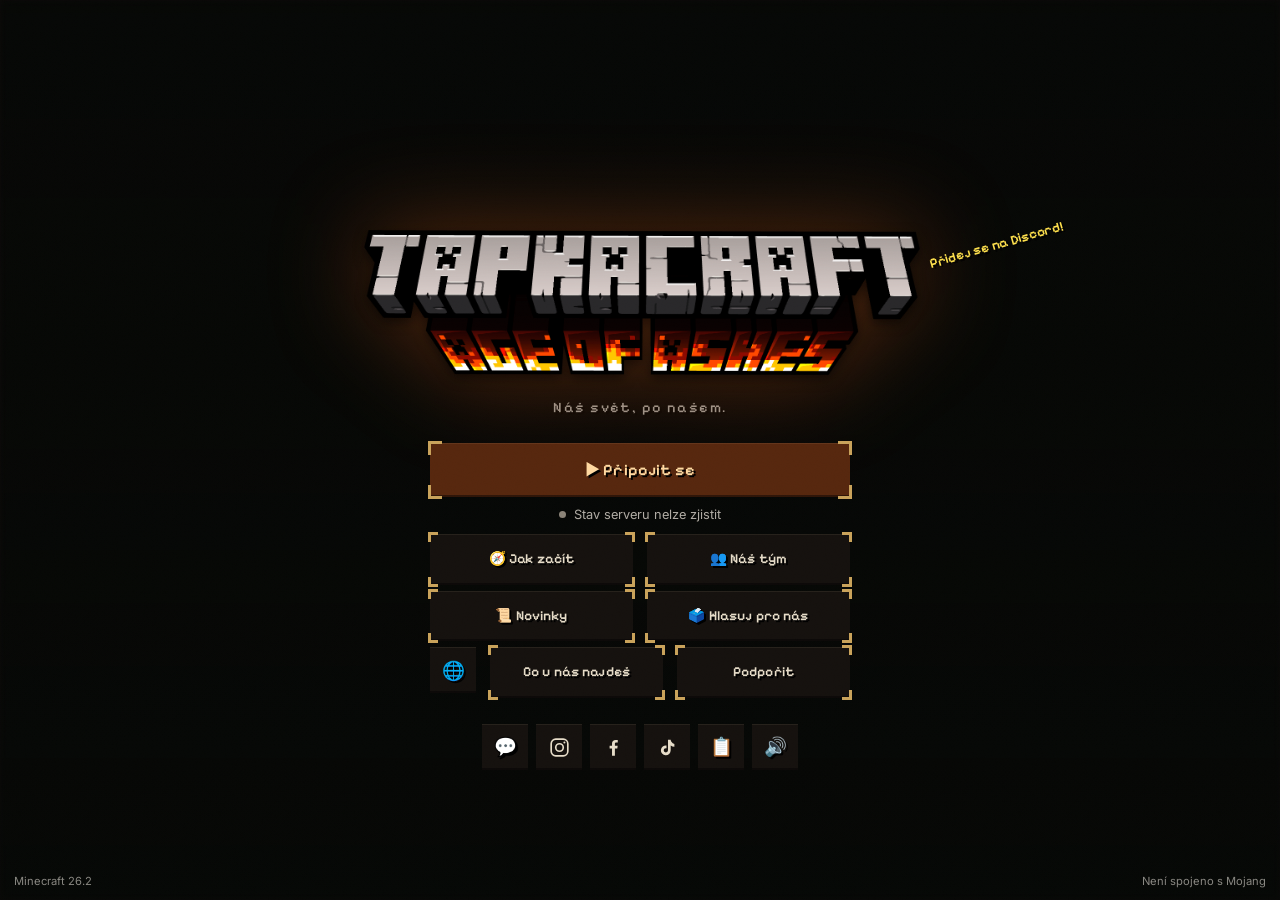
==== index.html @ 5d4409f8 "Buttons: dark panel with brass corner fittings The owner picked this over the vanilla widget and thr" ====
<!DOCTYPE html>
<html lang="cs">
<head>
<meta charset="UTF-8">
<meta name="viewport" content="width=device-width, initial-scale=1.0">
<title>TapkaCraft · Náš svět, po našem.</title>

<link rel="icon" href="favicon.ico" sizes="any">
<link rel="apple-touch-icon" href="assets/img/apple-touch-icon.png">
<meta name="theme-color" content="#0c0e14">

<link rel="preconnect" href="https://fonts.googleapis.com">
<link rel="preconnect" href="https://fonts.gstatic.com" crossorigin>
<link href="https://fonts.googleapis.com/css2?family=Press+Start+2P&family=Pixelify+Sans:wght@600&family=Inter:wght@400;500;600;700;800&display=swap" rel="stylesheet">

<meta name="description" content="TapkaCraft, český Minecraft server s vlastním pluginem. Rarity na vybavení, vlastní pets, joby, aukce i vlastní pozemky. Připoj se na mc.tapkacraft.cz.">
<meta property="og:type" content="website">
<meta property="og:title" content="TapkaCraft · Náš svět, po našem.">
<meta property="og:description" content="Český Minecraft server s vlastním pluginem. Rarity na vybavení, vlastní pets, joby, aukce i vlastní pozemky. Připoj se na mc.tapkacraft.cz.">
<meta property="og:url" content="https://tapkacraft.cz">
<meta property="og:image" content="https://tapkacraft.cz/assets/img/og-image-v2.jpg">
<meta property="og:image:width" content="1200">
<meta property="og:image:height" content="630">
<meta name="twitter:card" content="summary_large_image">
<meta name="twitter:image" content="https://tapkacraft.cz/assets/img/og-image-v2.jpg">

<!-- ?v= is bumped on every deploy so browsers can't serve a stale cached copy -->
<link rel="stylesheet" href="css/style.css?v=20260903e">
</head>
<body data-i18n-title="meta.title.home">

<audio id="bgm" loop preload="none" src="assets/audio/ambient.mp3"></audio>

<div class="grain" aria-hidden="true"></div>

<main class="mc-app" id="mcApp">
  <!-- The game cycles a panorama behind its menu, so these four crossfade and
       drift the same way. Decorative, hence empty elements and aria-hidden. -->
  <div class="mc-bg" id="mcBg" aria-hidden="true"><i></i><i></i><i></i><i></i></div>
  <div class="mc-scrim" aria-hidden="true"></div>

  <!-- ===================== TITLE SCREEN ===================== -->
  <section class="mc-screen is-active" data-screen="title">
    <div class="hero-content">
      <div class="hero-brand">
        <!-- The wordmark is artwork now, so the h1 keeps the name for search
             engines and screen readers while the image carries the look. -->
        <h1 class="hero-title"><img class="hero-logo" src="assets/img/logo-tapkacraft.png" alt="TapkaCraft" width="1340" height="346"></h1>
        <p class="hero-subtitle" data-i18n="hero.subtitle">Náš svět, po našem.</p>
        <!-- text is swapped for a random one by script.js; the inline copy is
             the no-JS fallback. Not a link any more: voting has its own menu
             button, and a random joke line that opened a vote page was a trap. -->
        <span class="hero-splash">Hlasuj pro nás!</span>
      </div>

      <div class="btnstack">
        <button type="button" class="mbtn primary bevel3d" data-goto="multiplayer" data-i18n="menu.connect">▶ Připojit se</button>
        <p class="status-line" id="liveStatus"><span class="dot"></span><span data-i18n="status.loading">Zjišťuji stav serveru…</span></p>
        <!-- Only Pripojit se runs full width, the way the game's own menu keeps
             one primary action and pairs the rest. Five stacked buttons had
             squeezed the wordmark down to a 30px gap. -->
        <div class="btnrow">
          <button type="button" class="mbtn bevel3d" data-goto="start" data-i18n="menu.start">🧭 Jak začít</button>
          <button type="button" class="mbtn bevel3d" data-goto="team" data-i18n="menu.team">👥 Náš tým</button>
        </div>
        <div class="btnrow">
          <button type="button" class="mbtn bevel3d" data-goto="novinky" data-i18n="menu.novinky">📜 Novinky</button>
          <button type="button" class="mbtn bevel3d" data-goto="vote" data-i18n="menu.vote">🗳️ Hlasuj pro nás</button>
        </div>
        <div class="btnrow">
          <button type="button" class="sbtn bevel3d" data-goto="language" aria-label="Jazyk / Language">🌐</button>
          <button type="button" class="mbtn bevel3d" data-goto="features" data-i18n="menu.features">Co u nás najdeš</button>
          <button type="button" class="mbtn bevel3d" data-goto="support" data-i18n="menu.support">Podpořit</button>
        </div>
      </div>
      <!-- Brand marks are inline SVG: there is no emoji for these networks,
           and an image file each would be four more requests for 20px icons.
           Share-tracking parameters are stripped from the URLs, or every
           visitor's click would carry the owner's own share token. -->
      <div class="smallbtns">
        <a class="sbtn bevel3d" href="https://discord.gg/dN3UAeU3GV" target="_blank" rel="noopener" aria-label="Discord">💬</a>
        <a class="sbtn bevel3d" href="https://www.instagram.com/tapkacraft.cz" target="_blank" rel="noopener" aria-label="Instagram">
          <svg viewBox="0 0 24 24" fill="none" stroke="currentColor" stroke-width="1.9" aria-hidden="true">
            <rect x="2.5" y="2.5" width="19" height="19" rx="5.2"/>
            <circle cx="12" cy="12" r="4.3"/>
            <circle cx="17.6" cy="6.4" r="1.15" fill="currentColor" stroke="none"/>
          </svg>
        </a>
        <a class="sbtn bevel3d" href="https://www.facebook.com/share/192UKsewkM/" target="_blank" rel="noopener" aria-label="Facebook">
          <svg viewBox="0 0 24 24" fill="currentColor" aria-hidden="true">
            <path d="M13.6 21.3v-8.2h2.75l.41-3.19H13.6V7.87c0-.92.26-1.55 1.58-1.55h1.69V3.47a22.6 22.6 0 0 0-2.46-.13c-2.43 0-4.1 1.49-4.1 4.22v2.35H7.55v3.19h2.76v8.2h3.29z"/>
          </svg>
        </a>
        <a class="sbtn bevel3d" href="https://www.tiktok.com/@tapkacraft.cz" target="_blank" rel="noopener" aria-label="TikTok">
          <svg viewBox="0 0 24 24" fill="currentColor" aria-hidden="true">
            <path d="M16.7 5.82a4.36 4.36 0 0 1-1.06-2.82h-3.06v12.2a2.47 2.47 0 1 1-2.47-2.47c.26 0 .5.04.74.11V9.72a5.6 5.6 0 1 0 4.79 5.53V9.83a7.32 7.32 0 0 0 4.23 1.35V8.13a4.34 4.34 0 0 1-3.17-2.31z"/>
          </svg>
        </a>
        <button type="button" class="sbtn bevel3d" data-goto="rules" aria-label="Pravidla">📋</button>
        <button type="button" class="sbtn bevel3d" id="muteBtn" aria-label="Ztlumit hudbu" aria-pressed="false">🔊</button>
      </div>
    </div>
    <span class="corner-left">Minecraft 26.2</span>
    <span class="corner-right" data-i18n="footer.note">Není spojeno s Mojang</span>
  </section>

  <!-- ===================== MULTIPLAYER (Připojit se) ===================== -->
  <section class="mc-screen" data-screen="multiplayer">
    <div class="mp-panel">
      <button type="button" class="back" data-back data-i18n="menu.back">← Zpět</button>
      <h2 class="mp-title" data-i18n="mp.title">Vyber si edici</h2>
      <p class="mp-lead" data-i18n="mp.lead">Java i Bedrock hráči se připojí na stejný server.</p>

      <div class="srow is-selected" data-select="mp" data-key="java">
        <div class="icn"><img src="assets/img/apple-touch-icon.png" alt="" width="42" height="42"></div>
        <div><div class="name" data-i18n="mp.java.name">TapkaCraft Java Edition</div><div class="sub" data-i18n="mp.java.sub">mc.tapkacraft.cz</div></div>
        <div class="srow-right">
          <span class="players" data-players>· · ·</span>
          <div class="ping"><i style="height:5px"></i><i style="height:9px"></i><i style="height:13px"></i><i style="height:16px"></i></div>
        </div>
      </div>
      <div class="detail is-open" data-detail="mp" data-key="java">
        <span class="kicker" data-i18n="mp.java.kicker">JAVA EDITION</span>
        <button type="button" class="addr" data-ip="mc.tapkacraft.cz">mc.tapkacraft.cz</button>
        <ol>
          <li data-i18n="mp.java.li1">Otevři Minecraft a klikni na Multiplayer</li>
          <li data-i18n="mp.java.li2">Add Server → zadej libovolný název</li>
          <li data-i18n="mp.java.li3">Jako adresu napiš mc.tapkacraft.cz</li>
        </ol>
      </div>

      <div class="srow" data-select="mp" data-key="bedrock">
        <div class="icn"><img src="assets/img/apple-touch-icon.png" alt="" width="42" height="42"></div>
        <div><div class="name" data-i18n="mp.bedrock.name">TapkaCraft Bedrock Edition</div><div class="sub" data-i18n="mp.bedrock.sub">mobil · konzole · Windows</div></div>
        <div class="srow-right">
          <span class="players" data-players>· · ·</span>
          <div class="ping"><i style="height:5px"></i><i style="height:9px"></i><i style="height:13px"></i><i style="height:16px"></i></div>
        </div>
      </div>
      <div class="detail" data-detail="mp" data-key="bedrock">
        <span class="kicker" data-i18n="mp.bedrock.kicker">BEDROCK EDITION</span>
        <button type="button" class="addr" data-ip="mc.tapkacraft.cz:56642">mc.tapkacraft.cz : 56642</button>
        <ol>
          <li data-i18n="mp.bedrock.li1">Záložka Servery → Přidat server</li>
          <li data-i18n="mp.bedrock.li2">Adresa: mc.tapkacraft.cz</li>
          <li data-i18n="mp.bedrock.li3">Port: 56642</li>
        </ol>
      </div>
    </div>
  </section>

  <!-- ===================== SINGLEPLAYER (Náš tým) ===================== -->
  <section class="mc-screen" data-screen="team">
    <div class="mp-panel">
      <button type="button" class="back" data-back data-i18n="menu.back">← Zpět</button>
      <h2 class="mp-title" data-i18n="team.title">Admin tým</h2>
      <p class="mp-lead" data-i18n="team.lead">Lidé, kteří drží TapkaCraft nad vodou.</p>

      <div class="wrow is-selected" data-select="team" data-key="owner">
        <img src="assets/img/avatar-tapkacs.png" alt="">
        <div><div class="name">TapkaCS</div><div class="sub" data-i18n="team.owner.role">Majitel</div></div>
      </div>
      <div class="detail is-open" data-detail="team" data-key="owner">
        <p data-i18n="team.owner.desc">Zakladatel a hlavní správce serveru.</p>
      </div>

      <div class="wrow" data-select="team" data-key="headadmin">
        <img src="assets/img/avatar-kajka000.png" alt="">
        <div><div class="name">kajka000</div><div class="sub" data-i18n="team.headadmin.role">Hlavní admin</div></div>
      </div>
      <div class="detail" data-detail="team" data-key="headadmin">
        <p data-i18n="team.headadmin.desc">Stará se o chod a pořádek na serveru.</p>
      </div>

      <div class="wrow" data-select="team" data-key="admin">
        <img src="assets/img/avatar-tom_in_prime.png" alt="">
        <div><div class="name">Tom_in_prime__</div><div class="sub"><span data-i18n="team.admin.role">Admin</span> <span class="trial" data-i18n="team.trial">na zkoušku</span></div></div>
      </div>
      <div class="detail" data-detail="team" data-key="admin">
        <p data-i18n="team.admin.desc">Pomáhá s chodem serveru, řeší hlášení a dohlíží na moderátory.</p>
      </div>

      <div class="wrow" data-select="team" data-key="designer">
        <img src="assets/img/avatar-empty.png" alt="">
        <div><div class="name">AchiCZ</div><div class="sub" data-i18n="team.designer.role">RPG &amp; Game Designer</div></div>
      </div>
      <div class="detail" data-detail="team" data-key="designer">
        <p data-i18n="team.designer.desc">Dává TapkaCraftu jeho RPG duši. Vytváří itemy, Relic, sety, runy, moby, bossy a jejich schopnosti. Z obyčejného survivalu staví svět plný tajemství a unikátního lootu.</p>
        <p class="aside" data-i18n="team.designer.aside">(Bugy hledat nemusí. Bug si najde jeho.)</p>
      </div>

      <div class="wrow is-empty" data-select="team" data-key="dev">
        <img src="assets/img/avatar-empty.png" alt="">
        <div><div class="name" data-i18n="team.empty.name">Volná pozice</div><div class="sub" data-i18n="team.dev.role">Developer</div></div>
      </div>
      <div class="detail" data-detail="team" data-key="dev">
        <p data-i18n="team.dev.desc">Programuje a ladí náš vlastní plugin. Hodí se ti Java a chuť se učit.</p>
      </div>

      <div class="wrow is-empty" data-select="team" data-key="helper">
        <img src="assets/img/avatar-empty.png" alt="">
        <div><div class="name" data-i18n="team.empty.name">Volná pozice</div><div class="sub" data-i18n="team.helper.role">Helper</div></div>
      </div>
      <div class="detail" data-detail="team" data-key="helper">
        <p data-i18n="team.helper.desc">Vítá nové hráče a odpovídá na dotazy ve hře i na Discordu.</p>
      </div>

      <div class="wrow is-empty" data-select="team" data-key="mod1">
        <img src="assets/img/avatar-empty.png" alt="">
        <div><div class="name" data-i18n="team.empty.name">Volná pozice</div><div class="sub" data-i18n="team.mod.role">Moderátor</div></div>
      </div>
      <div class="detail" data-detail="team" data-key="mod1">
        <p data-i18n="team.mod.desc">Hlídá chat, řeší hlášení a spory mezi hráči.</p>
      </div>

      <div class="wrow is-empty" data-select="team" data-key="mod2">
        <img src="assets/img/avatar-empty.png" alt="">
        <div><div class="name" data-i18n="team.empty.name">Volná pozice</div><div class="sub" data-i18n="team.mod.role">Moderátor</div></div>
      </div>
      <div class="detail" data-detail="team" data-key="mod2">
        <p data-i18n="team.mod.desc">Hlídá chat, řeší hlášení a spory mezi hráči.</p>
      </div>

      <div class="panel-cta">
        <a href="https://forms.gle/BXt4UdtvaejTZ94a6" target="_blank" rel="noopener" class="mbtn bevel3d">📝 <span data-i18n="team.join.cta">Přihlásit se do týmu</span></a>
      </div>
      <p class="panel-note" data-i18n="team.join.note">Máš zájem o některou z volných pozic? Vyplň formulář výš a napiš nám, o kterou stojíš a proč zrovna ty. <b>Podmínkou je minimální věk 16 let.</b></p>
    </div>
  </section>

  <!-- ===================== OPTIONS (Podpořit) ===================== -->
  <section class="mc-screen" data-screen="support">
    <div class="mp-panel">
      <button type="button" class="back" data-back data-i18n="menu.back">← Zpět</button>
      <h2 class="mp-title" data-i18n="support.title">Možnosti podpory</h2>
      <p class="mp-lead" data-i18n="support.lead">Dobrovolné, hraní zůstává zdarma pro všechny.</p>

      <div class="optgrid">
        <div class="opt is-selected" data-select="tier" data-key="1"><span class="opt-name" data-i18n="tier.1.name">Podporovatel</span><span class="opt-val">99 Kč</span></div>
        <div class="opt" data-select="tier" data-key="2"><span class="opt-name" data-i18n="tier.2.name">Donátor</span><span class="opt-val">249 Kč</span></div>
        <div class="opt" data-select="tier" data-key="3"><span class="opt-name" data-i18n="tier.3.name">Legenda</span><span class="opt-val">499 Kč</span></div>
      </div>

      <div class="detail is-open" data-detail="tier" data-key="1">
        <span class="kicker" data-i18n="tier.1.kicker">PODPOROVATEL · 99 KČ</span>
        <ul>
          <li data-i18n="tier.1.li1">Speciální role na Discordu</li>
          <li data-i18n="tier.1.li2">Jméno v seznamu podporovatelů</li>
        </ul>
      </div>
      <div class="detail" data-detail="tier" data-key="2">
        <span class="kicker" data-i18n="tier.2.kicker">DONÁTOR · 249 KČ</span>
        <ul>
          <li data-i18n="tier.2.li1">Vše z Podporovatele</li>
          <li data-i18n="tier.2.li2">Prefix a barevné jméno v chatu</li>
          <li data-i18n="tier.2.li3">1000 herní měny + 1 home slot navíc</li>
        </ul>
      </div>
      <div class="detail" data-detail="tier" data-key="3">
        <span class="kicker" data-i18n="tier.3.kicker">LEGENDA · 499 KČ</span>
        <ul>
          <li data-i18n="tier.3.li1">Vše z Donátora</li>
          <li data-i18n="tier.3.li2">3000 herní měny + 3 home sloty navíc</li>
          <li data-i18n="tier.3.li3">Přednostní podpora od A-teamu</li>
        </ul>
      </div>

      <div class="panel-cta">
        <a href="https://platby.hostify.cz/38701" target="_blank" rel="noopener" class="mbtn bevel3d">❤️ <span data-i18n="support.cta">Podpořit server</span></a>
      </div>
      <p class="panel-note" data-i18n="donate.note">Platba kartou nebo bankovním převodem. Vyber si částku podle úrovně, která tě zaujala. Odměny se ti do hry přidají automaticky po přijetí platby. O speciální roli na Discordu napiš někomu z A-teamu.</p>

      <div class="supporters">
        <h3 data-i18n="supporters.title">Podporovatelé</h3>
        <p class="supporters-empty" data-i18n="supporters.empty">Zatím tu nikdo není, buď první, kdo server podpoří!</p>
      </div>
    </div>
  </section>

  <!-- ===================== LANGUAGE ===================== -->
  <section class="mc-screen" data-screen="language">
    <div class="mp-panel">
      <button type="button" class="back" data-back data-i18n="menu.back">← Zpět</button>
      <h2 class="mp-title">Jazyk / Language</h2>
      <p class="mp-lead" data-i18n="lang.lead">Vyber si jazyk stránky.</p>

      <div class="srow" data-lang-row="cs">
        <div class="icn flag">🇨🇿</div>
        <div><div class="name">Čeština</div><div class="sub">Czech</div></div>
      </div>
      <div class="srow" data-lang-row="sk">
        <div class="icn flag">🇸🇰</div>
        <div><div class="name">Slovenčina</div><div class="sub">Slovak</div></div>
      </div>
      <div class="srow" data-lang-row="en">
        <div class="icn flag">🇬🇧</div>
        <div><div class="name">English</div><div class="sub">Angličtina</div></div>
      </div>
      <div class="srow" data-lang-row="cs-x-pirate">
        <div class="icn flag">🏴‍☠️</div>
        <div><div class="name">Pirátština</div><div class="sub">Pirate Speak</div></div>
      </div>
    </div>
  </section>

  <!-- ===================== PRAVIDLA ===================== -->
  <section class="mc-screen" data-screen="start">
    <div class="mp-panel">
      <button type="button" class="back" data-back data-i18n="menu.back">← Zpět</button>
      <h2 class="mp-title" data-i18n="start.title">Jak začít</h2>
      <p class="mp-lead" data-i18n="start.lead">Prvních pár minut na serveru.</p>

      <div class="srow is-selected" data-select="start" data-key="first">
        <div class="icn">🚀</div>
        <div><div class="name" data-i18n="start.first.name">První kroky</div><div class="sub" data-i18n="start.first.sub">Co dělat hned po připojení</div></div>
      </div>
      <div class="detail is-open" data-detail="start" data-key="first">
        <span class="kicker" data-i18n="start.first.kicker">PRVNÍ KROKY</span>
        <ol>
          <li data-i18n="start.first.li1">Připoj se a rozhlédni se po spawnu.</li>
          <li data-i18n="start.first.li2">Jdi kopat, kácet nebo rybařit. Joby máš zapnuté od začátku a platí se ti hned.</li>
          <li data-i18n="start.first.li3">Nastav si domov přes /sethome, ať se máš kam vracet.</li>
          <li data-i18n="start.first.li4">V /shop nakoupíš základ, přes /sell a /sellhand prodáš, co nasbíráš.</li>
          <li data-i18n="start.first.li5">Zaskoč na /city za hráčskými obchody.</li>
        </ol>
      </div>

      <div class="srow" data-select="start" data-key="jobs">
        <div class="icn">💼</div>
        <div><div class="name" data-i18n="start.jobs.name">Joby</div><div class="sub" data-i18n="start.jobs.sub">Vydělávej tím, co stejně děláš</div></div>
      </div>
      <div class="detail" data-detail="start" data-key="jobs">
        <span class="kicker" data-i18n="start.jobs.kicker">JOBY</span>
        <ul>
          <li data-i18n="start.jobs.li1">Nikam se nehlásíš, všechny joby máš od začátku.</li>
          <li data-i18n="start.jobs.li2">Platí se ti za práci: těžení, kácení, zabíjení mobů, rybaření a další.</li>
          <li data-i18n="start.jobs.li3">Každá kategorie má vlastní level a každý blok svou cenu.</li>
          <li data-i18n="start.jobs.li4">Čím víc kategorii děláš, tím vyšší level, a tím víc peněz za stejnou práci.</li>
          <li data-i18n="start.jobs.li5">/jobs ukáže tvoje levely i žebříček nejlepších hráčů.</li>
        </ul>
      </div>

      <div class="srow" data-select="start" data-key="shop">
        <div class="icn">🏪</div>
        <div><div class="name" data-i18n="start.shop.name">Shop a prodej</div><div class="sub" data-i18n="start.shop.sub">Nákup od serveru za pevnou cenu</div></div>
      </div>
      <div class="detail" data-detail="start" data-key="shop">
        <span class="kicker" data-i18n="start.shop.kicker">SHOP A PRODEJ</span>
        <ul>
          <li data-i18n="start.shop.li1">/shop otevře serverový obchod: bloky, jídlo, nářadí, enchant knížky a další.</li>
          <li data-i18n="start.shop.li2">Nářadí a zbroj ze shopu má vždycky raritu Common.</li>
          <li data-i18n="start.shop.li3">Prodávat jde přes /sell a /sellhand, kterým prodáš to, co zrovna držíš.</li>
        </ul>
      </div>

      <div class="srow" data-select="start" data-key="auction">
        <div class="icn">💰</div>
        <div><div class="name" data-i18n="start.auction.name">Aukce</div><div class="sub" data-i18n="start.auction.sub">Prodej ostatním hráčům, ne serveru</div></div>
      </div>
      <div class="detail" data-detail="start" data-key="auction">
        <span class="kicker" data-i18n="start.auction.kicker">AUKCE</span>
        <ul>
          <li data-i18n="start.auction.li1">Hráčský systém: kupuješ a prodáváš mezi hráči.</li>
          <li data-i18n="start.auction.li2">Hodí se na věci, které shop nevykoupí, třeba legendary netherite krumpáč.</li>
          <li data-i18n="start.auction.li3">Cenu si určuješ sám.</li>
        </ul>
      </div>

      <div class="srow" data-select="start" data-key="pets">
        <div class="icn">🐺</div>
        <div><div class="name" data-i18n="start.pets.name">Pets</div><div class="sub" data-i18n="start.pets.sub">Vlastní zvíře se jménem i efekty</div></div>
      </div>
      <div class="detail" data-detail="start" data-key="pets">
        <span class="kicker" data-i18n="start.pets.kicker">PETS</span>
        <ul>
          <li data-i18n="start.pets.li1">Rozmnož zvíře a na mládě klikni se shiftem a pravým tlačítkem. Dostaneš jeho vajíčko.</li>
          <li data-i18n="start.pets.li2">Vajíčko použij a zvíře se ti objeví v /pets.</li>
          <li data-i18n="start.pets.li3">Venku můžeš mít jedno zvíře. V /pets mu nastavíš jméno, barvu, dospělou nebo mladou verzi i efekty.</li>
          <li data-i18n="start.pets.li4">Vajíčka, která nepoužiješ, prodáš v aukci nebo přes villager shop.</li>
        </ul>
      </div>

      <div class="srow" data-select="start" data-key="home">
        <div class="icn">🏠</div>
        <div><div class="name" data-i18n="start.home.name">Domov a teleporty</div><div class="sub" data-i18n="start.home.sub">Ať se máš kam vracet</div></div>
      </div>
      <div class="detail" data-detail="start" data-key="home">
        <span class="kicker" data-i18n="start.home.kicker">DOMOV A TELEPORTY</span>
        <ul>
          <li data-i18n="start.home.li1">/sethome nastaví domov, mít jich můžeš dva.</li>
          <li data-i18n="start.home.li2">/home tě k němu teleportuje.</li>
          <li data-i18n="start.home.li3">/spawn tě vrátí na spawn.</li>
          <li data-i18n="start.home.li4">/city tě hodí do bezpečného města s hráčskými obchody.</li>
          <li data-i18n="start.home.li5">/tpa nick pošle žádost o teleport k jinému hráči.</li>
        </ul>
      </div>

      <div class="srow" data-select="start" data-key="money">
        <div class="icn">🪙</div>
        <div><div class="name" data-i18n="start.money.name">Peníze</div><div class="sub" data-i18n="start.money.sub">Zůstatek, placení, žebříček</div></div>
      </div>
      <div class="detail" data-detail="start" data-key="money">
        <span class="kicker" data-i18n="start.money.kicker">PENÍZE</span>
        <ul>
          <li data-i18n="start.money.li1">/balance ukáže tvůj zůstatek.</li>
          <li data-i18n="start.money.li2">/pay pošle peníze přímo jinému hráči.</li>
          <li data-i18n="start.money.li3">/balancetop je žebříček nejbohatších.</li>
        </ul>
      </div>

      <div class="srow" data-select="start" data-key="help">
        <div class="icn">🆘</div>
        <div><div class="name" data-i18n="start.help.name">Něco se stalo</div><div class="sub" data-i18n="start.help.sub">Griefing, podvádění, rozbitá věc</div></div>
      </div>
      <div class="detail" data-detail="start" data-key="help">
        <span class="kicker" data-i18n="start.help.kicker">NĚCO SE STALO</span>
        <ul>
          <li data-i18n="start.help.li1">Napiš /helpop a ozve se ti někdo z týmu.</li>
          <li data-i18n="start.help.li2">Stejně dobře to funguje přes Discord.</li>
        </ul>
      </div>
    </div>
  </section>

  <section class="mc-screen" data-screen="rules">
    <div class="mp-panel">
      <button type="button" class="back" data-back data-i18n="menu.back">← Zpět</button>
      <h2 class="mp-title" data-i18n="rules.title">Pravidla</h2>
      <p class="mp-lead" data-i18n="rules.lead">Ať je hra fér pro všechny.</p>

      <div class="rulerow"><span class="rulenum">1</span><p data-i18n="rules.1"><b>0 srdcí = konec.</b> Když ztratíš poslední srdce, jsi ze serveru permanentně vyřazen.</p></div>
      <div class="rulerow"><span class="rulenum">2</span><p data-i18n="rules.2"><b>Cheatování se nevyplácí.</b> Server automaticky detekuje cheat klienty a hackování je důvod k banu.</p></div>
      <div class="rulerow"><span class="rulenum">3</span><p data-i18n="rules.3"><b>Ban se neobchází.</b> Vracet se na druhý účet nebo si tak přihrávat srdce znamená ban i pro ten nový účet.</p></div>
      <div class="rulerow"><span class="rulenum">4</span><p data-i18n="rules.4"><b>Bugy se hlásí, ne zneužívají.</b> Když najdeš chybu v pluginu, napiš ji adminům. Kdo ji místo toho ždímá, přijde o to, co si tím nahrál.</p></div>
      <div class="rulerow"><span class="rulenum">5</span><p data-i18n="rules.5"><b>Griefing a kradení se neodpouští.</b> Bourat cizí stavby nebo vybírat cizí truhly mimo férové PvP je důvod k banu.</p></div>
      <div class="rulerow"><span class="rulenum">6</span><p data-i18n="rules.6"><b>Spawn a bezpečná zóna jsou chráněné.</b> V okolí spawnu neplatí PvP a nejde tam stavět ani bourat.</p></div>
      <div class="rulerow"><span class="rulenum">7</span><p data-i18n="rules.7"><b>Chat je hlídaný automaticky.</b> Spam a vulgarismy jsou filtrované systémem.</p></div>
      <div class="rulerow"><span class="rulenum">8</span><p data-i18n="rules.8"><b>Chovej se slušně.</b> Urážky, vyhrožování a shazování ostatních hráčů tu nemají místo.</p></div>
      <div class="rulerow"><span class="rulenum">9</span><p data-i18n="rules.9"><b>Reklama na jiné servery je zakázaná.</b> Zvaní hráčů jinam v chatu i v soukromých zprávách znamená ban.</p></div>
    </div>
  </section>

  <!-- ===================== NOVINKY (Pokroky) ===================== -->
  <!-- Outbound rows, not the click-to-select kind used elsewhere: these
       leave the site, so they carry an arrow instead of a selected state. -->
  <section class="mc-screen" data-screen="vote">
    <div class="mp-panel">
      <button type="button" class="back" data-back data-i18n="menu.back">← Zpět</button>
      <h2 class="mp-title" data-i18n="vote.title">Hlasuj pro server</h2>
      <p class="mp-lead" data-i18n="vote.lead">Každý hlas nás posune výš v žebříčku.</p>

      <a class="srow linkrow" href="https://czech-craft.eu/server/tapkacraft/" target="_blank" rel="noopener">
        <div class="icn">🏆</div>
        <div><div class="name">Czech-Craft</div><div class="sub">czech-craft.eu</div></div>
        <span class="go" aria-hidden="true">↗</span>
      </a>
      <a class="srow linkrow" href="https://craftlist.cz/tapkacraft" target="_blank" rel="noopener">
        <div class="icn">📋</div>
        <div><div class="name">CraftList</div><div class="sub">craftlist.cz</div></div>
        <span class="go" aria-hidden="true">↗</span>
      </a>
      <a class="srow linkrow" href="https://www.minecraft-list.cz/server/tapkacraft" target="_blank" rel="noopener">
        <div class="icn">⭐</div>
        <div><div class="name">Minecraft-List</div><div class="sub">minecraft-list.cz</div></div>
        <span class="go" aria-hidden="true">↗</span>
      </a>

      <p class="panel-note" data-i18n="vote.note">Hlasování zabere pár vteřin a za každý hlas dostaneš odměnu přímo do hry (peníze, itemy). Díky, že podporuješ server! ❤️</p>
    </div>
  </section>

  <section class="mc-screen" data-screen="novinky">
    <div class="mp-panel">
      <button type="button" class="back" data-back data-i18n="menu.back">← Zpět</button>
      <h2 class="mp-title" data-i18n="novinky.title">Pokroky</h2>
      <p class="mp-lead" data-i18n="novinky.lead">Co se v poslední době na serveru změnilo.</p>

      <!-- Tiles and panels are built by script.js from data/novinky.json, so
           adding a news item means editing that file on github.com, with no
           HTML or dictionary to touch. -->
      <div class="tilegrid" id="novTiles"></div>
      <div id="novDetails"></div>
      <p class="panel-note" id="novError" hidden>Novinky se teď nepodařilo načíst. Zkus to prosím za chvíli.</p>

    </div>
  </section>

  <!-- ===================== CO NABÍZÍME ===================== -->
  <section class="mc-screen" data-screen="features">
    <div class="mp-panel">
      <button type="button" class="back" data-back data-i18n="menu.back">← Zpět</button>
      <h2 class="mp-title" data-i18n="features.title">Co u nás najdeš</h2>
      <p class="mp-lead" data-i18n="features.lead">Vlastní systémy, jeden server.</p>

      <div class="plainlist">
        <div class="srow"><div class="icn">🏠</div><div><div class="name" data-i18n="feat.1.name">Pozemky</div><div class="sub" data-i18n="feat.1.desc">Chráněná parcela u spawnu, stavět v ní může jen ten, kdo ji koupil.</div></div></div>
        <div class="srow"><div class="icn">🛠️</div><div><div class="name" data-i18n="feat.2.name">Joby</div><div class="sub" data-i18n="feat.2.desc">5 povolání najednou, bez přihlašování a cooldownů.</div></div></div>
        <div class="srow"><div class="icn">🏪</div><div><div class="name" data-i18n="feat.3.name">Shop</div><div class="sub" data-i18n="feat.3.desc">Nakupuj v přehledném server shopu.</div></div></div>
        <div class="srow"><div class="icn">💰</div><div><div class="name" data-i18n="feat.4.name">Aukce</div><div class="sub" data-i18n="feat.4.desc">Vystav item a nastav si vlastní cenu.</div></div></div>
        <div class="srow"><div class="icn">🐺</div><div><div class="name" data-i18n="feat.5.name">Pets</div><div class="sub" data-i18n="feat.5.desc">Vlastní zvíře se jménem, barvou i efekty.</div></div></div>
        <div class="srow"><div class="icn">💠</div><div><div class="name" data-i18n="feat.6.name">Rarity</div><div class="sub" data-i18n="feat.6.desc">Common až Legendary vybavení i mobové.</div></div></div>
        <div class="srow"><div class="icn">👥</div><div><div class="name" data-i18n="feat.7.name">Teamy</div><div class="sub" data-i18n="feat.7.desc">Sdílený home i chat s partou, ochrana v PvP.</div></div></div>
        <div class="srow"><div class="icn">🎙️</div><div><div class="name" data-i18n="feat.8.name">Hlasový chat</div><div class="sub" data-i18n="feat.8.desc">Mluv s hráči v okolí přímo ve hře. Potřebuješ k tomu mod Simple Voice Chat.</div></div></div>
      </div>

      <h3 class="grouphead" data-i18n="events.title">Události</h3>
      <p class="groupnote" data-i18n="events.lead">Spouští se samy a bez varování. Sleduj chat, ať ti neutečou.</p>

      <div class="eventlist">
        <div class="srow is-selected" data-select="event" data-key="doubledrop"><div class="icn">⏳</div><div><div class="name" data-i18n="ev.1.name">Double drop hour</div><div class="sub" data-i18n="ev.1.sub">Hodina, kdy z mobů padá dvakrát víc věcí.</div></div></div>
        <div class="detail is-open" data-detail="event" data-key="doubledrop"><p data-i18n="ev.1.desc">V náhodný čas se na hodinu zapne double drop. Po celou tu dobu z mobů padá dvakrát víc věcí, takže se vyplatí být zrovna venku a mlátit do všeho, co se hýbe.</p></div>
        <div class="srow" data-select="event" data-key="bloodmoon"><div class="icn">🌕</div><div><div class="name" data-i18n="ev.2.name">Bloodmoon</div><div class="sub" data-i18n="ev.2.sub">Deset procent šance, že se z noci stane peklo.</div></div></div>
        <div class="detail" data-detail="event" data-key="bloodmoon"><p data-i18n="ev.2.desc">V náhodných intervalech je 10% šance, že se spustí bloodmoon. Mobové pak dávají 1,5× víc damage a spawnují se jenom high tier, od rare po mythic. Během bloodmoonu se navíc nedá spát, takže ho musíš přečkat.</p></div>
        <div class="srow" data-select="event" data-key="blackmarket"><div class="icn">💼</div><div><div class="name" data-i18n="ev.3.name">Víkendový blackmarket</div><div class="sub" data-i18n="ev.3.sub">Dostavník s pašeráckým villagerem, jen na víkend.</div></div></div>
        <div class="detail" data-detail="event" data-key="blackmarket"><p data-i18n="ev.3.desc">Každý pátek se někde ve světě spawne dostavník s blackmarket villagerem. Prodává a vykupuje high tier věci, netherite a podobně. Souřadnice vždycky najdeš v chatu. V pondělí o půlnoci dostavník i s villagerem mizí.</p></div>
        <div class="srow" data-select="event" data-key="treasure"><div class="icn">🗺️</div><div><div class="name" data-i18n="ev.4.name">Treasure</div><div class="sub" data-i18n="ev.4.sub">Poklad na souřadnicích, kdo dřív přijde, ten bere.</div></div></div>
        <div class="detail" data-detail="event" data-key="treasure"><p data-i18n="ev.4.desc">Náhodně se ve světě objeví poklad s itemy a penězi. Souřadnice se jednou ukážou v chatu a pak už jde jen o rychlost, protože poklad patří tomu, kdo dorazí první. Na místě vydrží maximálně 15 minut.</p></div>
      </div>
    </div>
  </section>

</main>

<script src="js/i18n.js?v=20260903e"></script>
<script src="js/script.js?v=20260903e"></script>
</body>
</html>
---- css/style.css ----
/* =========================================================
   TapkaCraft: Minecraft-client style site
   ========================================================= */

:root{
  --bg:#100c0a;
  /* Minecraftia, which the reference pen embeds, has no Czech hacek glyphs:
     6 of the 10 menu labels would render broken. Pixelify Sans is the pixel
     face that does carry them, so it takes every piece of UI text. */
  --font-brand:'Pixelify Sans','Press Start 2P','Inter',monospace;
  --font-ui:'Pixelify Sans','Inter',monospace;
  --font-body:'Inter',-apple-system,BlinkMacSystemFont,'Segoe UI',sans-serif;
  --panel-btn:rgba(15,15,10,.55);
  --line:rgba(255,255,255,.22);
  --ink:#f2ece2;
  --muted:rgba(242,236,226,.72);
  --muted-2:rgba(242,236,226,.42);
  --gold:#e8a53d;
  --ember:#ff7a24;
  --ember-dim:#a83c10;
  --stone:#6d665e;
  --green:#7fd88f;
  --red:#ff2d4d;
}

/* ===== reset ===== */
*{box-sizing:border-box;margin:0;padding:0;}
html{scroll-behavior:smooth;}
body{
  background:var(--bg);
  color:var(--ink);
  font-family:var(--font-body);
  line-height:1.5;
  overflow-x:hidden;
}
a{color:inherit;text-decoration:none;}
img{max-width:100%;display:block;}
button{font:inherit;background:none;border:none;color:inherit;}
ul{list-style:none;}

::selection{background:var(--red);color:#fff;}
::-webkit-scrollbar{width:11px;}
::-webkit-scrollbar-track{background:var(--bg);}
::-webkit-scrollbar-thumb{background:#1a1b22;border:2px solid var(--bg);border-radius:7px;}
::-webkit-scrollbar-thumb:hover{background:var(--red);}
html{scrollbar-color:#1a1b22 var(--bg);}

/* iOS reads a quick second tap on a small element as "zoom to fit this", so
   double-tapping a 110px news tile blew the page up 3.5x into clipped text.
   Turn the gesture off on things meant to be tapped. Pinch zoom is untouched,
   so anyone who needs to magnify the page still can. */
button, a, .srow, .wrow, .tile, .opt, .addr{touch-action:manipulation;}

a:focus-visible, button:focus-visible,
.srow:focus-visible, .wrow:focus-visible, .opt:focus-visible, .tile:focus-visible{
  outline:2px solid var(--gold); outline-offset:3px; border-radius:4px;
}

/* ===== grain overlay (sits above the whole UI) ===== */
.grain{
  position:fixed;inset:0;z-index:5;pointer-events:none;opacity:.035;mix-blend-mode:overlay;
  background-image:url("data:image/svg+xml,%3Csvg xmlns='http://www.w3.org/2000/svg' width='200' height='200'%3E%3Cfilter id='n'%3E%3CfeTurbulence type='fractalNoise' baseFrequency='0.9' numOctaves='2' stitchTiles='stitch'/%3E%3C/filter%3E%3Crect width='100%25' height='100%25' filter='url(%23n)'/%3E%3C/svg%3E");
}

/* =========================================================
   STAGE: single Minecraft-client shell. Every "screen" is a
   full-viewport panel toggled by JS; the panorama + vignette
   stay mounted behind all of them, like a real game client.
   ========================================================= */
.mc-app{position:relative;min-height:100vh;min-height:100svh;}
/* Minecraft keeps its panorama in full colour and then blurs and darkens it
   so the menu reads on top. Same treatment here, applied once on the parent
   rather than per layer, which is also four times less blurring to do. */
.mc-bg{
  position:fixed; inset:0; z-index:0; overflow:hidden; background:#0b0d0a;
  filter:blur(3px) brightness(.6) saturate(.95);
  transition:filter .25s ease;
}
.mc-bg.dim{filter:blur(5px) brightness(.34) saturate(.7);}
.mc-bg i{
  position:absolute; inset:-3%;
  background-size:cover; background-position:center;
  opacity:0; will-change:opacity,transform;
  animation:panoCycle 56s linear infinite;
}
.mc-bg i:nth-child(1){background-image:url('../assets/img/pano-1.jpg');animation-delay:0s;}
.mc-bg i:nth-child(2){background-image:url('../assets/img/pano-2.jpg');animation-delay:14s;}
.mc-bg i:nth-child(3){background-image:url('../assets/img/pano-3.jpg');animation-delay:28s;}
.mc-bg i:nth-child(4){background-image:url('../assets/img/pano-4.jpg');animation-delay:42s;}
@keyframes panoCycle{
  0%{opacity:0;transform:scale(1.03);}
  3%{opacity:1;}
  22%{opacity:1;}
  25%{opacity:0;transform:scale(1.10);}
  100%{opacity:0;transform:scale(1.03);}
}
/* A panorama that never stops moving is a nuisance to anyone who asked the
   system to stop animations, so it holds on the first frame instead. */
@media (prefers-reduced-motion: reduce){
  .mc-bg i{animation:none;}
  .mc-bg i:nth-child(1){opacity:1;}
}
/* Light hand now: the panorama is already blurred and dimmed, so this only
   has to seat the corner text and stop the menu floating on bright sky. */
.mc-scrim{
  position:fixed; inset:0; z-index:1; pointer-events:none;
  background:linear-gradient(180deg, rgba(6,8,6,.34) 0%, rgba(6,8,6,.18) 40%, rgba(6,8,6,.62) 100%);
}

.mc-screen{
  position:fixed; inset:0; z-index:2;
  display:none; flex-direction:column; align-items:center;
  text-align:center;
}
.mc-screen.is-active{display:flex;}

/* ===== title screen ===== */
/* The menu is one compact block like Minecraft's, centred in the window.
   Without the cap the buttons are pinned to the bottom edge, so on a tall
   monitor they drift far away from the wordmark. */
.mc-screen[data-screen="title"]{justify-content:center;}
.hero-content{
  position:relative; display:flex; flex-direction:column; align-items:center;
  padding-top:100px; width:100%; height:100%; max-height:640px;
}
.hero-brand{position:relative;display:inline-block;text-align:center;}
.hero-title{margin:0;line-height:0;}
.hero-logo{
  width:min(560px,78vw); height:auto; display:block;
  /* No pixelated here, unlike the buttons. Their texture is 200px wide and
     gets blown up, where nearest neighbour is what keeps it crisp. The logo
     goes the other way, 1340px down to 560, and nearest neighbour drops pixel
     columns unevenly and chews the letterforms. The artwork already carries
     its own hard edges, so smooth downscaling is what preserves them. */
  filter:drop-shadow(0 4px 6px rgba(0,0,0,.55)) drop-shadow(0 0 48px rgba(255,110,30,.32));
}
.hero-subtitle{
  font-family:var(--font-ui); font-weight:500;
  font-size:.9rem; letter-spacing:.1em;
  color:rgba(242,236,226,.62); margin-top:22px; text-shadow:2px 2px rgba(0,0,0,.6);
}
/* Anchored just past the wordmark's right edge rather than a fixed negative
   offset, so it can never land on the letters when the pixel font loads. */
.hero-splash{
  position:absolute; top:24px; left:calc(100% + 10px); right:auto;
  transform-origin:left center; transform:rotate(-16deg);
  font-family:'Pixelify Sans','Inter',monospace; font-weight:600; font-size:.85rem;
  color:#ffe14d; text-shadow:2px 2px 0 rgba(0,0,0,.7); white-space:nowrap;
  animation:splashBounce 1.3s ease-in-out infinite;
}
@keyframes splashBounce{0%,100%{transform:rotate(-16deg) translateY(0);}50%{transform:rotate(-16deg) translateY(-6px);}}
@keyframes splashBounceMobile{0%,100%{transform:translateX(-50%) rotate(-16deg) translateY(0);}50%{transform:translateX(-50%) rotate(-16deg) translateY(-6px);}}

.btnstack{margin-top:auto;margin-bottom:14px;display:flex;flex-direction:column;gap:6px;width:420px;max-width:86vw;}
/* ===== buttons: dark panel, brass corner fittings =====
   The corners are eight strips painted into one pseudo element rather than
   four extra nodes, so a button stays a single element and the fittings can
   never be selected, tabbed to, or read aloud. They sit on inset:-2px so they
   cap the border instead of floating inside it. */
.bevel3d{
  border:2px solid #4a3d2a;
  box-shadow:inset 0 1px 0 rgba(255,235,190,.07), inset 0 -2px 0 rgba(0,0,0,.45);
}
.bevel3d:active{
  box-shadow:inset 0 2px 4px rgba(0,0,0,.55);
}
.mbtn, .sbtn{
  position:relative;
  background:rgba(24,20,16,.88);
  color:#e6dcc8; text-shadow:2px 2px 0 #000;
  border-radius:0;
  transition:background .16s ease, border-color .16s ease, color .16s ease;
}
.mbtn::before, .sbtn::before{
  content:""; position:absolute; inset:-2px; pointer-events:none;
  background:
    linear-gradient(var(--fit),var(--fit)) left  top    / var(--fit-l) var(--fit-w) no-repeat,
    linear-gradient(var(--fit),var(--fit)) left  top    / var(--fit-w) var(--fit-l) no-repeat,
    linear-gradient(var(--fit),var(--fit)) right top    / var(--fit-l) var(--fit-w) no-repeat,
    linear-gradient(var(--fit),var(--fit)) right top    / var(--fit-w) var(--fit-l) no-repeat,
    linear-gradient(var(--fit),var(--fit)) left  bottom / var(--fit-l) var(--fit-w) no-repeat,
    linear-gradient(var(--fit),var(--fit)) left  bottom / var(--fit-w) var(--fit-l) no-repeat,
    linear-gradient(var(--fit),var(--fit)) right bottom / var(--fit-l) var(--fit-w) no-repeat,
    linear-gradient(var(--fit),var(--fit)) right bottom / var(--fit-w) var(--fit-l) no-repeat;
}
.mbtn{
  --fit:#c9a25a; --fit-l:14px; --fit-w:3px;
  font-family:var(--font-ui); font-weight:600; font-size:1rem; cursor:pointer;
  border:none;
  padding:15px 22px; display:flex; align-items:center; justify-content:center; gap:10px;
  letter-spacing:.01em; text-decoration:none;
}
.mbtn:hover{ background:rgba(58,42,22,.92); border-color:#c9a25a; color:#ffe9a8; }
.mbtn.primary{ background:rgba(96,44,16,.9); border-color:#8a5a24; color:#ffd9a0; }
.mbtn.primary:hover{ background:rgba(126,58,20,.94); border-color:#e8a53d; color:#fff0c8; }
/* Fittings on neighbouring buttons were meeting in the gap and reading as a
   grid of crosses rather than as corners, so the row breathes wider and the
   narrower buttons get shorter fittings. */
.btnrow{display:flex;gap:14px;}
.btnrow .mbtn{flex:1;font-size:.86rem;padding:15px 10px;--fit-l:10px;}

.smallbtns{display:flex;gap:8px;margin-top:12px;width:420px;max-width:86vw;justify-content:center;}
.sbtn{
  /* shorter fittings: 14px on a 46px square would eat a third of each side */
  cursor:pointer;width:46px;height:46px;display:flex;align-items:center;justify-content:center;
  font-size:1.15rem; border:none; text-decoration:none;
}
/* Six icon buttons side by side would carry 24 fittings in one short strip.
   They keep the panel and the border and drop the corners. */
.sbtn::before{content:none;}
.sbtn:hover{ background:rgba(58,42,22,.92); border-color:#c9a25a; color:#ffe9a8; }

.sbtn svg{width:21px;height:21px;display:block;}
@media (max-width:640px){.sbtn svg{width:18px;height:18px;}}

.corner-left{position:absolute;z-index:2;left:14px;bottom:10px;font-size:.7rem;color:rgba(244,241,232,.55);}
.corner-right{position:absolute;z-index:2;right:14px;bottom:10px;font-size:.7rem;color:rgba(244,241,232,.55);text-align:right;max-width:260px;}

.status-line{display:flex;align-items:center;justify-content:center;gap:8px;margin:2px 0 4px;font-size:.8rem;color:var(--muted);}
.status-line .dot{width:7px;height:7px;border-radius:50%;background:var(--green);box-shadow:0 0 8px var(--green);}
.status-line .dot.off{background:#8b8378;box-shadow:none;}

/* =========================================================
   SUB-SCREEN PANEL: shared by every non-title screen
   ========================================================= */
.mp-panel{
  position:relative; z-index:2; width:560px; max-width:88vw;
  margin-top:80px; max-height:740px; overflow-y:auto; padding-bottom:60px;
}
.back{
  font-family:var(--font-ui); font-weight:500; font-size:.95rem; letter-spacing:.02em;
  color:var(--muted); background:transparent; border:none; cursor:pointer;
  padding:8px 0 22px; display:flex; align-items:center; gap:6px;
  text-shadow:2px 2px rgba(0,0,0,.6);
}
.back:hover{color:#ffffa0;}
.mp-title{font-family:var(--font-ui);font-weight:600;letter-spacing:.02em;font-size:1.5rem;margin:0 0 8px;
  color:var(--ink);text-shadow:2px 2px rgba(0,0,0,.7);}
.mp-lead{color:var(--muted);font-size:.86rem;margin:0 0 26px;}

.srow, .wrow{
  cursor:pointer; display:flex; align-items:center; gap:14px;
  background:rgba(28,22,18,.72); border:2px solid #000; border-radius:0;
  box-shadow:inset -2px -3px rgba(0,0,0,.42), inset 2px 2px rgba(255,255,255,.16);
  padding:12px 16px; margin-bottom:10px;
}
.srow:hover, .wrow:hover{background:rgba(48,36,28,.78);}
.srow.is-selected, .wrow.is-selected, .opt.is-selected, .tile.is-selected{
  border-color:var(--ember); background:rgba(255,122,36,.14);
  box-shadow:inset -2px -3px rgba(0,0,0,.42), inset 2px 2px rgba(255,255,255,.16),
             0 0 14px rgba(255,122,36,.3);
}
/* Dark chip, not a light one. Apple draws a lot of these emoji in mid grey,
   and mid grey on a pale translucent square is the one combination that
   disappears; against near black the same glyph reads. Measured against the
   real Apple rendering: the microphone, tools and silhouettes all sat near
   2:1 on the old backing. */
.srow .icn{flex:0 0 auto;width:42px;height:42px;background:rgba(0,0,0,.55);border:1px solid var(--line);display:flex;align-items:center;justify-content:center;font-size:1.2rem;overflow:hidden;border-radius:2px;}
.srow .icn img{width:100%;height:100%;object-fit:cover;}
.wrow img{flex:0 0 auto;width:42px;height:42px;border-radius:3px;background:rgba(255,255,255,.06);border:1px solid var(--line);object-fit:cover;}
.srow .name, .wrow .name{font-weight:700;font-size:.94rem;}
/* a trial run is worth saying on the row itself, not buried in the panel */
.trial{
  display:inline-block; margin-left:6px; padding:1px 6px; border-radius:2px;
  background:rgba(232,165,61,.16); border:1px solid rgba(232,165,61,.45);
  color:var(--gold); font-size:.66rem; font-weight:700;
  text-transform:uppercase; letter-spacing:.06em; vertical-align:1px;
}
.srow .sub, .wrow .sub{color:var(--muted);font-size:.78rem;margin-top:2px;}
.srow-right{margin-left:auto;flex:0 0 auto;display:flex;align-items:center;gap:10px;}
.srow .players{font-size:.74rem;color:var(--muted);}
.srow .ping{display:flex;gap:3px;align-items:flex-end;height:16px;}
.srow .ping i{display:block;width:3px;background:var(--green);border-radius:1px;}

.detail{
  background:rgba(10,7,5,.82); border:2px solid #000; border-radius:0;
  box-shadow:inset 2px 2px rgba(255,255,255,.08);
  padding:20px 22px; margin-top:-2px; margin-bottom:12px; display:none;
}
.detail.is-open{display:block;}
/* Inter, not the pixel font: Press Start 2P ships no Czech accented glyphs,
   so ODEMČEN / KČ / DONÁTOR rendered as mangled marks. */
.detail .kicker{
  display:block; font-family:var(--font-ui); font-weight:600; font-size:.78rem;
  text-transform:uppercase; letter-spacing:.14em;
  color:var(--ember); margin-bottom:12px; text-shadow:2px 2px rgba(0,0,0,.6);
}
.detail .addr{
  font-family:'Courier New',monospace;font-size:.98rem;color:var(--green);
  background:#0e0b08;padding:10px 14px;border-radius:2px;display:inline-block;margin-bottom:14px;
  cursor:pointer;border:1px solid transparent;transition:border-color .2s ease,color .2s ease;
}
.detail .addr:hover{border-color:var(--green);}
.detail .addr.copied{color:#fff;border-color:var(--green);}
.detail .addr.copied::after{content:" ✓";color:var(--green);}
.detail ol, .detail ul{margin:0;padding-left:18px;color:var(--muted);font-size:.85rem;line-height:1.9;}
.detail ul{list-style:none;padding-left:0;}
/* Numbered steps read left: the markers sit on the left edge, so centred text
   leaves them stranded away from the line they belong to. The tick lists stay
   centred, they carry their own marker inline. */
.detail ol{text-align:left;}
.detail ol li{padding-left:4px;}
.detail ul li::before{content:"✓ ";color:var(--green);}
.detail p{margin:0;color:var(--muted);font-size:.86rem;line-height:1.7;}
/* a second paragraph in a detail is an aside: it needs the gap the shared
   margin:0 removes, and sits back a step so it does not compete. */
.detail p + p{margin-top:10px;}
.detail p.aside{color:var(--muted-2);font-size:.8rem;}
.detail b{display:block;font-size:.98rem;color:var(--ink);margin-bottom:6px;}
.detail-photo{width:100%;height:auto;border-radius:2px;border:1px solid var(--line);margin-bottom:14px;display:block;}

/* ===== options grid (support) ===== */
.optgrid{display:grid;grid-template-columns:repeat(3,1fr);gap:8px;margin-bottom:4px;}
.opt{cursor:pointer;background:rgba(28,22,18,.72);border:2px solid #000;border-radius:0;
  box-shadow:inset -2px -3px rgba(0,0,0,.42), inset 2px 2px rgba(255,255,255,.16);
  padding:16px 10px;text-align:center;display:flex;flex-direction:column;gap:6px;}
.opt:hover{background:rgba(48,36,28,.78);}
.opt-name{font-weight:700;font-size:.8rem;text-transform:uppercase;letter-spacing:.02em;}
.opt-val{color:var(--gold);font-weight:800;font-size:.92rem;}

/* ===== tile grid (novinky / pokroky) ===== */
.tilegrid{display:grid;grid-template-columns:repeat(3,1fr);gap:8px;margin-bottom:4px;}
.tile{cursor:pointer;background:rgba(28,22,18,.72);border:2px solid #000;border-radius:0;
  box-shadow:inset -2px -3px rgba(0,0,0,.42), inset 2px 2px rgba(255,255,255,.16);
  padding:16px 8px;text-align:center;display:flex;flex-direction:column;align-items:center;gap:7px;}
.tile:hover{background:rgba(48,36,28,.78);}
/* same reason: the tile icon had no backing at all, so it sat straight on the
   panorama showing through the tile */
.ticn{font-size:1.3rem;width:38px;height:38px;display:flex;align-items:center;justify-content:center;background:rgba(0,0,0,.55);border:1px solid var(--line);border-radius:2px;}
.tname{font-weight:600;font-size:.74rem;line-height:1.3;}

/* ===== plain list (co nabízíme) ===== */
/* Not clickable, and the icon+text pair sits centred as a unit rather than
   the icon hugging the left edge with the text floating in the middle.
   The text column keeps a fixed basis so every icon lands on the same
   vertical line instead of zig-zagging with each label's length. */
.plainlist .srow{cursor:default;justify-content:center;}
.plainlist .srow > div:not(.icn){flex:0 1 440px;text-align:center;}

/* ===== events group on the features screen =====
   The systems above are read-only, so they use the centred .plainlist look.
   Events are tappable and carry a paragraph each, so they take the ordinary
   row style instead: icon on the left, text left-aligned and free to fill the
   row, which is what a full sentence needs. */
.grouphead{
  font-family:var(--font-body); font-weight:800; text-transform:uppercase; letter-spacing:.04em;
  font-size:.95rem; margin:26px 0 4px; padding-top:24px; border-top:1px solid var(--line);
}
.groupnote{color:var(--muted-2);font-size:.8rem;margin:0 0 16px;}
.eventlist .srow > div:not(.icn){flex:1 1 auto;min-width:0;text-align:left;}
.eventlist .srow .sub{line-height:1.45;}
/* The other detail panels hold one short line, so the screen's centring suits
   them. These run two or three lines and go ragged centred. */
.eventlist .detail p{text-align:left;}

/* ===== rules list ===== */
.rulerow{display:flex;gap:14px;align-items:flex-start;padding:14px 2px;border-bottom:1px solid var(--line);}
.rulerow:last-child{border-bottom:none;}
.rulenum{
  flex:0 0 auto;width:28px;height:28px;border-radius:2px;
  background:rgba(255,255,255,.06);border:1px solid var(--line);
  display:flex;align-items:center;justify-content:center;
  font-family:var(--font-brand);font-size:.62rem;color:var(--gold);
}
.rulerow p{margin:0;font-size:.88rem;color:var(--muted);line-height:1.6;}
.rulerow p b{color:var(--ink);}

/* Snow over the title screen only, behind the menu so nothing it draws can
   land on a label and make it harder to read. */
/* ===== vote screen =====
   Rows that leave the site. Same shell as a selectable row, but they never
   take an is-selected state, so the arrow is what says "this goes out". */
a.srow.linkrow{text-decoration:none;color:inherit;}
a.srow.linkrow .go{margin-left:auto;flex:0 0 auto;color:var(--muted-2);font-size:1.05rem;}
a.srow.linkrow:hover{border-color:var(--gold);background:rgba(232,165,61,.08);}
a.srow.linkrow:hover .go{color:var(--gold);}

/* ===== online player popover =====
   Minecraft shows the names behind the player count on hover; this does the
   same, and opens on tap for phones. Fixed positioning so the panel is not
   clipped by the scrolling screen it sits in. */
.playerpop{
  /* top/left are pinned here, not just when it opens: without them it fell
     back to its static position, which is the end of the document past the
     bottom edge, and iOS counts that as page to scroll to. */
  position:fixed; top:0; left:0; z-index:20; max-width:min(280px,80vw);
  background:rgba(10,10,12,.96); border:2px solid var(--line); border-radius:2px;
  padding:10px 12px; opacity:0; pointer-events:none; transform:translateY(4px);
  transition:opacity .12s ease, transform .12s ease;
}
.playerpop.is-open{opacity:1;transform:translateY(0);}
.playerpop h4{
  font-family:var(--font-body); font-size:.6rem; font-weight:800;
  text-transform:uppercase; letter-spacing:.14em; color:var(--gold); margin:0 0 8px;
}
.playerpop ul{margin:0;padding:0;list-style:none;}
.playerpop li{font-size:.82rem;color:var(--ink);line-height:1.65;text-align:left;}
.playerpop .more{margin:6px 0 0;color:var(--muted);font-size:.74rem;text-align:left;}
/* only hinted when there is actually a list behind it */
.players.has-list{cursor:pointer;text-decoration:underline dotted;text-underline-offset:3px;}

/* ===== language screen ===== */
.srow .flag{font-size:1.3rem;}

/* =========================================================
   SUPPORT extras: a real payment link + supporters list.
   Not part of the reference mockup (which only models the
   tier picker), added because the page needs an actual way
   to pay; kept in the same visual language as everything else.
   ========================================================= */
/* shared by the Podpora payment link and the Náš tým recruitment link */
.panel-cta{margin:24px 0 4px;}
.panel-cta .mbtn{width:100%;}
.panel-note{margin:16px 2px 0;color:var(--muted-2);font-size:.8rem;line-height:1.6;}
/* the note colour is deliberately faint; lift anything bold in it so a hard
   requirement (the age limit) is not the least readable thing on screen */
.panel-note b{color:var(--muted);}
.supporters{margin-top:32px;padding-top:24px;border-top:1px solid var(--line);}
.supporters h3{font-size:.74rem;color:var(--muted);text-transform:uppercase;letter-spacing:.08em;margin-bottom:12px;font-weight:700;}
.supporters-empty{color:var(--muted);font-size:.85rem;}

/* =========================================================
   RESPONSIVE
   ========================================================= */
@media (max-width:480px){
  /* On a phone the 640px box was taller than the content, so the wordmark sat
     at its top and the buttons at its bottom with 200px of dead sky between
     them, and the menu started past the middle of the screen. Let the column
     take its natural height instead and let the title screen centre it, so
     the wordmark and the menu travel together as one block. */
  .hero-content{padding-top:0;height:auto;max-height:none;padding-bottom:26px;}
  /* margin-top:auto has nothing to push against now, so the gap is set here.
     It has to clear the splash, which on a phone hangs below the subtitle. */
  .btnstack{margin-top:76px;margin-bottom:0;}
  .hero-title{font-size:1.9rem;}
  .hero-subtitle{font-size:.7rem;letter-spacing:.1em;}
  /* no room beside the wordmark on a phone, so it sits under the subtitle.
     left:50% only puts its left edge at the centre, so it grew rightwards and
     the longest lines ran off a 375px screen and got clipped. The bounce
     keyframes rewrite transform wholesale, so the centring translate has to
     live inside them rather than on the element. */
  /* The 4px that used to clear the subtitle no longer does: rotating a long
     line about its centre lifts the left end by roughly half its width times
     sin(16deg), which put it back on top of the tagline. */
  .hero-splash{font-size:.72rem;top:calc(100% + 24px);left:50%;right:auto;
    transform-origin:center center;animation-name:splashBounceMobile;}
  .btnstack{gap:5px;margin-bottom:10px;}
  .mbtn{padding:13px 14px;font-size:.8rem;}
  .btnrow .mbtn{font-size:.68rem;padding:13px 6px;}
  .sbtn{width:40px;height:40px;font-size:1rem;}
  .mp-panel{margin-top:56px;max-height:calc(100vh - 70px);}
  .mp-title{font-size:1.1rem;}
  .optgrid{grid-template-columns:1fr;}
  .opt{flex-direction:row;justify-content:space-between;padding:14px 16px;}
  .tilegrid{grid-template-columns:repeat(3,1fr);gap:6px;}
  .tile{padding:12px 4px;}
  .corner-left, .corner-right{font-size:.6rem;}
  .corner-right{max-width:150px;}
}

/* A short window (a phone on its side) cannot fit the title column, and the
   screen is fixed to the viewport, so the bottom row simply vanished with no
   way to reach it. Give the column its natural height there and let the screen
   scroll; margin:auto rather than justify-content so an overflowing column can
   still be scrolled back to the top. */
@media (max-height:540px){
  .mc-screen[data-screen="title"]{justify-content:flex-start;overflow-y:auto;}
  .hero-content{height:auto;max-height:none;padding-top:0;margin:auto 0;padding-block:20px;}
  .btnstack{margin-top:26px;margin-bottom:0;}
}

/* =========================================================
   REDUCED MOTION
   ========================================================= */
@media (prefers-reduced-motion: reduce){
  .hero-splash{animation:none;transform:rotate(-16deg);}
  /* the mobile centring rides on the keyframes, so restore it by hand here */
  @media (max-width:480px){.hero-splash{transform:translateX(-50%) rotate(-16deg);}}
  html{scroll-behavior:auto;}
}
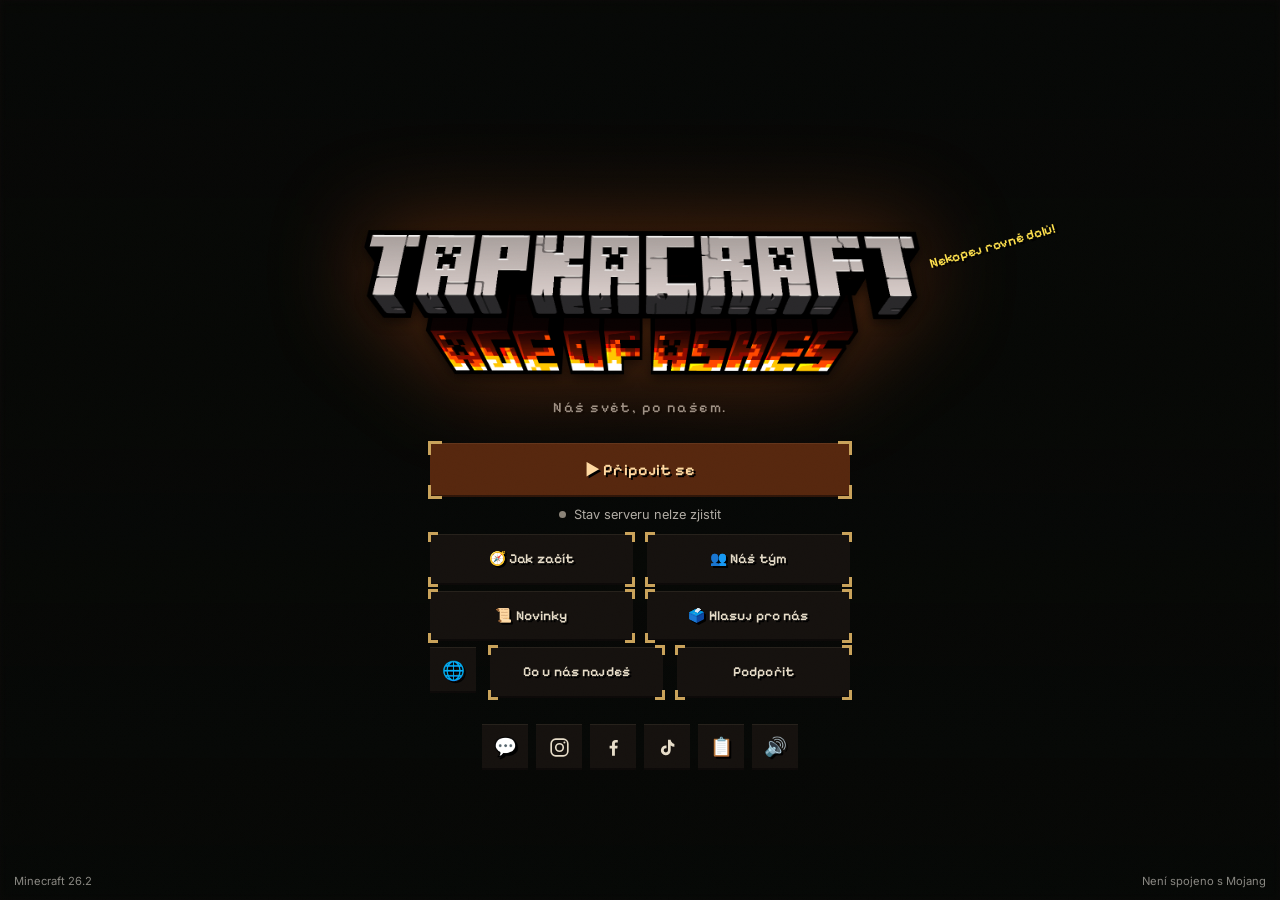
==== commit 5dd24ea2: "Rebuild the inner screens as a codex Every panel is now an index down the left and a detail pane on " ====
--- a/index.html
+++ b/index.html
@@ -25,7 +25,7 @@
 <meta name="twitter:image" content="https://tapkacraft.cz/assets/img/og-image-v2.jpg">
 
 <!-- ?v= is bumped on every deploy so browsers can't serve a stale cached copy -->
-<link rel="stylesheet" href="css/style.css?v=20260903e">
+<link rel="stylesheet" href="css/style.css?v=20260903g">
 </head>
 <body data-i18n-title="meta.title.home">
 
@@ -107,44 +107,49 @@
   <!-- ===================== MULTIPLAYER (Připojit se) ===================== -->
   <section class="mc-screen" data-screen="multiplayer">
     <div class="mp-panel">
-      <button type="button" class="back" data-back data-i18n="menu.back">← Zpět</button>
+            <button type="button" class="back" data-back data-i18n="menu.back">← Zpět</button>
       <h2 class="mp-title" data-i18n="mp.title">Vyber si edici</h2>
       <p class="mp-lead" data-i18n="mp.lead">Java i Bedrock hráči se připojí na stejný server.</p>
 
-      <div class="srow is-selected" data-select="mp" data-key="java">
-        <div class="icn"><img src="assets/img/apple-touch-icon.png" alt="" width="42" height="42"></div>
-        <div><div class="name" data-i18n="mp.java.name">TapkaCraft Java Edition</div><div class="sub" data-i18n="mp.java.sub">mc.tapkacraft.cz</div></div>
-        <div class="srow-right">
-          <span class="players" data-players>· · ·</span>
-          <div class="ping"><i style="height:5px"></i><i style="height:9px"></i><i style="height:13px"></i><i style="height:16px"></i></div>
-        </div>
-      </div>
-      <div class="detail is-open" data-detail="mp" data-key="java">
-        <span class="kicker" data-i18n="mp.java.kicker">JAVA EDITION</span>
-        <button type="button" class="addr" data-ip="mc.tapkacraft.cz">mc.tapkacraft.cz</button>
-        <ol>
-          <li data-i18n="mp.java.li1">Otevři Minecraft a klikni na Multiplayer</li>
-          <li data-i18n="mp.java.li2">Add Server → zadej libovolný název</li>
-          <li data-i18n="mp.java.li3">Jako adresu napiš mc.tapkacraft.cz</li>
-        </ol>
-      </div>
-
-      <div class="srow" data-select="mp" data-key="bedrock">
-        <div class="icn"><img src="assets/img/apple-touch-icon.png" alt="" width="42" height="42"></div>
-        <div><div class="name" data-i18n="mp.bedrock.name">TapkaCraft Bedrock Edition</div><div class="sub" data-i18n="mp.bedrock.sub">mobil · konzole · Windows</div></div>
-        <div class="srow-right">
-          <span class="players" data-players>· · ·</span>
-          <div class="ping"><i style="height:5px"></i><i style="height:9px"></i><i style="height:13px"></i><i style="height:16px"></i></div>
-        </div>
-      </div>
-      <div class="detail" data-detail="mp" data-key="bedrock">
-        <span class="kicker" data-i18n="mp.bedrock.kicker">BEDROCK EDITION</span>
-        <button type="button" class="addr" data-ip="mc.tapkacraft.cz:56642">mc.tapkacraft.cz : 56642</button>
-        <ol>
-          <li data-i18n="mp.bedrock.li1">Záložka Servery → Přidat server</li>
-          <li data-i18n="mp.bedrock.li2">Adresa: mc.tapkacraft.cz</li>
-          <li data-i18n="mp.bedrock.li3">Port: 56642</li>
-        </ol>
+      <div class="cdx">
+        <div class="cdx-idx">
+                <div class="srow is-selected" data-select="mp" data-key="java">
+            <div class="icn"><img src="assets/img/apple-touch-icon.png" alt="" width="42" height="42"></div>
+            <div><div class="name" data-i18n="mp.java.name">TapkaCraft Java Edition</div><div class="sub" data-i18n="mp.java.sub">mc.tapkacraft.cz</div></div>
+            <div class="srow-right">
+              <span class="players" data-players>· · ·</span>
+              <div class="ping"><i style="height:5px"></i><i style="height:9px"></i><i style="height:13px"></i><i style="height:16px"></i></div>
+      </div>
+          </div>
+                <div class="srow" data-select="mp" data-key="bedrock">
+            <div class="icn"><img src="assets/img/apple-touch-icon.png" alt="" width="42" height="42"></div>
+            <div><div class="name" data-i18n="mp.bedrock.name">TapkaCraft Bedrock Edition</div><div class="sub" data-i18n="mp.bedrock.sub">mobil · konzole · Windows</div></div>
+            <div class="srow-right">
+              <span class="players" data-players>· · ·</span>
+              <div class="ping"><i style="height:5px"></i><i style="height:9px"></i><i style="height:13px"></i><i style="height:16px"></i></div>
+      </div>
+          </div>
+        </div>
+        <div class="cdx-pane">
+                <div class="detail is-open" data-detail="mp" data-key="java">
+            <span class="kicker" data-i18n="mp.java.kicker">JAVA EDITION</span>
+            <button type="button" class="addr" data-ip="mc.tapkacraft.cz">mc.tapkacraft.cz</button>
+            <ol>
+              <li data-i18n="mp.java.li1">Otevři Minecraft a klikni na Multiplayer</li>
+              <li data-i18n="mp.java.li2">Add Server → zadej libovolný název</li>
+              <li data-i18n="mp.java.li3">Jako adresu napiš mc.tapkacraft.cz</li>
+            </ol>
+          </div>
+                <div class="detail" data-detail="mp" data-key="bedrock">
+            <span class="kicker" data-i18n="mp.bedrock.kicker">BEDROCK EDITION</span>
+            <button type="button" class="addr" data-ip="mc.tapkacraft.cz:56642">mc.tapkacraft.cz : 56642</button>
+            <ol>
+              <li data-i18n="mp.bedrock.li1">Záložka Servery → Přidat server</li>
+              <li data-i18n="mp.bedrock.li2">Adresa: mc.tapkacraft.cz</li>
+              <li data-i18n="mp.bedrock.li3">Port: 56642</li>
+            </ol>
+          </div>
+        </div>
       </div>
     </div>
   </section>
@@ -152,78 +157,86 @@
   <!-- ===================== SINGLEPLAYER (Náš tým) ===================== -->
   <section class="mc-screen" data-screen="team">
     <div class="mp-panel">
-      <button type="button" class="back" data-back data-i18n="menu.back">← Zpět</button>
+            <button type="button" class="back" data-back data-i18n="menu.back">← Zpět</button>
       <h2 class="mp-title" data-i18n="team.title">Admin tým</h2>
       <p class="mp-lead" data-i18n="team.lead">Lidé, kteří drží TapkaCraft nad vodou.</p>
 
-      <div class="wrow is-selected" data-select="team" data-key="owner">
-        <img src="assets/img/avatar-tapkacs.png" alt="">
-        <div><div class="name">TapkaCS</div><div class="sub" data-i18n="team.owner.role">Majitel</div></div>
-      </div>
-      <div class="detail is-open" data-detail="team" data-key="owner">
-        <p data-i18n="team.owner.desc">Zakladatel a hlavní správce serveru.</p>
-      </div>
-
-      <div class="wrow" data-select="team" data-key="headadmin">
-        <img src="assets/img/avatar-kajka000.png" alt="">
-        <div><div class="name">kajka000</div><div class="sub" data-i18n="team.headadmin.role">Hlavní admin</div></div>
-      </div>
-      <div class="detail" data-detail="team" data-key="headadmin">
-        <p data-i18n="team.headadmin.desc">Stará se o chod a pořádek na serveru.</p>
-      </div>
-
-      <div class="wrow" data-select="team" data-key="admin">
-        <img src="assets/img/avatar-tom_in_prime.png" alt="">
-        <div><div class="name">Tom_in_prime__</div><div class="sub"><span data-i18n="team.admin.role">Admin</span> <span class="trial" data-i18n="team.trial">na zkoušku</span></div></div>
-      </div>
-      <div class="detail" data-detail="team" data-key="admin">
-        <p data-i18n="team.admin.desc">Pomáhá s chodem serveru, řeší hlášení a dohlíží na moderátory.</p>
-      </div>
-
-      <div class="wrow" data-select="team" data-key="designer">
-        <img src="assets/img/avatar-empty.png" alt="">
-        <div><div class="name">AchiCZ</div><div class="sub" data-i18n="team.designer.role">RPG &amp; Game Designer</div></div>
-      </div>
-      <div class="detail" data-detail="team" data-key="designer">
-        <p data-i18n="team.designer.desc">Dává TapkaCraftu jeho RPG duši. Vytváří itemy, Relic, sety, runy, moby, bossy a jejich schopnosti. Z obyčejného survivalu staví svět plný tajemství a unikátního lootu.</p>
-        <p class="aside" data-i18n="team.designer.aside">(Bugy hledat nemusí. Bug si najde jeho.)</p>
-      </div>
-
-      <div class="wrow is-empty" data-select="team" data-key="dev">
-        <img src="assets/img/avatar-empty.png" alt="">
-        <div><div class="name" data-i18n="team.empty.name">Volná pozice</div><div class="sub" data-i18n="team.dev.role">Developer</div></div>
-      </div>
-      <div class="detail" data-detail="team" data-key="dev">
-        <p data-i18n="team.dev.desc">Programuje a ladí náš vlastní plugin. Hodí se ti Java a chuť se učit.</p>
-      </div>
-
-      <div class="wrow is-empty" data-select="team" data-key="helper">
-        <img src="assets/img/avatar-empty.png" alt="">
-        <div><div class="name" data-i18n="team.empty.name">Volná pozice</div><div class="sub" data-i18n="team.helper.role">Helper</div></div>
-      </div>
-      <div class="detail" data-detail="team" data-key="helper">
-        <p data-i18n="team.helper.desc">Vítá nové hráče a odpovídá na dotazy ve hře i na Discordu.</p>
-      </div>
-
-      <div class="wrow is-empty" data-select="team" data-key="mod1">
-        <img src="assets/img/avatar-empty.png" alt="">
-        <div><div class="name" data-i18n="team.empty.name">Volná pozice</div><div class="sub" data-i18n="team.mod.role">Moderátor</div></div>
-      </div>
-      <div class="detail" data-detail="team" data-key="mod1">
-        <p data-i18n="team.mod.desc">Hlídá chat, řeší hlášení a spory mezi hráči.</p>
-      </div>
-
-      <div class="wrow is-empty" data-select="team" data-key="mod2">
-        <img src="assets/img/avatar-empty.png" alt="">
-        <div><div class="name" data-i18n="team.empty.name">Volná pozice</div><div class="sub" data-i18n="team.mod.role">Moderátor</div></div>
-      </div>
-      <div class="detail" data-detail="team" data-key="mod2">
-        <p data-i18n="team.mod.desc">Hlídá chat, řeší hlášení a spory mezi hráči.</p>
+      <div class="cdx">
+        <div class="cdx-idx">
+                <div class="wrow is-selected" data-select="team" data-key="owner">
+            <img src="assets/img/avatar-tapkacs.png" alt="">
+            <div><div class="name">TapkaCS</div><div class="sub" data-i18n="team.owner.role">Majitel</div></div>
+          </div>
+                <div class="wrow" data-select="team" data-key="headadmin">
+            <img src="assets/img/avatar-kajka000.png" alt="">
+            <div><div class="name">kajka000</div><div class="sub" data-i18n="team.headadmin.role">Hlavní admin</div></div>
+          </div>
+                <div class="wrow" data-select="team" data-key="admin">
+            <img src="assets/img/avatar-tom_in_prime.png" alt="">
+            <div><div class="name">Tom_in_prime__</div><div class="sub"><span data-i18n="team.admin.role">Admin</span> <span class="trial" data-i18n="team.trial">na zkoušku</span></div></div>
+          </div>
+                <div class="wrow" data-select="team" data-key="designer">
+            <img src="assets/img/avatar-empty.png" alt="">
+            <div><div class="name">AchiCZ</div><div class="sub" data-i18n="team.designer.role">RPG &amp; Game Designer</div></div>
+          </div>
+                <div class="wrow is-empty" data-select="team" data-key="dev">
+            <img src="assets/img/avatar-empty.png" alt="">
+            <div><div class="name" data-i18n="team.empty.name">Volná pozice</div><div class="sub" data-i18n="team.dev.role">Developer</div></div>
+          </div>
+                <div class="wrow is-empty" data-select="team" data-key="helper">
+            <img src="assets/img/avatar-empty.png" alt="">
+            <div><div class="name" data-i18n="team.empty.name">Volná pozice</div><div class="sub" data-i18n="team.helper.role">Helper</div></div>
+          </div>
+                <div class="wrow is-empty" data-select="team" data-key="mod1">
+            <img src="assets/img/avatar-empty.png" alt="">
+            <div><div class="name" data-i18n="team.empty.name">Volná pozice</div><div class="sub" data-i18n="team.mod.role">Moderátor</div></div>
+          </div>
+                <div class="wrow is-empty" data-select="team" data-key="mod2">
+            <img src="assets/img/avatar-empty.png" alt="">
+            <div><div class="name" data-i18n="team.empty.name">Volná pozice</div><div class="sub" data-i18n="team.mod.role">Moderátor</div></div>
+          </div>
+        </div>
+        <div class="cdx-pane">
+                <div class="detail is-open" data-detail="team" data-key="owner">
+          <b>TapkaCS</b>
+          <p data-i18n="team.owner.desc">Zakladatel a hlavní správce serveru.</p>
+          </div>
+                <div class="detail" data-detail="team" data-key="headadmin">
+          <b>kajka000</b>
+          <p data-i18n="team.headadmin.desc">Stará se o chod a pořádek na serveru.</p>
+          </div>
+                <div class="detail" data-detail="team" data-key="admin">
+          <b>Tom_in_prime__</b>
+          <p data-i18n="team.admin.desc">Pomáhá s chodem serveru, řeší hlášení a dohlíží na moderátory.</p>
+          </div>
+                <div class="detail" data-detail="team" data-key="designer">
+          <b>AchiCZ</b>
+          <p data-i18n="team.designer.desc">Dává TapkaCraftu jeho RPG duši. Vytváří itemy, Relic, sety, runy, moby, bossy a jejich schopnosti. Z obyčejného survivalu staví svět plný tajemství a unikátního lootu.</p>
+            <p class="aside" data-i18n="team.designer.aside">(Bugy hledat nemusí. Bug si najde jeho.)</p>
+          </div>
+                <div class="detail" data-detail="team" data-key="dev">
+          <b>Volná pozice</b>
+          <p data-i18n="team.dev.desc">Programuje a ladí náš vlastní plugin. Hodí se ti Java a chuť se učit.</p>
+          </div>
+                <div class="detail" data-detail="team" data-key="helper">
+          <b>Volná pozice</b>
+          <p data-i18n="team.helper.desc">Vítá nové hráče a odpovídá na dotazy ve hře i na Discordu.</p>
+          </div>
+                <div class="detail" data-detail="team" data-key="mod1">
+          <b>Volná pozice</b>
+          <p data-i18n="team.mod.desc">Hlídá chat, řeší hlášení a spory mezi hráči.</p>
+          </div>
+                <div class="detail" data-detail="team" data-key="mod2">
+          <b>Volná pozice</b>
+          <p data-i18n="team.mod.desc">Hlídá chat, řeší hlášení a spory mezi hráči.</p>
+          </div>
+        </div>
       </div>
 
       <div class="panel-cta">
         <a href="https://forms.gle/BXt4UdtvaejTZ94a6" target="_blank" rel="noopener" class="mbtn bevel3d">📝 <span data-i18n="team.join.cta">Přihlásit se do týmu</span></a>
       </div>
+
       <p class="panel-note" data-i18n="team.join.note">Máš zájem o některou z volných pozic? Vyplň formulář výš a napiš nám, o kterou stojíš a proč zrovna ty. <b>Podmínkou je minimální věk 16 let.</b></p>
     </div>
   </section>
@@ -235,20 +248,23 @@
       <h2 class="mp-title" data-i18n="support.title">Možnosti podpory</h2>
       <p class="mp-lead" data-i18n="support.lead">Dobrovolné, hraní zůstává zdarma pro všechny.</p>
 
-      <div class="optgrid">
+      <div class="cdx">
+        <div class="cdx-idx">
+          <div class="optgrid">
         <div class="opt is-selected" data-select="tier" data-key="1"><span class="opt-name" data-i18n="tier.1.name">Podporovatel</span><span class="opt-val">99 Kč</span></div>
         <div class="opt" data-select="tier" data-key="2"><span class="opt-name" data-i18n="tier.2.name">Donátor</span><span class="opt-val">249 Kč</span></div>
         <div class="opt" data-select="tier" data-key="3"><span class="opt-name" data-i18n="tier.3.name">Legenda</span><span class="opt-val">499 Kč</span></div>
       </div>
-
-      <div class="detail is-open" data-detail="tier" data-key="1">
+        </div>
+        <div class="cdx-pane">
+          <div class="detail is-open" data-detail="tier" data-key="1">
         <span class="kicker" data-i18n="tier.1.kicker">PODPOROVATEL · 99 KČ</span>
         <ul>
           <li data-i18n="tier.1.li1">Speciální role na Discordu</li>
           <li data-i18n="tier.1.li2">Jméno v seznamu podporovatelů</li>
         </ul>
       </div>
-      <div class="detail" data-detail="tier" data-key="2">
+          <div class="detail" data-detail="tier" data-key="2">
         <span class="kicker" data-i18n="tier.2.kicker">DONÁTOR · 249 KČ</span>
         <ul>
           <li data-i18n="tier.2.li1">Vše z Podporovatele</li>
@@ -256,7 +272,7 @@
           <li data-i18n="tier.2.li3">1000 herní měny + 1 home slot navíc</li>
         </ul>
       </div>
-      <div class="detail" data-detail="tier" data-key="3">
+          <div class="detail" data-detail="tier" data-key="3">
         <span class="kicker" data-i18n="tier.3.kicker">LEGENDA · 499 KČ</span>
         <ul>
           <li data-i18n="tier.3.li1">Vše z Donátora</li>
@@ -264,6 +280,8 @@
           <li data-i18n="tier.3.li3">Přednostní podpora od A-teamu</li>
         </ul>
       </div>
+        </div>
+      </div>
 
       <div class="panel-cta">
         <a href="https://platby.hostify.cz/38701" target="_blank" rel="noopener" class="mbtn bevel3d">❤️ <span data-i18n="support.cta">Podpořit server</span></a>
@@ -306,118 +324,117 @@
   <!-- ===================== PRAVIDLA ===================== -->
   <section class="mc-screen" data-screen="start">
     <div class="mp-panel">
-      <button type="button" class="back" data-back data-i18n="menu.back">← Zpět</button>
+            <button type="button" class="back" data-back data-i18n="menu.back">← Zpět</button>
       <h2 class="mp-title" data-i18n="start.title">Jak začít</h2>
       <p class="mp-lead" data-i18n="start.lead">Prvních pár minut na serveru.</p>
 
-      <div class="srow is-selected" data-select="start" data-key="first">
-        <div class="icn">🚀</div>
-        <div><div class="name" data-i18n="start.first.name">První kroky</div><div class="sub" data-i18n="start.first.sub">Co dělat hned po připojení</div></div>
-      </div>
-      <div class="detail is-open" data-detail="start" data-key="first">
-        <span class="kicker" data-i18n="start.first.kicker">PRVNÍ KROKY</span>
-        <ol>
-          <li data-i18n="start.first.li1">Připoj se a rozhlédni se po spawnu.</li>
-          <li data-i18n="start.first.li2">Jdi kopat, kácet nebo rybařit. Joby máš zapnuté od začátku a platí se ti hned.</li>
-          <li data-i18n="start.first.li3">Nastav si domov přes /sethome, ať se máš kam vracet.</li>
-          <li data-i18n="start.first.li4">V /shop nakoupíš základ, přes /sell a /sellhand prodáš, co nasbíráš.</li>
-          <li data-i18n="start.first.li5">Zaskoč na /city za hráčskými obchody.</li>
-        </ol>
-      </div>
-
-      <div class="srow" data-select="start" data-key="jobs">
-        <div class="icn">💼</div>
-        <div><div class="name" data-i18n="start.jobs.name">Joby</div><div class="sub" data-i18n="start.jobs.sub">Vydělávej tím, co stejně děláš</div></div>
-      </div>
-      <div class="detail" data-detail="start" data-key="jobs">
-        <span class="kicker" data-i18n="start.jobs.kicker">JOBY</span>
-        <ul>
-          <li data-i18n="start.jobs.li1">Nikam se nehlásíš, všechny joby máš od začátku.</li>
-          <li data-i18n="start.jobs.li2">Platí se ti za práci: těžení, kácení, zabíjení mobů, rybaření a další.</li>
-          <li data-i18n="start.jobs.li3">Každá kategorie má vlastní level a každý blok svou cenu.</li>
-          <li data-i18n="start.jobs.li4">Čím víc kategorii děláš, tím vyšší level, a tím víc peněz za stejnou práci.</li>
-          <li data-i18n="start.jobs.li5">/jobs ukáže tvoje levely i žebříček nejlepších hráčů.</li>
-        </ul>
-      </div>
-
-      <div class="srow" data-select="start" data-key="shop">
-        <div class="icn">🏪</div>
-        <div><div class="name" data-i18n="start.shop.name">Shop a prodej</div><div class="sub" data-i18n="start.shop.sub">Nákup od serveru za pevnou cenu</div></div>
-      </div>
-      <div class="detail" data-detail="start" data-key="shop">
-        <span class="kicker" data-i18n="start.shop.kicker">SHOP A PRODEJ</span>
-        <ul>
-          <li data-i18n="start.shop.li1">/shop otevře serverový obchod: bloky, jídlo, nářadí, enchant knížky a další.</li>
-          <li data-i18n="start.shop.li2">Nářadí a zbroj ze shopu má vždycky raritu Common.</li>
-          <li data-i18n="start.shop.li3">Prodávat jde přes /sell a /sellhand, kterým prodáš to, co zrovna držíš.</li>
-        </ul>
-      </div>
-
-      <div class="srow" data-select="start" data-key="auction">
-        <div class="icn">💰</div>
-        <div><div class="name" data-i18n="start.auction.name">Aukce</div><div class="sub" data-i18n="start.auction.sub">Prodej ostatním hráčům, ne serveru</div></div>
-      </div>
-      <div class="detail" data-detail="start" data-key="auction">
-        <span class="kicker" data-i18n="start.auction.kicker">AUKCE</span>
-        <ul>
-          <li data-i18n="start.auction.li1">Hráčský systém: kupuješ a prodáváš mezi hráči.</li>
-          <li data-i18n="start.auction.li2">Hodí se na věci, které shop nevykoupí, třeba legendary netherite krumpáč.</li>
-          <li data-i18n="start.auction.li3">Cenu si určuješ sám.</li>
-        </ul>
-      </div>
-
-      <div class="srow" data-select="start" data-key="pets">
-        <div class="icn">🐺</div>
-        <div><div class="name" data-i18n="start.pets.name">Pets</div><div class="sub" data-i18n="start.pets.sub">Vlastní zvíře se jménem i efekty</div></div>
-      </div>
-      <div class="detail" data-detail="start" data-key="pets">
-        <span class="kicker" data-i18n="start.pets.kicker">PETS</span>
-        <ul>
-          <li data-i18n="start.pets.li1">Rozmnož zvíře a na mládě klikni se shiftem a pravým tlačítkem. Dostaneš jeho vajíčko.</li>
-          <li data-i18n="start.pets.li2">Vajíčko použij a zvíře se ti objeví v /pets.</li>
-          <li data-i18n="start.pets.li3">Venku můžeš mít jedno zvíře. V /pets mu nastavíš jméno, barvu, dospělou nebo mladou verzi i efekty.</li>
-          <li data-i18n="start.pets.li4">Vajíčka, která nepoužiješ, prodáš v aukci nebo přes villager shop.</li>
-        </ul>
-      </div>
-
-      <div class="srow" data-select="start" data-key="home">
-        <div class="icn">🏠</div>
-        <div><div class="name" data-i18n="start.home.name">Domov a teleporty</div><div class="sub" data-i18n="start.home.sub">Ať se máš kam vracet</div></div>
-      </div>
-      <div class="detail" data-detail="start" data-key="home">
-        <span class="kicker" data-i18n="start.home.kicker">DOMOV A TELEPORTY</span>
-        <ul>
-          <li data-i18n="start.home.li1">/sethome nastaví domov, mít jich můžeš dva.</li>
-          <li data-i18n="start.home.li2">/home tě k němu teleportuje.</li>
-          <li data-i18n="start.home.li3">/spawn tě vrátí na spawn.</li>
-          <li data-i18n="start.home.li4">/city tě hodí do bezpečného města s hráčskými obchody.</li>
-          <li data-i18n="start.home.li5">/tpa nick pošle žádost o teleport k jinému hráči.</li>
-        </ul>
-      </div>
-
-      <div class="srow" data-select="start" data-key="money">
-        <div class="icn">🪙</div>
-        <div><div class="name" data-i18n="start.money.name">Peníze</div><div class="sub" data-i18n="start.money.sub">Zůstatek, placení, žebříček</div></div>
-      </div>
-      <div class="detail" data-detail="start" data-key="money">
-        <span class="kicker" data-i18n="start.money.kicker">PENÍZE</span>
-        <ul>
-          <li data-i18n="start.money.li1">/balance ukáže tvůj zůstatek.</li>
-          <li data-i18n="start.money.li2">/pay pošle peníze přímo jinému hráči.</li>
-          <li data-i18n="start.money.li3">/balancetop je žebříček nejbohatších.</li>
-        </ul>
-      </div>
-
-      <div class="srow" data-select="start" data-key="help">
-        <div class="icn">🆘</div>
-        <div><div class="name" data-i18n="start.help.name">Něco se stalo</div><div class="sub" data-i18n="start.help.sub">Griefing, podvádění, rozbitá věc</div></div>
-      </div>
-      <div class="detail" data-detail="start" data-key="help">
-        <span class="kicker" data-i18n="start.help.kicker">NĚCO SE STALO</span>
-        <ul>
-          <li data-i18n="start.help.li1">Napiš /helpop a ozve se ti někdo z týmu.</li>
-          <li data-i18n="start.help.li2">Stejně dobře to funguje přes Discord.</li>
-        </ul>
+      <div class="cdx">
+        <div class="cdx-idx">
+                <div class="srow is-selected" data-select="start" data-key="first">
+            <div class="icn">🚀</div>
+            <div><div class="name" data-i18n="start.first.name">První kroky</div><div class="sub" data-i18n="start.first.sub">Co dělat hned po připojení</div></div>
+          </div>
+                <div class="srow" data-select="start" data-key="jobs">
+            <div class="icn">💼</div>
+            <div><div class="name" data-i18n="start.jobs.name">Joby</div><div class="sub" data-i18n="start.jobs.sub">Vydělávej tím, co stejně děláš</div></div>
+          </div>
+                <div class="srow" data-select="start" data-key="shop">
+            <div class="icn">🏪</div>
+            <div><div class="name" data-i18n="start.shop.name">Shop a prodej</div><div class="sub" data-i18n="start.shop.sub">Nákup od serveru za pevnou cenu</div></div>
+          </div>
+                <div class="srow" data-select="start" data-key="auction">
+            <div class="icn">💰</div>
+            <div><div class="name" data-i18n="start.auction.name">Aukce</div><div class="sub" data-i18n="start.auction.sub">Prodej ostatním hráčům, ne serveru</div></div>
+          </div>
+                <div class="srow" data-select="start" data-key="pets">
+            <div class="icn">🐺</div>
+            <div><div class="name" data-i18n="start.pets.name">Pets</div><div class="sub" data-i18n="start.pets.sub">Vlastní zvíře se jménem i efekty</div></div>
+          </div>
+                <div class="srow" data-select="start" data-key="home">
+            <div class="icn">🏠</div>
+            <div><div class="name" data-i18n="start.home.name">Domov a teleporty</div><div class="sub" data-i18n="start.home.sub">Ať se máš kam vracet</div></div>
+          </div>
+                <div class="srow" data-select="start" data-key="money">
+            <div class="icn">🪙</div>
+            <div><div class="name" data-i18n="start.money.name">Peníze</div><div class="sub" data-i18n="start.money.sub">Zůstatek, placení, žebříček</div></div>
+          </div>
+                <div class="srow" data-select="start" data-key="help">
+            <div class="icn">🆘</div>
+            <div><div class="name" data-i18n="start.help.name">Něco se stalo</div><div class="sub" data-i18n="start.help.sub">Griefing, podvádění, rozbitá věc</div></div>
+          </div>
+        </div>
+        <div class="cdx-pane">
+                <div class="detail is-open" data-detail="start" data-key="first">
+            <span class="kicker" data-i18n="start.first.kicker">PRVNÍ KROKY</span>
+            <ol>
+              <li data-i18n="start.first.li1">Připoj se a rozhlédni se po spawnu.</li>
+              <li data-i18n="start.first.li2">Jdi kopat, kácet nebo rybařit. Joby máš zapnuté od začátku a platí se ti hned.</li>
+              <li data-i18n="start.first.li3">Nastav si domov přes /sethome, ať se máš kam vracet.</li>
+              <li data-i18n="start.first.li4">V /shop nakoupíš základ, přes /sell a /sellhand prodáš, co nasbíráš.</li>
+              <li data-i18n="start.first.li5">Zaskoč na /city za hráčskými obchody.</li>
+            </ol>
+          </div>
+                <div class="detail" data-detail="start" data-key="jobs">
+            <span class="kicker" data-i18n="start.jobs.kicker">JOBY</span>
+            <ul>
+              <li data-i18n="start.jobs.li1">Nikam se nehlásíš, všechny joby máš od začátku.</li>
+              <li data-i18n="start.jobs.li2">Platí se ti za práci: těžení, kácení, zabíjení mobů, rybaření a další.</li>
+              <li data-i18n="start.jobs.li3">Každá kategorie má vlastní level a každý blok svou cenu.</li>
+              <li data-i18n="start.jobs.li4">Čím víc kategorii děláš, tím vyšší level, a tím víc peněz za stejnou práci.</li>
+              <li data-i18n="start.jobs.li5">/jobs ukáže tvoje levely i žebříček nejlepších hráčů.</li>
+            </ul>
+          </div>
+                <div class="detail" data-detail="start" data-key="shop">
+            <span class="kicker" data-i18n="start.shop.kicker">SHOP A PRODEJ</span>
+            <ul>
+              <li data-i18n="start.shop.li1">/shop otevře serverový obchod: bloky, jídlo, nářadí, enchant knížky a další.</li>
+              <li data-i18n="start.shop.li2">Nářadí a zbroj ze shopu má vždycky raritu Common.</li>
+              <li data-i18n="start.shop.li3">Prodávat jde přes /sell a /sellhand, kterým prodáš to, co zrovna držíš.</li>
+            </ul>
+          </div>
+                <div class="detail" data-detail="start" data-key="auction">
+            <span class="kicker" data-i18n="start.auction.kicker">AUKCE</span>
+            <ul>
+              <li data-i18n="start.auction.li1">Hráčský systém: kupuješ a prodáváš mezi hráči.</li>
+              <li data-i18n="start.auction.li2">Hodí se na věci, které shop nevykoupí, třeba legendary netherite krumpáč.</li>
+              <li data-i18n="start.auction.li3">Cenu si určuješ sám.</li>
+            </ul>
+          </div>
+                <div class="detail" data-detail="start" data-key="pets">
+            <span class="kicker" data-i18n="start.pets.kicker">PETS</span>
+            <ul>
+              <li data-i18n="start.pets.li1">Rozmnož zvíře a na mládě klikni se shiftem a pravým tlačítkem. Dostaneš jeho vajíčko.</li>
+              <li data-i18n="start.pets.li2">Vajíčko použij a zvíře se ti objeví v /pets.</li>
+              <li data-i18n="start.pets.li3">Venku můžeš mít jedno zvíře. V /pets mu nastavíš jméno, barvu, dospělou nebo mladou verzi i efekty.</li>
+              <li data-i18n="start.pets.li4">Vajíčka, která nepoužiješ, prodáš v aukci nebo přes villager shop.</li>
+            </ul>
+          </div>
+                <div class="detail" data-detail="start" data-key="home">
+            <span class="kicker" data-i18n="start.home.kicker">DOMOV A TELEPORTY</span>
+            <ul>
+              <li data-i18n="start.home.li1">/sethome nastaví domov, mít jich můžeš dva.</li>
+              <li data-i18n="start.home.li2">/home tě k němu teleportuje.</li>
+              <li data-i18n="start.home.li3">/spawn tě vrátí na spawn.</li>
+              <li data-i18n="start.home.li4">/city tě hodí do bezpečného města s hráčskými obchody.</li>
+              <li data-i18n="start.home.li5">/tpa nick pošle žádost o teleport k jinému hráči.</li>
+            </ul>
+          </div>
+                <div class="detail" data-detail="start" data-key="money">
+            <span class="kicker" data-i18n="start.money.kicker">PENÍZE</span>
+            <ul>
+              <li data-i18n="start.money.li1">/balance ukáže tvůj zůstatek.</li>
+              <li data-i18n="start.money.li2">/pay pošle peníze přímo jinému hráči.</li>
+              <li data-i18n="start.money.li3">/balancetop je žebříček nejbohatších.</li>
+            </ul>
+          </div>
+                <div class="detail" data-detail="start" data-key="help">
+            <span class="kicker" data-i18n="start.help.kicker">NĚCO SE STALO</span>
+            <ul>
+              <li data-i18n="start.help.li1">Napiš /helpop a ozve se ti někdo z týmu.</li>
+              <li data-i18n="start.help.li2">Stejně dobře to funguje přes Discord.</li>
+            </ul>
+          </div>
+        </div>
       </div>
     </div>
   </section>
@@ -478,8 +495,10 @@
       <!-- Tiles and panels are built by script.js from data/novinky.json, so
            adding a news item means editing that file on github.com, with no
            HTML or dictionary to touch. -->
-      <div class="tilegrid" id="novTiles"></div>
-      <div id="novDetails"></div>
+      <div class="cdx">
+        <div class="cdx-idx"><div class="tilegrid" id="novTiles"></div></div>
+        <div class="cdx-pane" id="novDetails"></div>
+      </div>
       <p class="panel-note" id="novError" hidden>Novinky se teď nepodařilo načíst. Zkus to prosím za chvíli.</p>
 
     </div>
@@ -492,36 +511,43 @@
       <h2 class="mp-title" data-i18n="features.title">Co u nás najdeš</h2>
       <p class="mp-lead" data-i18n="features.lead">Vlastní systémy, jeden server.</p>
 
-      <div class="plainlist">
-        <div class="srow"><div class="icn">🏠</div><div><div class="name" data-i18n="feat.1.name">Pozemky</div><div class="sub" data-i18n="feat.1.desc">Chráněná parcela u spawnu, stavět v ní může jen ten, kdo ji koupil.</div></div></div>
-        <div class="srow"><div class="icn">🛠️</div><div><div class="name" data-i18n="feat.2.name">Joby</div><div class="sub" data-i18n="feat.2.desc">5 povolání najednou, bez přihlašování a cooldownů.</div></div></div>
-        <div class="srow"><div class="icn">🏪</div><div><div class="name" data-i18n="feat.3.name">Shop</div><div class="sub" data-i18n="feat.3.desc">Nakupuj v přehledném server shopu.</div></div></div>
-        <div class="srow"><div class="icn">💰</div><div><div class="name" data-i18n="feat.4.name">Aukce</div><div class="sub" data-i18n="feat.4.desc">Vystav item a nastav si vlastní cenu.</div></div></div>
-        <div class="srow"><div class="icn">🐺</div><div><div class="name" data-i18n="feat.5.name">Pets</div><div class="sub" data-i18n="feat.5.desc">Vlastní zvíře se jménem, barvou i efekty.</div></div></div>
-        <div class="srow"><div class="icn">💠</div><div><div class="name" data-i18n="feat.6.name">Rarity</div><div class="sub" data-i18n="feat.6.desc">Common až Legendary vybavení i mobové.</div></div></div>
-        <div class="srow"><div class="icn">👥</div><div><div class="name" data-i18n="feat.7.name">Teamy</div><div class="sub" data-i18n="feat.7.desc">Sdílený home i chat s partou, ochrana v PvP.</div></div></div>
-        <div class="srow"><div class="icn">🎙️</div><div><div class="name" data-i18n="feat.8.name">Hlasový chat</div><div class="sub" data-i18n="feat.8.desc">Mluv s hráči v okolí přímo ve hře. Potřebuješ k tomu mod Simple Voice Chat.</div></div></div>
-      </div>
-
-      <h3 class="grouphead" data-i18n="events.title">Události</h3>
-      <p class="groupnote" data-i18n="events.lead">Spouští se samy a bez varování. Sleduj chat, ať ti neutečou.</p>
-
-      <div class="eventlist">
-        <div class="srow is-selected" data-select="event" data-key="doubledrop"><div class="icn">⏳</div><div><div class="name" data-i18n="ev.1.name">Double drop hour</div><div class="sub" data-i18n="ev.1.sub">Hodina, kdy z mobů padá dvakrát víc věcí.</div></div></div>
-        <div class="detail is-open" data-detail="event" data-key="doubledrop"><p data-i18n="ev.1.desc">V náhodný čas se na hodinu zapne double drop. Po celou tu dobu z mobů padá dvakrát víc věcí, takže se vyplatí být zrovna venku a mlátit do všeho, co se hýbe.</p></div>
-        <div class="srow" data-select="event" data-key="bloodmoon"><div class="icn">🌕</div><div><div class="name" data-i18n="ev.2.name">Bloodmoon</div><div class="sub" data-i18n="ev.2.sub">Deset procent šance, že se z noci stane peklo.</div></div></div>
-        <div class="detail" data-detail="event" data-key="bloodmoon"><p data-i18n="ev.2.desc">V náhodných intervalech je 10% šance, že se spustí bloodmoon. Mobové pak dávají 1,5× víc damage a spawnují se jenom high tier, od rare po mythic. Během bloodmoonu se navíc nedá spát, takže ho musíš přečkat.</p></div>
-        <div class="srow" data-select="event" data-key="blackmarket"><div class="icn">💼</div><div><div class="name" data-i18n="ev.3.name">Víkendový blackmarket</div><div class="sub" data-i18n="ev.3.sub">Dostavník s pašeráckým villagerem, jen na víkend.</div></div></div>
-        <div class="detail" data-detail="event" data-key="blackmarket"><p data-i18n="ev.3.desc">Každý pátek se někde ve světě spawne dostavník s blackmarket villagerem. Prodává a vykupuje high tier věci, netherite a podobně. Souřadnice vždycky najdeš v chatu. V pondělí o půlnoci dostavník i s villagerem mizí.</p></div>
-        <div class="srow" data-select="event" data-key="treasure"><div class="icn">🗺️</div><div><div class="name" data-i18n="ev.4.name">Treasure</div><div class="sub" data-i18n="ev.4.sub">Poklad na souřadnicích, kdo dřív přijde, ten bere.</div></div></div>
-        <div class="detail" data-detail="event" data-key="treasure"><p data-i18n="ev.4.desc">Náhodně se ve světě objeví poklad s itemy a penězi. Souřadnice se jednou ukážou v chatu a pak už jde jen o rychlost, protože poklad patří tomu, kdo dorazí první. Na místě vydrží maximálně 15 minut.</p></div>
+      <div class="cdx">
+        <div class="cdx-idx">
+          <div class="srow is-selected" data-select="feat" data-key="f1"><div class="icn">🏠</div><div class="name" data-i18n="feat.1.name">Pozemky</div></div>
+          <div class="srow" data-select="feat" data-key="f2"><div class="icn">🛠️</div><div class="name" data-i18n="feat.2.name">Joby</div></div>
+          <div class="srow" data-select="feat" data-key="f3"><div class="icn">🏪</div><div class="name" data-i18n="feat.3.name">Shop</div></div>
+          <div class="srow" data-select="feat" data-key="f4"><div class="icn">💰</div><div class="name" data-i18n="feat.4.name">Aukce</div></div>
+          <div class="srow" data-select="feat" data-key="f5"><div class="icn">🐺</div><div class="name" data-i18n="feat.5.name">Pets</div></div>
+          <div class="srow" data-select="feat" data-key="f6"><div class="icn">💠</div><div class="name" data-i18n="feat.6.name">Rarity</div></div>
+          <div class="srow" data-select="feat" data-key="f7"><div class="icn">👥</div><div class="name" data-i18n="feat.7.name">Teamy</div></div>
+          <div class="srow" data-select="feat" data-key="f8"><div class="icn">🎙️</div><div class="name" data-i18n="feat.8.name">Hlasový chat</div></div>
+          <div class="cdx-sep" data-i18n="events.title">Události</div>
+          <div class="srow" data-select="feat" data-key="doubledrop"><div class="icn">⏳</div><div class="name" data-i18n="ev.1.name">Double drop hour</div></div>
+          <div class="srow" data-select="feat" data-key="bloodmoon"><div class="icn">🌕</div><div class="name" data-i18n="ev.2.name">Bloodmoon</div></div>
+          <div class="srow" data-select="feat" data-key="blackmarket"><div class="icn">💼</div><div class="name" data-i18n="ev.3.name">Víkendový blackmarket</div></div>
+          <div class="srow" data-select="feat" data-key="treasure"><div class="icn">🗺️</div><div class="name" data-i18n="ev.4.name">Treasure</div></div>
+        </div>
+        <div class="cdx-pane">
+          <div class="detail is-open" data-detail="feat" data-key="f1"><b data-i18n="feat.1.name">Pozemky</b><p data-i18n="feat.1.desc">Chráněná parcela u spawnu, stavět v ní může jen ten, kdo ji koupil.</p></div>
+          <div class="detail" data-detail="feat" data-key="f2"><b data-i18n="feat.2.name">Joby</b><p data-i18n="feat.2.desc">5 povolání najednou, bez přihlašování a cooldownů.</p></div>
+          <div class="detail" data-detail="feat" data-key="f3"><b data-i18n="feat.3.name">Shop</b><p data-i18n="feat.3.desc">Nakupuj v přehledném server shopu.</p></div>
+          <div class="detail" data-detail="feat" data-key="f4"><b data-i18n="feat.4.name">Aukce</b><p data-i18n="feat.4.desc">Vystav item a nastav si vlastní cenu.</p></div>
+          <div class="detail" data-detail="feat" data-key="f5"><b data-i18n="feat.5.name">Pets</b><p data-i18n="feat.5.desc">Vlastní zvíře se jménem, barvou i efekty.</p></div>
+          <div class="detail" data-detail="feat" data-key="f6"><b data-i18n="feat.6.name">Rarity</b><p data-i18n="feat.6.desc">Common až Legendary vybavení i mobové.</p></div>
+          <div class="detail" data-detail="feat" data-key="f7"><b data-i18n="feat.7.name">Teamy</b><p data-i18n="feat.7.desc">Sdílený home i chat s partou, ochrana v PvP.</p></div>
+          <div class="detail" data-detail="feat" data-key="f8"><b data-i18n="feat.8.name">Hlasový chat</b><p data-i18n="feat.8.desc">Mluv s hráči v okolí přímo ve hře. Potřebuješ k tomu mod Simple Voice Chat.</p></div>
+          <div class="detail" data-detail="feat" data-key="doubledrop"><b data-i18n="ev.1.name">Double drop hour</b><p data-i18n="ev.1.desc">V náhodný čas se na hodinu zapne double drop. Po celou tu dobu z mobů padá dvakrát víc věcí, takže se vyplatí být zrovna venku a mlátit do všeho, co se hýbe.</p></div>
+          <div class="detail" data-detail="feat" data-key="bloodmoon"><b data-i18n="ev.2.name">Bloodmoon</b><p data-i18n="ev.2.desc">V náhodných intervalech je 10% šance, že se spustí bloodmoon. Mobové pak dávají 1,5× víc damage a spawnují se jenom high tier, od rare po mythic. Během bloodmoonu se navíc nedá spát, takže ho musíš přečkat.</p></div>
+          <div class="detail" data-detail="feat" data-key="blackmarket"><b data-i18n="ev.3.name">Víkendový blackmarket</b><p data-i18n="ev.3.desc">Každý pátek se někde ve světě spawne dostavník s blackmarket villagerem. Prodává a vykupuje high tier věci, netherite a podobně. Souřadnice vždycky najdeš v chatu. V pondělí o půlnoci dostavník i s villagerem mizí.</p></div>
+          <div class="detail" data-detail="feat" data-key="treasure"><b data-i18n="ev.4.name">Treasure</b><p data-i18n="ev.4.desc">Náhodně se ve světě objeví poklad s itemy a penězi. Souřadnice se jednou ukážou v chatu a pak už jde jen o rychlost, protože poklad patří tomu, kdo dorazí první. Na místě vydrží maximálně 15 minut.</p></div>
+        </div>
       </div>
     </div>
   </section>
 
 </main>
 
-<script src="js/i18n.js?v=20260903e"></script>
-<script src="js/script.js?v=20260903e"></script>
+<script src="js/i18n.js?v=20260903g"></script>
+<script src="js/script.js?v=20260903g"></script>
 </body>
 </html>
--- a/css/style.css
+++ b/css/style.css
@@ -223,9 +223,89 @@
 /* =========================================================
    SUB-SCREEN PANEL: shared by every non-title screen
    ========================================================= */
+/* ===== codex panel =====
+   Every non-title screen is one framed panel: an index down the left, the
+   detail for whatever is selected on the right. Nothing expands in place, so
+   picking a different entry never moves the page under the reader. */
 .mp-panel{
-  position:relative; z-index:2; width:560px; max-width:88vw;
-  margin-top:80px; max-height:740px; overflow-y:auto; padding-bottom:60px;
+  position:relative; z-index:2; width:880px; max-width:92vw;
+  margin-top:72px; max-height:78vh; overflow-y:auto;
+  background:rgba(14,11,9,.9); border:2px solid #4a3d2a;
+  padding:24px 26px 28px; text-align:left;
+}
+.mp-panel::before{
+  content:""; position:absolute; inset:-2px; pointer-events:none; --f:#c9a25a;
+  background:
+    linear-gradient(var(--f),var(--f)) left  top   /22px 3px no-repeat,
+    linear-gradient(var(--f),var(--f)) left  top   /3px 22px no-repeat,
+    linear-gradient(var(--f),var(--f)) right top   /22px 3px no-repeat,
+    linear-gradient(var(--f),var(--f)) right top   /3px 22px no-repeat,
+    linear-gradient(var(--f),var(--f)) left  bottom/22px 3px no-repeat,
+    linear-gradient(var(--f),var(--f)) left  bottom/3px 22px no-repeat,
+    linear-gradient(var(--f),var(--f)) right bottom/22px 3px no-repeat,
+    linear-gradient(var(--f),var(--f)) right bottom/3px 22px no-repeat;
+}
+.mp-panel > .mp-title{color:#ffe9a8;}
+.mp-panel > .mp-title + .mp-lead{margin-bottom:6px;}
+/* the rule under the heading fades out, so it reads as a flourish and not as
+   a table border */
+.mp-panel > .mp-lead{
+  padding-bottom:16px; margin-bottom:20px;
+  border-bottom:2px solid transparent;
+  border-image:linear-gradient(90deg,#c9a25a,rgba(201,162,90,0)) 1;
+}
+
+.cdx{display:grid;grid-template-columns:250px 1fr;gap:22px;align-items:start;}
+.cdx-idx{display:flex;flex-direction:column;gap:4px;
+  border-right:2px solid #33291c;padding-right:18px;}
+.cdx-pane{min-height:220px;}
+.cdx-pane > .detail{margin:0;border:none;background:none;box-shadow:none;padding:0;}
+.cdx-sep{
+  font-family:var(--font-ui);font-size:.74rem;letter-spacing:.14em;text-transform:uppercase;
+  color:#8a7a5c;margin:16px 0 6px;padding-left:12px;
+}
+
+/* index entries: a flat list, the selected one lit and flagged with a rail */
+.cdx-idx .srow, .cdx-idx .wrow, .cdx-idx .opt, .cdx-idx .tile{
+  background:none;border:none;box-shadow:none;border-radius:0;
+  border-left:3px solid transparent;
+  padding:9px 12px;margin:0;gap:10px;justify-content:flex-start;text-align:left;
+  flex-direction:row;align-items:center;aspect-ratio:auto;
+}
+.cdx-idx .srow:hover, .cdx-idx .wrow:hover, .cdx-idx .opt:hover, .cdx-idx .tile:hover{
+  background:rgba(58,42,22,.5);color:#ffe9a8;
+}
+.cdx-idx .is-selected{
+  background:rgba(70,48,20,.7)!important;border-left-color:#c9a25a!important;
+  border-color:transparent;box-shadow:none!important;
+}
+.cdx-idx .name, .cdx-idx .tname, .cdx-idx .opt-name{
+  font-family:var(--font-ui);font-weight:500;font-size:.92rem;letter-spacing:0;text-transform:none;
+}
+.cdx-idx .is-selected .name, .cdx-idx .is-selected .tname{color:#ffe9a8;}
+.cdx-idx .sub{font-size:.74rem;}
+.cdx-idx .srow .icn, .cdx-idx .tile .ticn{
+  background:none;border:none;border-radius:0;width:24px;height:24px;
+  font-size:1.1rem;flex:0 0 auto;overflow:visible;
+}
+.cdx-idx img{width:26px;height:26px;}
+/* the tile and option grids collapse to the same single column in here */
+.cdx-idx .tilegrid, .cdx-idx .optgrid{display:flex;flex-direction:column;gap:4px;}
+
+/* the pane carries the reading text, so it gets a comfortable measure */
+.cdx-pane .detail p, .cdx-pane .detail li{text-align:left;}
+.cdx-pane .detail ol, .cdx-pane .detail ul{text-align:left;}
+.cdx-pane .kicker{margin-bottom:10px;}
+.cdx-pane .detail > b{
+  font-family:var(--font-ui);font-weight:600;font-size:1.15rem;color:#ffe9a8;
+  text-shadow:2px 2px 0 #000;margin-bottom:10px;
+}
+
+@media (max-width:820px){
+  .cdx{grid-template-columns:1fr;gap:14px;}
+  .cdx-idx{border-right:none;padding-right:0;
+    border-bottom:2px solid #33291c;padding-bottom:14px;}
+  .cdx-pane{min-height:0;}
 }
 .back{
   font-family:var(--font-ui); font-weight:500; font-size:.95rem; letter-spacing:.02em;
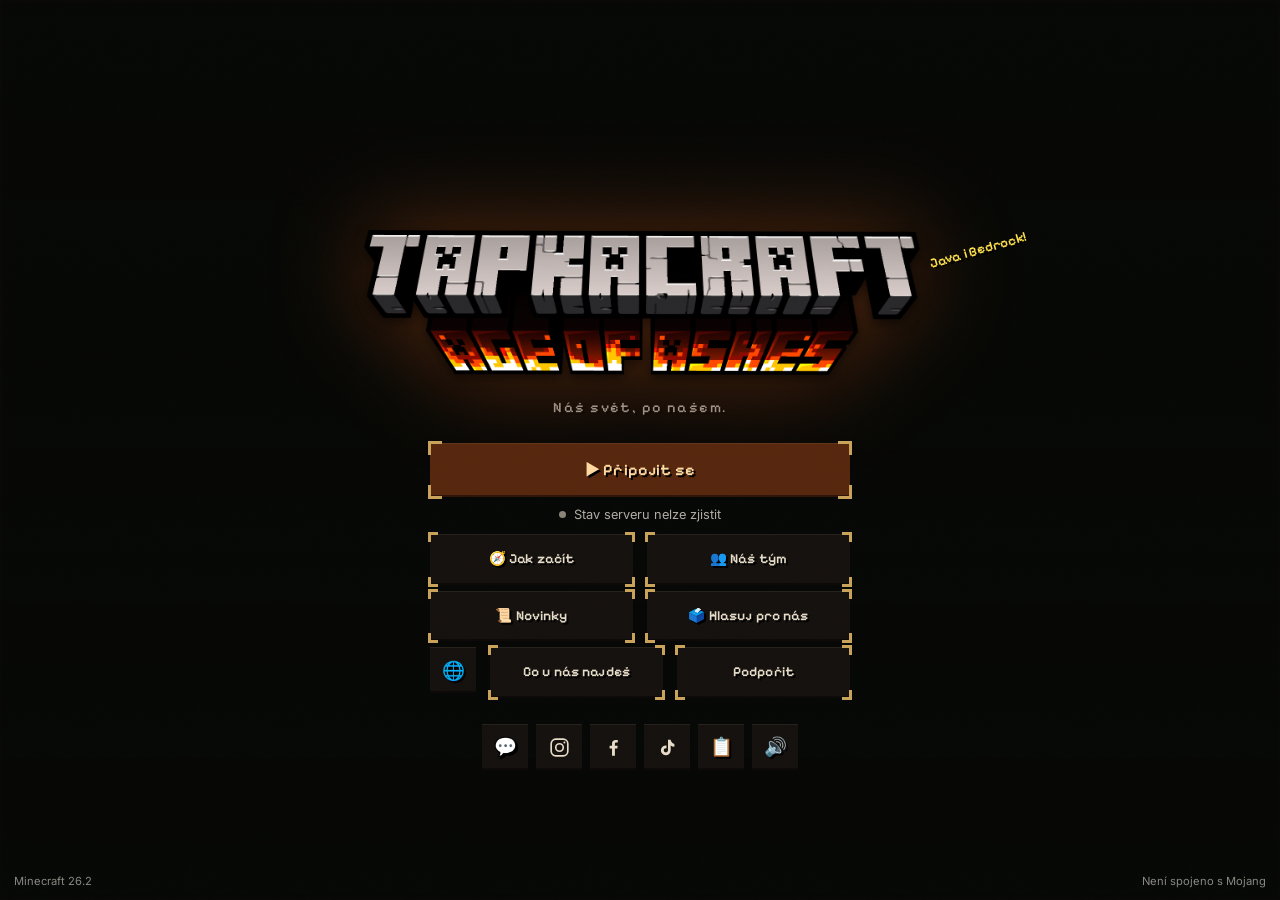
==== commit e86b55b9: "Codex only on Jak zacit and Co u nas najdes The owner wanted the two-column layout on the two screen" ====
--- a/index.html
+++ b/index.html
@@ -25,7 +25,7 @@
 <meta name="twitter:image" content="https://tapkacraft.cz/assets/img/og-image-v2.jpg">
 
 <!-- ?v= is bumped on every deploy so browsers can't serve a stale cached copy -->
-<link rel="stylesheet" href="css/style.css?v=20260903g">
+<link rel="stylesheet" href="css/style.css?v=20260903h">
 </head>
 <body data-i18n-title="meta.title.home">
 
@@ -107,13 +107,11 @@
   <!-- ===================== MULTIPLAYER (Připojit se) ===================== -->
   <section class="mc-screen" data-screen="multiplayer">
     <div class="mp-panel">
-            <button type="button" class="back" data-back data-i18n="menu.back">← Zpět</button>
+      <button type="button" class="back" data-back data-i18n="menu.back">← Zpět</button>
       <h2 class="mp-title" data-i18n="mp.title">Vyber si edici</h2>
       <p class="mp-lead" data-i18n="mp.lead">Java i Bedrock hráči se připojí na stejný server.</p>
 
-      <div class="cdx">
-        <div class="cdx-idx">
-                <div class="srow is-selected" data-select="mp" data-key="java">
+<div class="srow is-selected" data-select="mp" data-key="java">
             <div class="icn"><img src="assets/img/apple-touch-icon.png" alt="" width="42" height="42"></div>
             <div><div class="name" data-i18n="mp.java.name">TapkaCraft Java Edition</div><div class="sub" data-i18n="mp.java.sub">mc.tapkacraft.cz</div></div>
             <div class="srow-right">
@@ -121,7 +119,16 @@
               <div class="ping"><i style="height:5px"></i><i style="height:9px"></i><i style="height:13px"></i><i style="height:16px"></i></div>
       </div>
           </div>
-                <div class="srow" data-select="mp" data-key="bedrock">
+      <div class="detail is-open" data-detail="mp" data-key="java">
+        <span class="kicker" data-i18n="mp.java.kicker">JAVA EDITION</span>
+        <button type="button" class="addr" data-ip="mc.tapkacraft.cz">mc.tapkacraft.cz</button>
+        <ol>
+          <li data-i18n="mp.java.li1">Otevři Minecraft a klikni na Multiplayer</li>
+          <li data-i18n="mp.java.li2">Add Server → zadej libovolný název</li>
+          <li data-i18n="mp.java.li3">Jako adresu napiš mc.tapkacraft.cz</li>
+        </ol>
+      </div>
+      <div class="srow" data-select="mp" data-key="bedrock">
             <div class="icn"><img src="assets/img/apple-touch-icon.png" alt="" width="42" height="42"></div>
             <div><div class="name" data-i18n="mp.bedrock.name">TapkaCraft Bedrock Edition</div><div class="sub" data-i18n="mp.bedrock.sub">mobil · konzole · Windows</div></div>
             <div class="srow-right">
@@ -129,27 +136,14 @@
               <div class="ping"><i style="height:5px"></i><i style="height:9px"></i><i style="height:13px"></i><i style="height:16px"></i></div>
       </div>
           </div>
-        </div>
-        <div class="cdx-pane">
-                <div class="detail is-open" data-detail="mp" data-key="java">
-            <span class="kicker" data-i18n="mp.java.kicker">JAVA EDITION</span>
-            <button type="button" class="addr" data-ip="mc.tapkacraft.cz">mc.tapkacraft.cz</button>
-            <ol>
-              <li data-i18n="mp.java.li1">Otevři Minecraft a klikni na Multiplayer</li>
-              <li data-i18n="mp.java.li2">Add Server → zadej libovolný název</li>
-              <li data-i18n="mp.java.li3">Jako adresu napiš mc.tapkacraft.cz</li>
-            </ol>
-          </div>
-                <div class="detail" data-detail="mp" data-key="bedrock">
-            <span class="kicker" data-i18n="mp.bedrock.kicker">BEDROCK EDITION</span>
-            <button type="button" class="addr" data-ip="mc.tapkacraft.cz:56642">mc.tapkacraft.cz : 56642</button>
-            <ol>
-              <li data-i18n="mp.bedrock.li1">Záložka Servery → Přidat server</li>
-              <li data-i18n="mp.bedrock.li2">Adresa: mc.tapkacraft.cz</li>
-              <li data-i18n="mp.bedrock.li3">Port: 56642</li>
-            </ol>
-          </div>
-        </div>
+      <div class="detail" data-detail="mp" data-key="bedrock">
+        <span class="kicker" data-i18n="mp.bedrock.kicker">BEDROCK EDITION</span>
+        <button type="button" class="addr" data-ip="mc.tapkacraft.cz:56642">mc.tapkacraft.cz : 56642</button>
+        <ol>
+          <li data-i18n="mp.bedrock.li1">Záložka Servery → Přidat server</li>
+          <li data-i18n="mp.bedrock.li2">Adresa: mc.tapkacraft.cz</li>
+          <li data-i18n="mp.bedrock.li3">Port: 56642</li>
+        </ol>
       </div>
     </div>
   </section>
@@ -157,80 +151,66 @@
   <!-- ===================== SINGLEPLAYER (Náš tým) ===================== -->
   <section class="mc-screen" data-screen="team">
     <div class="mp-panel">
-            <button type="button" class="back" data-back data-i18n="menu.back">← Zpět</button>
+      <button type="button" class="back" data-back data-i18n="menu.back">← Zpět</button>
       <h2 class="mp-title" data-i18n="team.title">Admin tým</h2>
       <p class="mp-lead" data-i18n="team.lead">Lidé, kteří drží TapkaCraft nad vodou.</p>
 
-      <div class="cdx">
-        <div class="cdx-idx">
-                <div class="wrow is-selected" data-select="team" data-key="owner">
-            <img src="assets/img/avatar-tapkacs.png" alt="">
-            <div><div class="name">TapkaCS</div><div class="sub" data-i18n="team.owner.role">Majitel</div></div>
-          </div>
-                <div class="wrow" data-select="team" data-key="headadmin">
-            <img src="assets/img/avatar-kajka000.png" alt="">
-            <div><div class="name">kajka000</div><div class="sub" data-i18n="team.headadmin.role">Hlavní admin</div></div>
-          </div>
-                <div class="wrow" data-select="team" data-key="admin">
-            <img src="assets/img/avatar-tom_in_prime.png" alt="">
-            <div><div class="name">Tom_in_prime__</div><div class="sub"><span data-i18n="team.admin.role">Admin</span> <span class="trial" data-i18n="team.trial">na zkoušku</span></div></div>
-          </div>
-                <div class="wrow" data-select="team" data-key="designer">
-            <img src="assets/img/avatar-empty.png" alt="">
-            <div><div class="name">AchiCZ</div><div class="sub" data-i18n="team.designer.role">RPG &amp; Game Designer</div></div>
-          </div>
-                <div class="wrow is-empty" data-select="team" data-key="dev">
-            <img src="assets/img/avatar-empty.png" alt="">
-            <div><div class="name" data-i18n="team.empty.name">Volná pozice</div><div class="sub" data-i18n="team.dev.role">Developer</div></div>
-          </div>
-                <div class="wrow is-empty" data-select="team" data-key="helper">
-            <img src="assets/img/avatar-empty.png" alt="">
-            <div><div class="name" data-i18n="team.empty.name">Volná pozice</div><div class="sub" data-i18n="team.helper.role">Helper</div></div>
-          </div>
-                <div class="wrow is-empty" data-select="team" data-key="mod1">
-            <img src="assets/img/avatar-empty.png" alt="">
-            <div><div class="name" data-i18n="team.empty.name">Volná pozice</div><div class="sub" data-i18n="team.mod.role">Moderátor</div></div>
-          </div>
-                <div class="wrow is-empty" data-select="team" data-key="mod2">
-            <img src="assets/img/avatar-empty.png" alt="">
-            <div><div class="name" data-i18n="team.empty.name">Volná pozice</div><div class="sub" data-i18n="team.mod.role">Moderátor</div></div>
-          </div>
-        </div>
-        <div class="cdx-pane">
-                <div class="detail is-open" data-detail="team" data-key="owner">
-          <b>TapkaCS</b>
-          <p data-i18n="team.owner.desc">Zakladatel a hlavní správce serveru.</p>
-          </div>
-                <div class="detail" data-detail="team" data-key="headadmin">
-          <b>kajka000</b>
-          <p data-i18n="team.headadmin.desc">Stará se o chod a pořádek na serveru.</p>
-          </div>
-                <div class="detail" data-detail="team" data-key="admin">
-          <b>Tom_in_prime__</b>
-          <p data-i18n="team.admin.desc">Pomáhá s chodem serveru, řeší hlášení a dohlíží na moderátory.</p>
-          </div>
-                <div class="detail" data-detail="team" data-key="designer">
-          <b>AchiCZ</b>
-          <p data-i18n="team.designer.desc">Dává TapkaCraftu jeho RPG duši. Vytváří itemy, Relic, sety, runy, moby, bossy a jejich schopnosti. Z obyčejného survivalu staví svět plný tajemství a unikátního lootu.</p>
-            <p class="aside" data-i18n="team.designer.aside">(Bugy hledat nemusí. Bug si najde jeho.)</p>
-          </div>
-                <div class="detail" data-detail="team" data-key="dev">
-          <b>Volná pozice</b>
-          <p data-i18n="team.dev.desc">Programuje a ladí náš vlastní plugin. Hodí se ti Java a chuť se učit.</p>
-          </div>
-                <div class="detail" data-detail="team" data-key="helper">
-          <b>Volná pozice</b>
-          <p data-i18n="team.helper.desc">Vítá nové hráče a odpovídá na dotazy ve hře i na Discordu.</p>
-          </div>
-                <div class="detail" data-detail="team" data-key="mod1">
-          <b>Volná pozice</b>
-          <p data-i18n="team.mod.desc">Hlídá chat, řeší hlášení a spory mezi hráči.</p>
-          </div>
-                <div class="detail" data-detail="team" data-key="mod2">
-          <b>Volná pozice</b>
-          <p data-i18n="team.mod.desc">Hlídá chat, řeší hlášení a spory mezi hráči.</p>
-          </div>
-        </div>
+<div class="wrow is-selected" data-select="team" data-key="owner">
+        <img src="assets/img/avatar-tapkacs.png" alt="">
+        <div><div class="name">TapkaCS</div><div class="sub" data-i18n="team.owner.role">Majitel</div></div>
+      </div>
+      <div class="detail is-open" data-detail="team" data-key="owner">
+        <p data-i18n="team.owner.desc">Zakladatel a hlavní správce serveru.</p>
+      </div>
+      <div class="wrow" data-select="team" data-key="headadmin">
+        <img src="assets/img/avatar-kajka000.png" alt="">
+        <div><div class="name">kajka000</div><div class="sub" data-i18n="team.headadmin.role">Hlavní admin</div></div>
+      </div>
+      <div class="detail" data-detail="team" data-key="headadmin">
+        <p data-i18n="team.headadmin.desc">Stará se o chod a pořádek na serveru.</p>
+      </div>
+      <div class="wrow" data-select="team" data-key="admin">
+        <img src="assets/img/avatar-tom_in_prime.png" alt="">
+        <div><div class="name">Tom_in_prime__</div><div class="sub"><span data-i18n="team.admin.role">Admin</span> <span class="trial" data-i18n="team.trial">na zkoušku</span></div></div>
+      </div>
+      <div class="detail" data-detail="team" data-key="admin">
+        <p data-i18n="team.admin.desc">Pomáhá s chodem serveru, řeší hlášení a dohlíží na moderátory.</p>
+      </div>
+      <div class="wrow" data-select="team" data-key="designer">
+        <img src="assets/img/avatar-empty.png" alt="">
+        <div><div class="name">AchiCZ</div><div class="sub" data-i18n="team.designer.role">RPG &amp; Game Designer</div></div>
+      </div>
+      <div class="detail" data-detail="team" data-key="designer">
+        <p data-i18n="team.designer.desc">Dává TapkaCraftu jeho RPG duši. Vytváří itemy, Relic, sety, runy, moby, bossy a jejich schopnosti. Z obyčejného survivalu staví svět plný tajemství a unikátního lootu.</p>
+        <p class="aside" data-i18n="team.designer.aside">(Bugy hledat nemusí. Bug si najde jeho.)</p>
+      </div>
+      <div class="wrow is-empty" data-select="team" data-key="dev">
+        <img src="assets/img/avatar-empty.png" alt="">
+        <div><div class="name" data-i18n="team.empty.name">Volná pozice</div><div class="sub" data-i18n="team.dev.role">Developer</div></div>
+      </div>
+      <div class="detail" data-detail="team" data-key="dev">
+        <p data-i18n="team.dev.desc">Programuje a ladí náš vlastní plugin. Hodí se ti Java a chuť se učit.</p>
+      </div>
+      <div class="wrow is-empty" data-select="team" data-key="helper">
+        <img src="assets/img/avatar-empty.png" alt="">
+        <div><div class="name" data-i18n="team.empty.name">Volná pozice</div><div class="sub" data-i18n="team.helper.role">Helper</div></div>
+      </div>
+      <div class="detail" data-detail="team" data-key="helper">
+        <p data-i18n="team.helper.desc">Vítá nové hráče a odpovídá na dotazy ve hře i na Discordu.</p>
+      </div>
+      <div class="wrow is-empty" data-select="team" data-key="mod1">
+        <img src="assets/img/avatar-empty.png" alt="">
+        <div><div class="name" data-i18n="team.empty.name">Volná pozice</div><div class="sub" data-i18n="team.mod.role">Moderátor</div></div>
+      </div>
+      <div class="detail" data-detail="team" data-key="mod1">
+        <p data-i18n="team.mod.desc">Hlídá chat, řeší hlášení a spory mezi hráči.</p>
+      </div>
+      <div class="wrow is-empty" data-select="team" data-key="mod2">
+        <img src="assets/img/avatar-empty.png" alt="">
+        <div><div class="name" data-i18n="team.empty.name">Volná pozice</div><div class="sub" data-i18n="team.mod.role">Moderátor</div></div>
+      </div>
+      <div class="detail" data-detail="team" data-key="mod2">
+        <p data-i18n="team.mod.desc">Hlídá chat, řeší hlášení a spory mezi hráči.</p>
       </div>
 
       <div class="panel-cta">
@@ -248,23 +228,16 @@
       <h2 class="mp-title" data-i18n="support.title">Možnosti podpory</h2>
       <p class="mp-lead" data-i18n="support.lead">Dobrovolné, hraní zůstává zdarma pro všechny.</p>
 
-      <div class="cdx">
-        <div class="cdx-idx">
-          <div class="optgrid">
-        <div class="opt is-selected" data-select="tier" data-key="1"><span class="opt-name" data-i18n="tier.1.name">Podporovatel</span><span class="opt-val">99 Kč</span></div>
-        <div class="opt" data-select="tier" data-key="2"><span class="opt-name" data-i18n="tier.2.name">Donátor</span><span class="opt-val">249 Kč</span></div>
-        <div class="opt" data-select="tier" data-key="3"><span class="opt-name" data-i18n="tier.3.name">Legenda</span><span class="opt-val">499 Kč</span></div>
-      </div>
-        </div>
-        <div class="cdx-pane">
-          <div class="detail is-open" data-detail="tier" data-key="1">
+<div class="opt is-selected" data-select="tier" data-key="1"><span class="opt-name" data-i18n="tier.1.name">Podporovatel</span><span class="opt-val">99 Kč</span></div>
+      <div class="detail is-open" data-detail="tier" data-key="1">
         <span class="kicker" data-i18n="tier.1.kicker">PODPOROVATEL · 99 KČ</span>
         <ul>
           <li data-i18n="tier.1.li1">Speciální role na Discordu</li>
           <li data-i18n="tier.1.li2">Jméno v seznamu podporovatelů</li>
         </ul>
       </div>
-          <div class="detail" data-detail="tier" data-key="2">
+      <div class="opt" data-select="tier" data-key="2"><span class="opt-name" data-i18n="tier.2.name">Donátor</span><span class="opt-val">249 Kč</span></div>
+      <div class="detail" data-detail="tier" data-key="2">
         <span class="kicker" data-i18n="tier.2.kicker">DONÁTOR · 249 KČ</span>
         <ul>
           <li data-i18n="tier.2.li1">Vše z Podporovatele</li>
@@ -272,7 +245,8 @@
           <li data-i18n="tier.2.li3">1000 herní měny + 1 home slot navíc</li>
         </ul>
       </div>
-          <div class="detail" data-detail="tier" data-key="3">
+      <div class="opt" data-select="tier" data-key="3"><span class="opt-name" data-i18n="tier.3.name">Legenda</span><span class="opt-val">499 Kč</span></div>
+      <div class="detail" data-detail="tier" data-key="3">
         <span class="kicker" data-i18n="tier.3.kicker">LEGENDA · 499 KČ</span>
         <ul>
           <li data-i18n="tier.3.li1">Vše z Donátora</li>
@@ -280,8 +254,6 @@
           <li data-i18n="tier.3.li3">Přednostní podpora od A-teamu</li>
         </ul>
       </div>
-        </div>
-      </div>
 
       <div class="panel-cta">
         <a href="https://platby.hostify.cz/38701" target="_blank" rel="noopener" class="mbtn bevel3d">❤️ <span data-i18n="support.cta">Podpořit server</span></a>
@@ -323,8 +295,8 @@
 
   <!-- ===================== PRAVIDLA ===================== -->
   <section class="mc-screen" data-screen="start">
-    <div class="mp-panel">
-            <button type="button" class="back" data-back data-i18n="menu.back">← Zpět</button>
+    <div class="mp-panel cdx-panel">
+      <button type="button" class="back" data-back data-i18n="menu.back">← Zpět</button>
       <h2 class="mp-title" data-i18n="start.title">Jak začít</h2>
       <p class="mp-lead" data-i18n="start.lead">Prvních pár minut na serveru.</p>
 
@@ -495,10 +467,8 @@
       <!-- Tiles and panels are built by script.js from data/novinky.json, so
            adding a news item means editing that file on github.com, with no
            HTML or dictionary to touch. -->
-      <div class="cdx">
-        <div class="cdx-idx"><div class="tilegrid" id="novTiles"></div></div>
-        <div class="cdx-pane" id="novDetails"></div>
-      </div>
+<div class="tilegrid" id="novTiles"></div>
+      <div id="novDetails"></div>
       <p class="panel-note" id="novError" hidden>Novinky se teď nepodařilo načíst. Zkus to prosím za chvíli.</p>
 
     </div>
@@ -506,7 +476,7 @@
 
   <!-- ===================== CO NABÍZÍME ===================== -->
   <section class="mc-screen" data-screen="features">
-    <div class="mp-panel">
+    <div class="mp-panel cdx-panel">
       <button type="button" class="back" data-back data-i18n="menu.back">← Zpět</button>
       <h2 class="mp-title" data-i18n="features.title">Co u nás najdeš</h2>
       <p class="mp-lead" data-i18n="features.lead">Vlastní systémy, jeden server.</p>
@@ -547,7 +517,7 @@
 
 </main>
 
-<script src="js/i18n.js?v=20260903g"></script>
-<script src="js/script.js?v=20260903g"></script>
+<script src="js/i18n.js?v=20260903h"></script>
+<script src="js/script.js?v=20260903h"></script>
 </body>
 </html>
--- a/css/style.css
+++ b/css/style.css
@@ -228,10 +228,10 @@
    detail for whatever is selected on the right. Nothing expands in place, so
    picking a different entry never moves the page under the reader. */
 .mp-panel{
-  position:relative; z-index:2; width:880px; max-width:92vw;
+  position:relative; z-index:2; width:600px; max-width:90vw;
   margin-top:72px; max-height:78vh; overflow-y:auto;
   background:rgba(14,11,9,.9); border:2px solid #4a3d2a;
-  padding:24px 26px 28px; text-align:left;
+  padding:24px 26px 28px;
 }
 .mp-panel::before{
   content:""; position:absolute; inset:-2px; pointer-events:none; --f:#c9a25a;
@@ -255,6 +255,7 @@
   border-image:linear-gradient(90deg,#c9a25a,rgba(201,162,90,0)) 1;
 }
 
+.mp-panel.cdx-panel{width:880px;max-width:92vw;text-align:left;}
 .cdx{display:grid;grid-template-columns:250px 1fr;gap:22px;align-items:start;}
 .cdx-idx{display:flex;flex-direction:column;gap:4px;
   border-right:2px solid #33291c;padding-right:18px;}
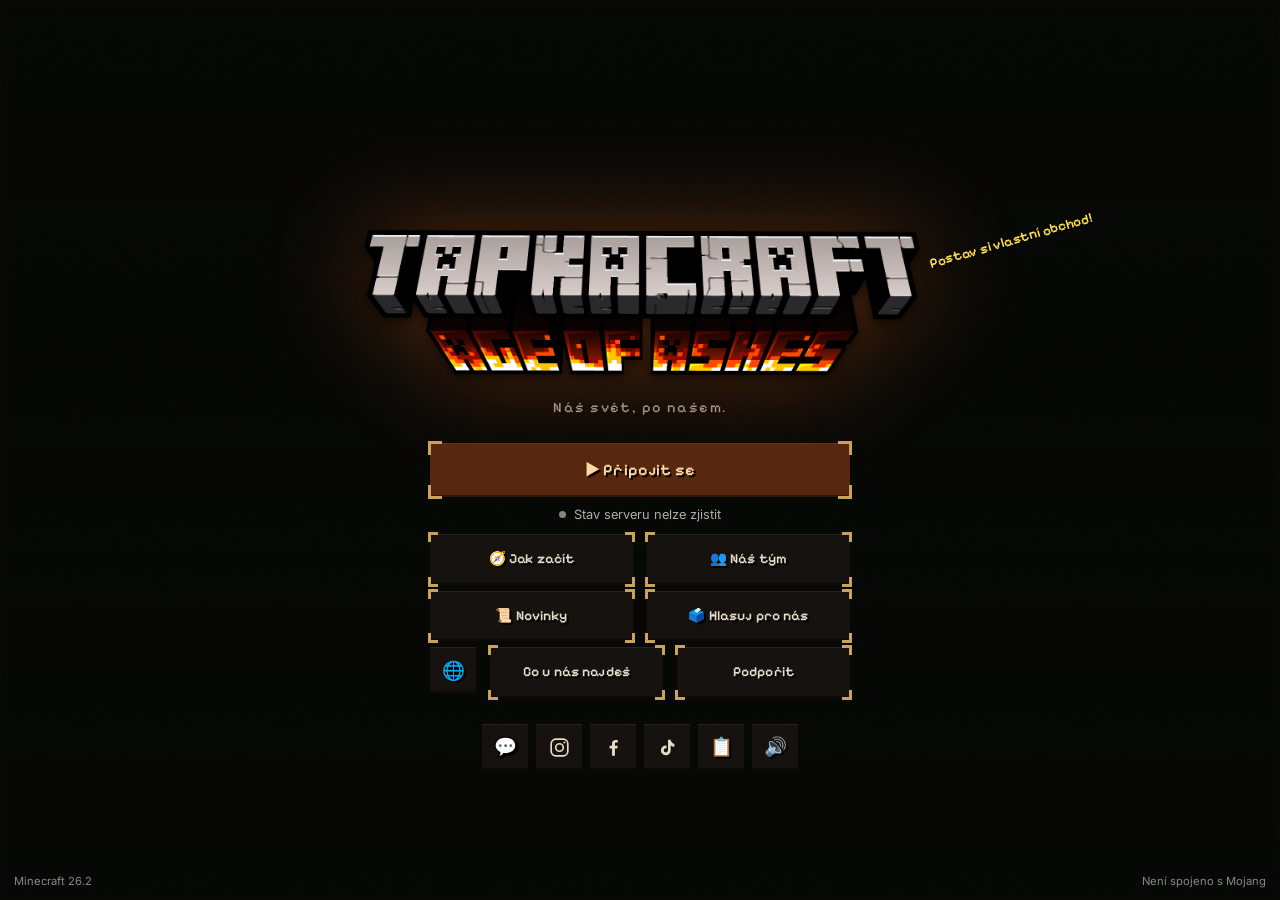
==== commit 7313502c: "Pripojit se becomes a Minecraft server list Laid out the way the game's own multiplayer screen is: a" ====
--- a/index.html
+++ b/index.html
@@ -25,7 +25,7 @@
 <meta name="twitter:image" content="https://tapkacraft.cz/assets/img/og-image-v2.jpg">
 
 <!-- ?v= is bumped on every deploy so browsers can't serve a stale cached copy -->
-<link rel="stylesheet" href="css/style.css?v=20260903h">
+<link rel="stylesheet" href="css/style.css?v=20260903i">
 </head>
 <body data-i18n-title="meta.title.home">
 
@@ -106,7 +106,7 @@
 
   <!-- ===================== MULTIPLAYER (Připojit se) ===================== -->
   <section class="mc-screen" data-screen="multiplayer">
-    <div class="mp-panel">
+    <div class="mp-panel serverlist">
       <button type="button" class="back" data-back data-i18n="menu.back">← Zpět</button>
       <h2 class="mp-title" data-i18n="mp.title">Vyber si edici</h2>
       <p class="mp-lead" data-i18n="mp.lead">Java i Bedrock hráči se připojí na stejný server.</p>
@@ -517,7 +517,7 @@
 
 </main>
 
-<script src="js/i18n.js?v=20260903h"></script>
-<script src="js/script.js?v=20260903h"></script>
+<script src="js/i18n.js?v=20260903i"></script>
+<script src="js/script.js?v=20260903i"></script>
 </body>
 </html>
--- a/css/style.css
+++ b/css/style.css
@@ -256,6 +256,43 @@
 }
 
 .mp-panel.cdx-panel{width:880px;max-width:92vw;text-align:left;}
+
+/* ===== server list =====
+   Pripojit se is laid out the way the game's own multiplayer screen is: an
+   icon square on the left, the name over its address, the player count and
+   ping bars hard right, and the selected entry rimmed in white rather than
+   in the site's ember, because that is what the game does. */
+.serverlist{width:660px;text-align:left;}
+.serverlist .srow{
+  background:rgba(0,0,0,.55); border:2px solid transparent; border-radius:0;
+  box-shadow:none; padding:8px 10px; gap:12px; align-items:flex-start; margin-bottom:4px;
+}
+.serverlist .srow:hover{background:rgba(255,255,255,.1);}
+.serverlist .srow.is-selected{
+  border-color:#fff; background:rgba(0,0,0,.55); box-shadow:none;
+}
+.serverlist .srow .icn{
+  width:64px;height:64px;flex:0 0 64px;background:#000;border:none;border-radius:0;
+}
+.serverlist .srow .icn img{width:64px;height:64px;object-fit:cover;image-rendering:pixelated;}
+.serverlist .srow > div:not(.icn):not(.srow-right){flex:1 1 auto;min-width:0;}
+.serverlist .name{
+  font-family:var(--font-ui);font-weight:500;font-size:1.02rem;color:#fff;
+  text-shadow:2px 2px 0 #3f3f3f;
+}
+.serverlist .sub{color:#9c9c9c;font-size:.86rem;margin-top:4px;}
+/* count above bars, both hard right, exactly where the game puts them */
+.serverlist .srow-right{
+  flex-direction:column;align-items:flex-end;gap:6px;align-self:flex-start;margin-left:auto;
+}
+.serverlist .players{
+  font-family:var(--font-ui);font-size:.82rem;color:#9c9c9c;text-shadow:2px 2px 0 #3f3f3f;
+}
+.serverlist .ping i{background:#7fd88f;}
+/* the how-to sits under the chosen entry like the game's own server blurb */
+.serverlist .detail{
+  background:rgba(0,0,0,.42);border:2px solid #2b2b2b;margin-top:2px;margin-bottom:14px;
+}
 .cdx{display:grid;grid-template-columns:250px 1fr;gap:22px;align-items:start;}
 .cdx-idx{display:flex;flex-direction:column;gap:4px;
   border-right:2px solid #33291c;padding-right:18px;}
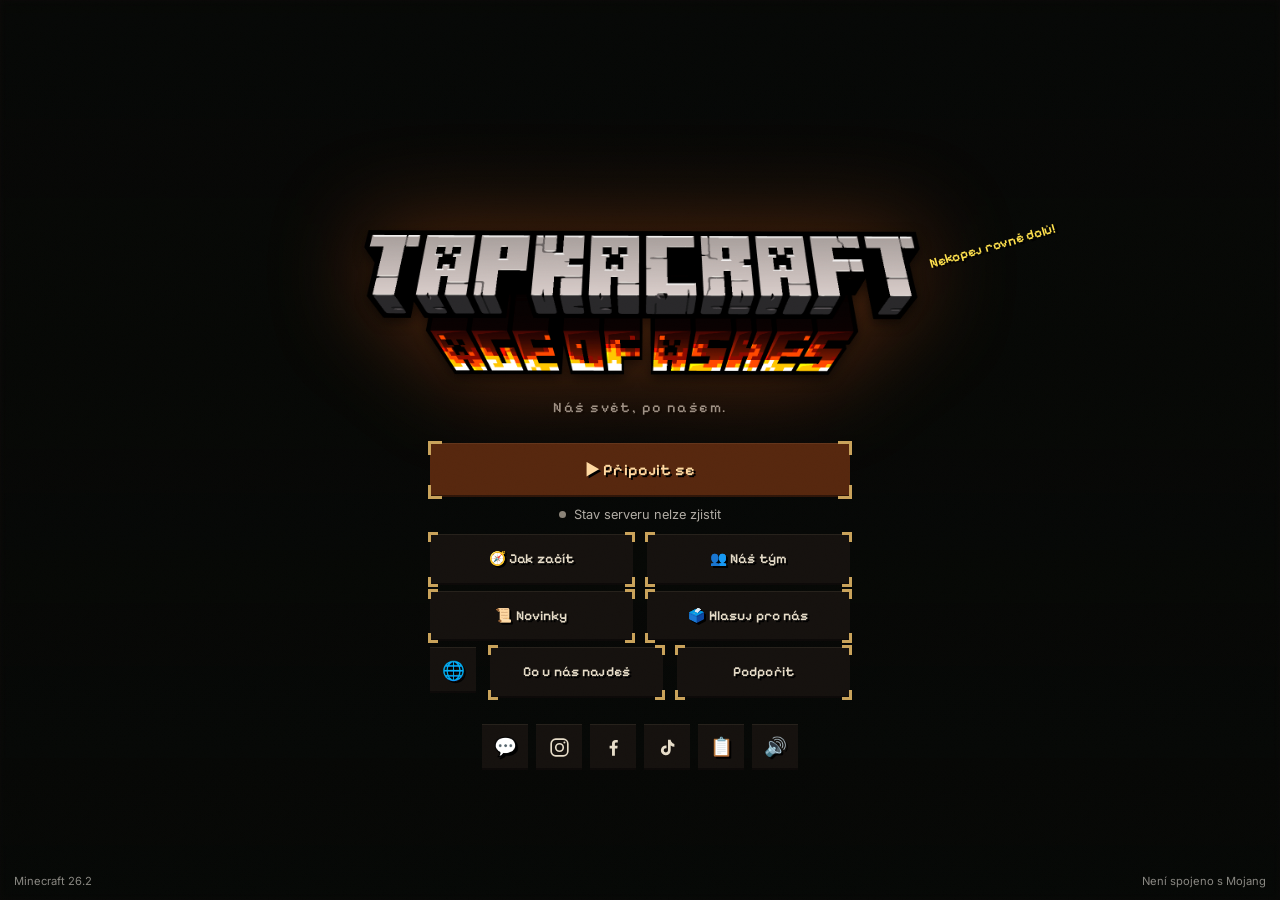
==== commit fd2096cd: "Team becomes the in-game TAB player list Laid out like the list the game shows while TAB is held: a " ====
--- a/index.html
+++ b/index.html
@@ -25,7 +25,7 @@
 <meta name="twitter:image" content="https://tapkacraft.cz/assets/img/og-image-v2.jpg">
 
 <!-- ?v= is bumped on every deploy so browsers can't serve a stale cached copy -->
-<link rel="stylesheet" href="css/style.css?v=20260903i">
+<link rel="stylesheet" href="css/style.css?v=20260903j">
 </head>
 <body data-i18n-title="meta.title.home">
 
@@ -150,65 +150,48 @@
 
   <!-- ===================== SINGLEPLAYER (Náš tým) ===================== -->
   <section class="mc-screen" data-screen="team">
-    <div class="mp-panel">
+    <div class="mp-panel tablist">
       <button type="button" class="back" data-back data-i18n="menu.back">← Zpět</button>
       <h2 class="mp-title" data-i18n="team.title">Admin tým</h2>
       <p class="mp-lead" data-i18n="team.lead">Lidé, kteří drží TapkaCraft nad vodou.</p>
 
-<div class="wrow is-selected" data-select="team" data-key="owner">
-        <img src="assets/img/avatar-tapkacs.png" alt="">
-        <div><div class="name">TapkaCS</div><div class="sub" data-i18n="team.owner.role">Majitel</div></div>
-      </div>
+      <div class="tabl">
+        <div class="tabl-head">TapkaCraft &middot; Age of Ashes</div>
+        <p class="tabl-sub" id="teamCount"></p>
+        <div class="tabl-grid">
+          <div class="wrow r-owner is-selected" data-select="team" data-key="owner"><img src="assets/img/avatar-tapkacs.png" alt=""><span class="tag" data-i18n="team.tag.owner">Majitel</span><span class="pname">TapkaCS</span><span class="ping"><i></i><i></i><i></i><i></i><i></i></span></div>
+          <div class="wrow r-headadmin" data-select="team" data-key="headadmin"><img src="assets/img/avatar-kajka000.png" alt=""><span class="tag" data-i18n="team.tag.headadmin">Hlavní admin</span><span class="pname">kajka000</span><span class="ping"><i></i><i></i><i></i><i></i><i></i></span></div>
+          <div class="wrow r-admin" data-select="team" data-key="admin"><img src="assets/img/avatar-tom_in_prime.png" alt=""><span class="tag" data-i18n="team.tag.admin">Admin</span><span class="pname">Tom_in_prime__</span><span class="ping"><i></i><i></i><i></i><i></i><i></i></span></div>
+          <div class="wrow r-designer" data-select="team" data-key="designer"><img src="assets/img/avatar-empty.png" alt=""><span class="tag" data-i18n="team.tag.designer">Design</span><span class="pname">AchiCZ</span><span class="ping"><i></i><i></i><i></i><i></i><i></i></span></div>
+          <div class="wrow r-dev is-free" data-select="team" data-key="dev"><img src="assets/img/avatar-empty.png" alt=""><span class="tag" data-i18n="team.tag.dev">Developer</span><span class="pname" data-i18n="team.empty.name">Volná pozice</span><span class="ping"><i></i><i></i><i></i><i></i><i></i></span></div>
+          <div class="wrow r-helper is-free" data-select="team" data-key="helper"><img src="assets/img/avatar-empty.png" alt=""><span class="tag" data-i18n="team.tag.helper">Helper</span><span class="pname" data-i18n="team.empty.name">Volná pozice</span><span class="ping"><i></i><i></i><i></i><i></i><i></i></span></div>
+          <div class="wrow r-mod is-free" data-select="team" data-key="mod1"><img src="assets/img/avatar-empty.png" alt=""><span class="tag" data-i18n="team.tag.mod">Moderátor</span><span class="pname" data-i18n="team.empty.name">Volná pozice</span><span class="ping"><i></i><i></i><i></i><i></i><i></i></span></div>
+          <div class="wrow r-mod is-free" data-select="team" data-key="mod2"><img src="assets/img/avatar-empty.png" alt=""><span class="tag" data-i18n="team.tag.mod">Moderátor</span><span class="pname" data-i18n="team.empty.name">Volná pozice</span><span class="ping"><i></i><i></i><i></i><i></i><i></i></span></div>
+        </div>
+      </div>
+
       <div class="detail is-open" data-detail="team" data-key="owner">
         <p data-i18n="team.owner.desc">Zakladatel a hlavní správce serveru.</p>
       </div>
-      <div class="wrow" data-select="team" data-key="headadmin">
-        <img src="assets/img/avatar-kajka000.png" alt="">
-        <div><div class="name">kajka000</div><div class="sub" data-i18n="team.headadmin.role">Hlavní admin</div></div>
-      </div>
       <div class="detail" data-detail="team" data-key="headadmin">
         <p data-i18n="team.headadmin.desc">Stará se o chod a pořádek na serveru.</p>
       </div>
-      <div class="wrow" data-select="team" data-key="admin">
-        <img src="assets/img/avatar-tom_in_prime.png" alt="">
-        <div><div class="name">Tom_in_prime__</div><div class="sub"><span data-i18n="team.admin.role">Admin</span> <span class="trial" data-i18n="team.trial">na zkoušku</span></div></div>
-      </div>
       <div class="detail" data-detail="team" data-key="admin">
         <p data-i18n="team.admin.desc">Pomáhá s chodem serveru, řeší hlášení a dohlíží na moderátory.</p>
-      </div>
-      <div class="wrow" data-select="team" data-key="designer">
-        <img src="assets/img/avatar-empty.png" alt="">
-        <div><div class="name">AchiCZ</div><div class="sub" data-i18n="team.designer.role">RPG &amp; Game Designer</div></div>
       </div>
       <div class="detail" data-detail="team" data-key="designer">
         <p data-i18n="team.designer.desc">Dává TapkaCraftu jeho RPG duši. Vytváří itemy, Relic, sety, runy, moby, bossy a jejich schopnosti. Z obyčejného survivalu staví svět plný tajemství a unikátního lootu.</p>
         <p class="aside" data-i18n="team.designer.aside">(Bugy hledat nemusí. Bug si najde jeho.)</p>
       </div>
-      <div class="wrow is-empty" data-select="team" data-key="dev">
-        <img src="assets/img/avatar-empty.png" alt="">
-        <div><div class="name" data-i18n="team.empty.name">Volná pozice</div><div class="sub" data-i18n="team.dev.role">Developer</div></div>
-      </div>
       <div class="detail" data-detail="team" data-key="dev">
         <p data-i18n="team.dev.desc">Programuje a ladí náš vlastní plugin. Hodí se ti Java a chuť se učit.</p>
       </div>
-      <div class="wrow is-empty" data-select="team" data-key="helper">
-        <img src="assets/img/avatar-empty.png" alt="">
-        <div><div class="name" data-i18n="team.empty.name">Volná pozice</div><div class="sub" data-i18n="team.helper.role">Helper</div></div>
-      </div>
       <div class="detail" data-detail="team" data-key="helper">
         <p data-i18n="team.helper.desc">Vítá nové hráče a odpovídá na dotazy ve hře i na Discordu.</p>
       </div>
-      <div class="wrow is-empty" data-select="team" data-key="mod1">
-        <img src="assets/img/avatar-empty.png" alt="">
-        <div><div class="name" data-i18n="team.empty.name">Volná pozice</div><div class="sub" data-i18n="team.mod.role">Moderátor</div></div>
-      </div>
       <div class="detail" data-detail="team" data-key="mod1">
         <p data-i18n="team.mod.desc">Hlídá chat, řeší hlášení a spory mezi hráči.</p>
       </div>
-      <div class="wrow is-empty" data-select="team" data-key="mod2">
-        <img src="assets/img/avatar-empty.png" alt="">
-        <div><div class="name" data-i18n="team.empty.name">Volná pozice</div><div class="sub" data-i18n="team.mod.role">Moderátor</div></div>
-      </div>
       <div class="detail" data-detail="team" data-key="mod2">
         <p data-i18n="team.mod.desc">Hlídá chat, řeší hlášení a spory mezi hráči.</p>
       </div>
@@ -216,7 +199,6 @@
       <div class="panel-cta">
         <a href="https://forms.gle/BXt4UdtvaejTZ94a6" target="_blank" rel="noopener" class="mbtn bevel3d">📝 <span data-i18n="team.join.cta">Přihlásit se do týmu</span></a>
       </div>
-
       <p class="panel-note" data-i18n="team.join.note">Máš zájem o některou z volných pozic? Vyplň formulář výš a napiš nám, o kterou stojíš a proč zrovna ty. <b>Podmínkou je minimální věk 16 let.</b></p>
     </div>
   </section>
@@ -517,7 +499,7 @@
 
 </main>
 
-<script src="js/i18n.js?v=20260903i"></script>
-<script src="js/script.js?v=20260903i"></script>
+<script src="js/i18n.js?v=20260903j"></script>
+<script src="js/script.js?v=20260903j"></script>
 </body>
 </html>
--- a/css/style.css
+++ b/css/style.css
@@ -292,6 +292,62 @@
 /* the how-to sits under the chosen entry like the game's own server blurb */
 .serverlist .detail{
   background:rgba(0,0,0,.42);border:2px solid #2b2b2b;margin-top:2px;margin-bottom:14px;
+}
+
+/* ===== TAB player list =====
+   The roster is laid out like the list the game shows while TAB is held: a
+   centred header, names in two columns with a coloured rank prefix and ping
+   bars, unfilled seats greyed the way an offline player is. Rank colours are
+   the server's own rarity ladder, so the palette teaches the system before a
+   visitor ever joins. */
+.tablist{width:720px;text-align:left;}
+.tabl{background:rgba(0,0,0,.62);padding:14px 16px;margin-bottom:14px;}
+.tabl-head{
+  text-align:center;color:#fff;font-family:var(--font-ui);font-size:1rem;
+  text-shadow:2px 2px 0 #3f3f3f;margin-bottom:3px;
+}
+.tabl-sub{text-align:center;color:#a8a8a8;font-family:var(--font-ui);font-size:.8rem;margin-bottom:14px;}
+.tabl-grid{display:grid;grid-template-columns:1fr 1fr;gap:3px 20px;}
+
+.tabl .wrow{
+  display:flex;align-items:center;gap:8px;
+  background:rgba(255,255,255,.09);border:none;border-radius:0;box-shadow:none;
+  padding:5px 8px;margin:0;cursor:pointer;min-width:0;
+}
+.tabl .wrow:hover{background:rgba(255,255,255,.18);}
+.tabl .wrow.is-selected{background:rgba(255,255,255,.26);box-shadow:inset 0 0 0 2px #fff;}
+.tabl .wrow img{width:22px;height:22px;flex:0 0 22px;border:none;border-radius:0;background:none;}
+.tabl .tag{
+  font-family:var(--font-ui);font-size:.76rem;flex:0 0 auto;
+  text-shadow:2px 2px 0 #3f3f3f;white-space:nowrap;
+}
+.tabl .tag::before{content:"[";}
+.tabl .tag::after{content:"]";}
+.tabl .pname{
+  flex:1 1 auto;min-width:0;font-family:var(--font-ui);font-size:.84rem;color:#fff;
+  text-shadow:2px 2px 0 #3f3f3f;white-space:nowrap;overflow:hidden;text-overflow:ellipsis;
+}
+.tabl .ping{display:flex;gap:2px;align-items:flex-end;height:12px;flex:0 0 auto;}
+.tabl .ping i{width:2px;background:#4fbf5f;}
+.tabl .ping i:nth-child(1){height:3px;}
+.tabl .ping i:nth-child(2){height:5px;}
+.tabl .ping i:nth-child(3){height:7px;}
+.tabl .ping i:nth-child(4){height:9px;}
+.tabl .ping i:nth-child(5){height:12px;}
+/* an unfilled seat reads the way an offline player does in game */
+.tabl .wrow.is-free{opacity:.45;}
+.tabl .wrow.is-free .ping i{background:#6a6a6a;}
+.tabl .wrow.is-free .tag{color:#9a9a9a;}
+
+.tabl .r-owner .tag{color:#ff5c5c;}
+.tabl .r-headadmin .tag{color:#ffb03a;}
+.tabl .r-admin .tag{color:#c86bff;}
+.tabl .r-designer .tag{color:#5b9dff;}
+
+.tablist .detail{background:rgba(0,0,0,.42);border:2px solid #2b2b2b;}
+@media (max-width:640px){
+  .tabl-grid{grid-template-columns:1fr;}
+  .tabl .tag{font-size:.7rem;}
 }
 .cdx{display:grid;grid-template-columns:250px 1fr;gap:22px;align-items:start;}
 .cdx-idx{display:flex;flex-direction:column;gap:4px;
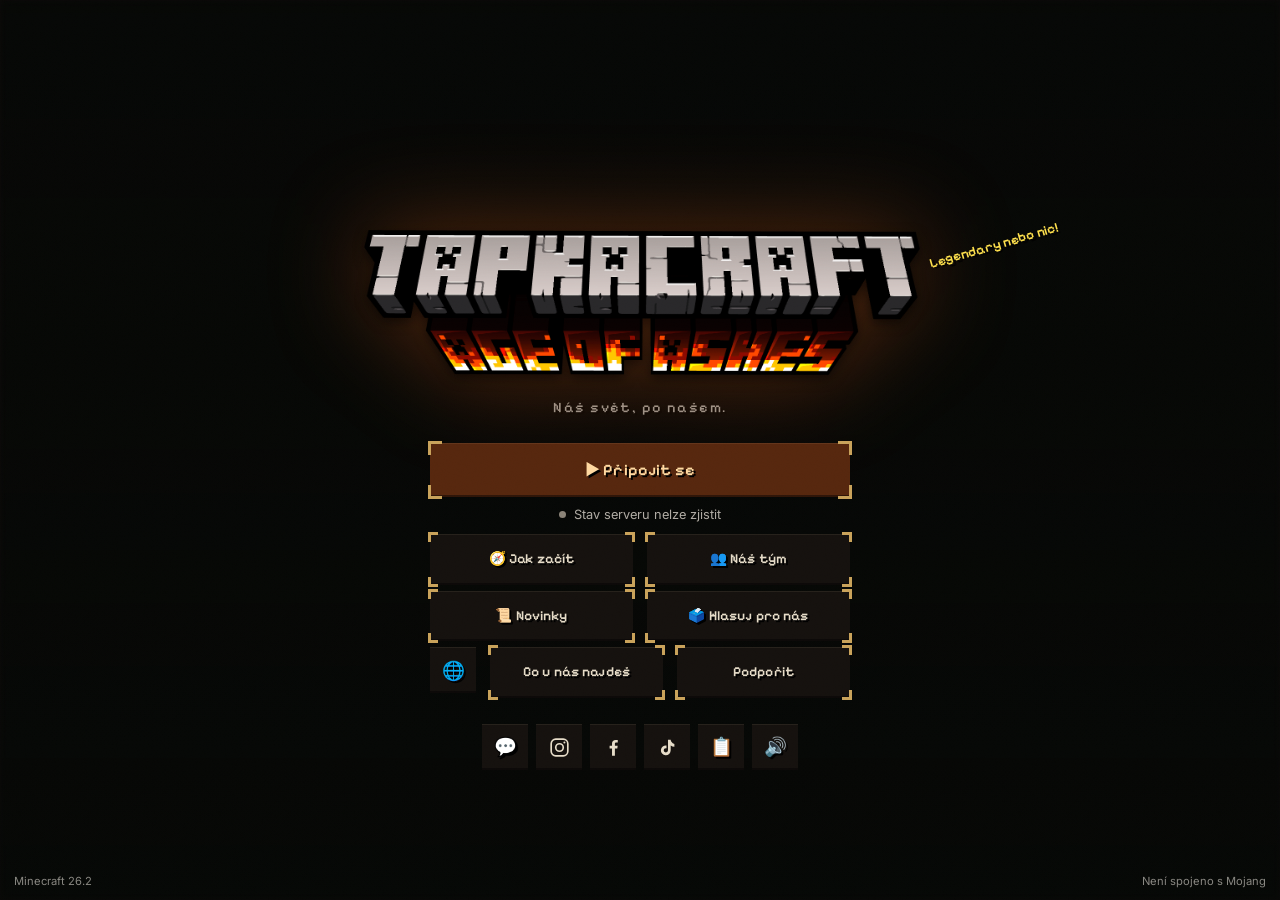
==== commit 8f058aef: "Support tiers become a comparison table Rows are rewards, columns are tiers, so the difference betwe" ====
--- a/index.html
+++ b/index.html
@@ -25,7 +25,7 @@
 <meta name="twitter:image" content="https://tapkacraft.cz/assets/img/og-image-v2.jpg">
 
 <!-- ?v= is bumped on every deploy so browsers can't serve a stale cached copy -->
-<link rel="stylesheet" href="css/style.css?v=20260903j">
+<link rel="stylesheet" href="css/style.css?v=20260903k">
 </head>
 <body data-i18n-title="meta.title.home">
 
@@ -210,31 +210,25 @@
       <h2 class="mp-title" data-i18n="support.title">Možnosti podpory</h2>
       <p class="mp-lead" data-i18n="support.lead">Dobrovolné, hraní zůstává zdarma pro všechny.</p>
 
-<div class="opt is-selected" data-select="tier" data-key="1"><span class="opt-name" data-i18n="tier.1.name">Podporovatel</span><span class="opt-val">99 Kč</span></div>
-      <div class="detail is-open" data-detail="tier" data-key="1">
-        <span class="kicker" data-i18n="tier.1.kicker">PODPOROVATEL · 99 KČ</span>
-        <ul>
-          <li data-i18n="tier.1.li1">Speciální role na Discordu</li>
-          <li data-i18n="tier.1.li2">Jméno v seznamu podporovatelů</li>
-        </ul>
-      </div>
-      <div class="opt" data-select="tier" data-key="2"><span class="opt-name" data-i18n="tier.2.name">Donátor</span><span class="opt-val">249 Kč</span></div>
-      <div class="detail" data-detail="tier" data-key="2">
-        <span class="kicker" data-i18n="tier.2.kicker">DONÁTOR · 249 KČ</span>
-        <ul>
-          <li data-i18n="tier.2.li1">Vše z Podporovatele</li>
-          <li data-i18n="tier.2.li2">Prefix a barevné jméno v chatu</li>
-          <li data-i18n="tier.2.li3">1000 herní měny + 1 home slot navíc</li>
-        </ul>
-      </div>
-      <div class="opt" data-select="tier" data-key="3"><span class="opt-name" data-i18n="tier.3.name">Legenda</span><span class="opt-val">499 Kč</span></div>
-      <div class="detail" data-detail="tier" data-key="3">
-        <span class="kicker" data-i18n="tier.3.kicker">LEGENDA · 499 KČ</span>
-        <ul>
-          <li data-i18n="tier.3.li1">Vše z Donátora</li>
-          <li data-i18n="tier.3.li2">3000 herní měny + 3 home sloty navíc</li>
-          <li data-i18n="tier.3.li3">Přednostní podpora od A-teamu</li>
-        </ul>
+      <div class="scroller">
+        <table class="tiertable">
+          <thead>
+            <tr>
+              <th></th>
+              <th><span class="tt-name" data-i18n="tier.1.name">Podporovatel</span><span class="tt-price">99 Kč</span></th>
+              <th class="hot"><span class="tt-name" data-i18n="tier.2.name">Donátor</span><span class="tt-price">249 Kč</span><span class="tt-badge" data-i18n="tier.popular">Nejčastější</span></th>
+              <th><span class="tt-name" data-i18n="tier.3.name">Legenda</span><span class="tt-price">499 Kč</span></th>
+            </tr>
+          </thead>
+          <tbody>
+            <tr><th scope="row" data-i18n="tier.1.li1">Speciální role na Discordu</th><td class="y">✓</td><td class="y">✓</td><td class="y">✓</td></tr>
+            <tr><th scope="row" data-i18n="tier.1.li2">Jméno v seznamu podporovatelů</th><td class="y">✓</td><td class="y">✓</td><td class="y">✓</td></tr>
+            <tr><th scope="row" data-i18n="tier.2.li2">Prefix a barevné jméno v chatu</th><td class="n">·</td><td class="y">✓</td><td class="y">✓</td></tr>
+            <tr><th scope="row" data-i18n="tier.row.money">Herní měna</th><td class="n">·</td><td class="v">1 000</td><td class="v">3 000</td></tr>
+            <tr><th scope="row" data-i18n="tier.row.homes">Home sloty navíc</th><td class="n">·</td><td class="v">+1</td><td class="v">+3</td></tr>
+            <tr><th scope="row" data-i18n="tier.3.li3">Přednostní podpora od A-teamu</th><td class="n">·</td><td class="n">·</td><td class="y">✓</td></tr>
+          </tbody>
+        </table>
       </div>
 
       <div class="panel-cta">
@@ -499,7 +493,7 @@
 
 </main>
 
-<script src="js/i18n.js?v=20260903j"></script>
-<script src="js/script.js?v=20260903j"></script>
+<script src="js/i18n.js?v=20260903k"></script>
+<script src="js/script.js?v=20260903k"></script>
 </body>
 </html>
--- a/css/style.css
+++ b/css/style.css
@@ -49,10 +49,10 @@
    double-tapping a 110px news tile blew the page up 3.5x into clipped text.
    Turn the gesture off on things meant to be tapped. Pinch zoom is untouched,
    so anyone who needs to magnify the page still can. */
-button, a, .srow, .wrow, .tile, .opt, .addr{touch-action:manipulation;}
+button, a, .srow, .wrow, .tile, .addr{touch-action:manipulation;}
 
 a:focus-visible, button:focus-visible,
-.srow:focus-visible, .wrow:focus-visible, .opt:focus-visible, .tile:focus-visible{
+.srow:focus-visible, .wrow:focus-visible, .tile:focus-visible{
   outline:2px solid var(--gold); outline-offset:3px; border-radius:4px;
 }
 
@@ -345,6 +345,33 @@
 .tabl .r-designer .tag{color:#5b9dff;}
 
 .tablist .detail{background:rgba(0,0,0,.42);border:2px solid #2b2b2b;}
+
+/* ===== tier comparison table =====
+   Rows are rewards, columns are tiers, so the difference between 99 and 499
+   is one glance rather than three lists held in the head. The table scrolls
+   inside its own box: four columns cannot honestly fit a phone, and shrinking
+   the type until they do is worse than a swipe. */
+.scroller{overflow-x:auto;margin-bottom:18px;}
+.tiertable{border-collapse:collapse;width:100%;min-width:520px;font-size:.86rem;}
+.tiertable th, .tiertable td{padding:11px 12px;text-align:center;border-bottom:1px solid #2c2620;}
+.tiertable tbody th[scope="row"]{
+  text-align:left;font-weight:400;color:#c5bbaa;width:44%;
+}
+.tiertable thead th{
+  border-bottom:2px solid #4a3d2a;padding-bottom:14px;vertical-align:bottom;
+}
+.tiertable thead th.hot{background:rgba(70,48,20,.4);}
+.tt-name{display:block;font-family:var(--font-ui);font-size:.9rem;color:#ffe9a8;}
+.tt-price{display:block;font-family:var(--font-ui);font-size:1.15rem;color:#fff;margin-top:4px;}
+.tt-badge{
+  display:block;font-family:var(--font-ui);font-size:.62rem;letter-spacing:.08em;
+  text-transform:uppercase;color:#c9a25a;margin-top:5px;
+}
+.tiertable tbody tr:hover{background:rgba(255,255,255,.035);}
+.tiertable .y{color:#7fd88f;font-size:1.05rem;}
+.tiertable .n{color:#4a423a;}
+.tiertable .v{color:#ffd9a0;font-family:var(--font-ui);font-size:.9rem;}
+.tiertable tbody tr:last-child th, .tiertable tbody tr:last-child td{border-bottom:none;}
 @media (max-width:640px){
   .tabl-grid{grid-template-columns:1fr;}
   .tabl .tag{font-size:.7rem;}
@@ -360,20 +387,20 @@
 }
 
 /* index entries: a flat list, the selected one lit and flagged with a rail */
-.cdx-idx .srow, .cdx-idx .wrow, .cdx-idx .opt, .cdx-idx .tile{
+.cdx-idx .srow, .cdx-idx .wrow, .cdx-idx .tile{
   background:none;border:none;box-shadow:none;border-radius:0;
   border-left:3px solid transparent;
   padding:9px 12px;margin:0;gap:10px;justify-content:flex-start;text-align:left;
   flex-direction:row;align-items:center;aspect-ratio:auto;
 }
-.cdx-idx .srow:hover, .cdx-idx .wrow:hover, .cdx-idx .opt:hover, .cdx-idx .tile:hover{
+.cdx-idx .srow:hover, .cdx-idx .wrow:hover, .cdx-idx .tile:hover{
   background:rgba(58,42,22,.5);color:#ffe9a8;
 }
 .cdx-idx .is-selected{
   background:rgba(70,48,20,.7)!important;border-left-color:#c9a25a!important;
   border-color:transparent;box-shadow:none!important;
 }
-.cdx-idx .name, .cdx-idx .tname, .cdx-idx .opt-name{
+.cdx-idx .name, .cdx-idx .tname{
   font-family:var(--font-ui);font-weight:500;font-size:.92rem;letter-spacing:0;text-transform:none;
 }
 .cdx-idx .is-selected .name, .cdx-idx .is-selected .tname{color:#ffe9a8;}
@@ -384,7 +411,7 @@
 }
 .cdx-idx img{width:26px;height:26px;}
 /* the tile and option grids collapse to the same single column in here */
-.cdx-idx .tilegrid, .cdx-idx .optgrid{display:flex;flex-direction:column;gap:4px;}
+.cdx-idx .tilegrid{display:flex;flex-direction:column;gap:4px;}
 
 /* the pane carries the reading text, so it gets a comfortable measure */
 .cdx-pane .detail p, .cdx-pane .detail li{text-align:left;}
@@ -419,7 +446,7 @@
   padding:12px 16px; margin-bottom:10px;
 }
 .srow:hover, .wrow:hover{background:rgba(48,36,28,.78);}
-.srow.is-selected, .wrow.is-selected, .opt.is-selected, .tile.is-selected{
+.srow.is-selected, .wrow.is-selected, .tile.is-selected{
   border-color:var(--ember); background:rgba(255,122,36,.14);
   box-shadow:inset -2px -3px rgba(0,0,0,.42), inset 2px 2px rgba(255,255,255,.16),
              0 0 14px rgba(255,122,36,.3);
@@ -482,15 +509,6 @@
 .detail p.aside{color:var(--muted-2);font-size:.8rem;}
 .detail b{display:block;font-size:.98rem;color:var(--ink);margin-bottom:6px;}
 .detail-photo{width:100%;height:auto;border-radius:2px;border:1px solid var(--line);margin-bottom:14px;display:block;}
-
-/* ===== options grid (support) ===== */
-.optgrid{display:grid;grid-template-columns:repeat(3,1fr);gap:8px;margin-bottom:4px;}
-.opt{cursor:pointer;background:rgba(28,22,18,.72);border:2px solid #000;border-radius:0;
-  box-shadow:inset -2px -3px rgba(0,0,0,.42), inset 2px 2px rgba(255,255,255,.16);
-  padding:16px 10px;text-align:center;display:flex;flex-direction:column;gap:6px;}
-.opt:hover{background:rgba(48,36,28,.78);}
-.opt-name{font-weight:700;font-size:.8rem;text-transform:uppercase;letter-spacing:.02em;}
-.opt-val{color:var(--gold);font-weight:800;font-size:.92rem;}
 
 /* ===== tile grid (novinky / pokroky) ===== */
 .tilegrid{display:grid;grid-template-columns:repeat(3,1fr);gap:8px;margin-bottom:4px;}
@@ -624,8 +642,6 @@
   .sbtn{width:40px;height:40px;font-size:1rem;}
   .mp-panel{margin-top:56px;max-height:calc(100vh - 70px);}
   .mp-title{font-size:1.1rem;}
-  .optgrid{grid-template-columns:1fr;}
-  .opt{flex-direction:row;justify-content:space-between;padding:14px 16px;}
   .tilegrid{grid-template-columns:repeat(3,1fr);gap:6px;}
   .tile{padding:12px 4px;}
   .corner-left, .corner-right{font-size:.6rem;}
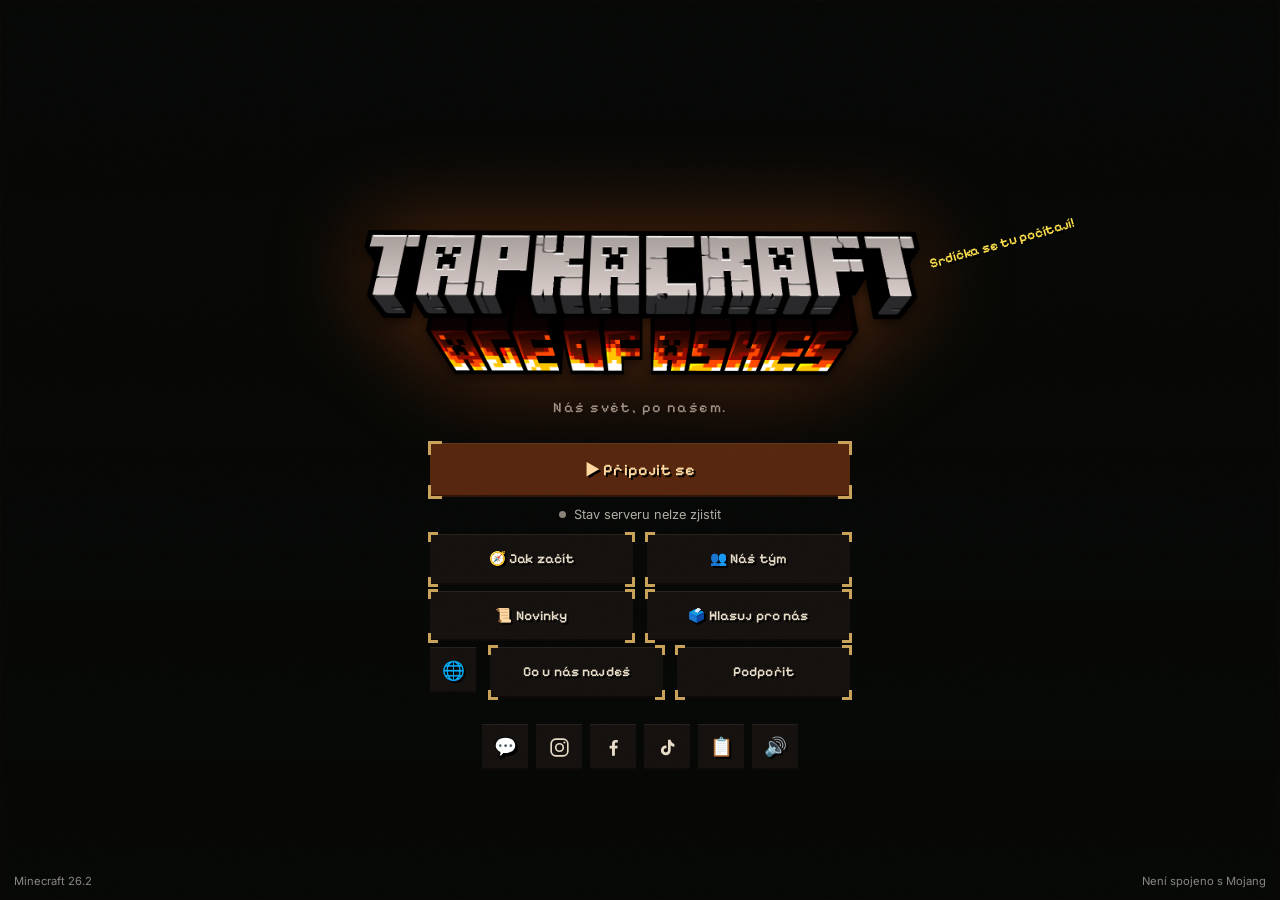
==== commit 66e59a42: "Add a maintenance page counting down to 1 January 2027 Built from scratch in the site's own RPG shel" ====
--- a/index.html
+++ b/index.html
@@ -25,7 +25,7 @@
 <meta name="twitter:image" content="https://tapkacraft.cz/assets/img/og-image-v2.jpg">
 
 <!-- ?v= is bumped on every deploy so browsers can't serve a stale cached copy -->
-<link rel="stylesheet" href="css/style.css?v=20260903k">
+<link rel="stylesheet" href="css/style.css?v=20260910a">
 </head>
 <body data-i18n-title="meta.title.home">
 
@@ -493,7 +493,7 @@
 
 </main>
 
-<script src="js/i18n.js?v=20260903k"></script>
-<script src="js/script.js?v=20260903k"></script>
+<script src="js/i18n.js?v=20260910a"></script>
+<script src="js/script.js?v=20260910a"></script>
 </body>
 </html>
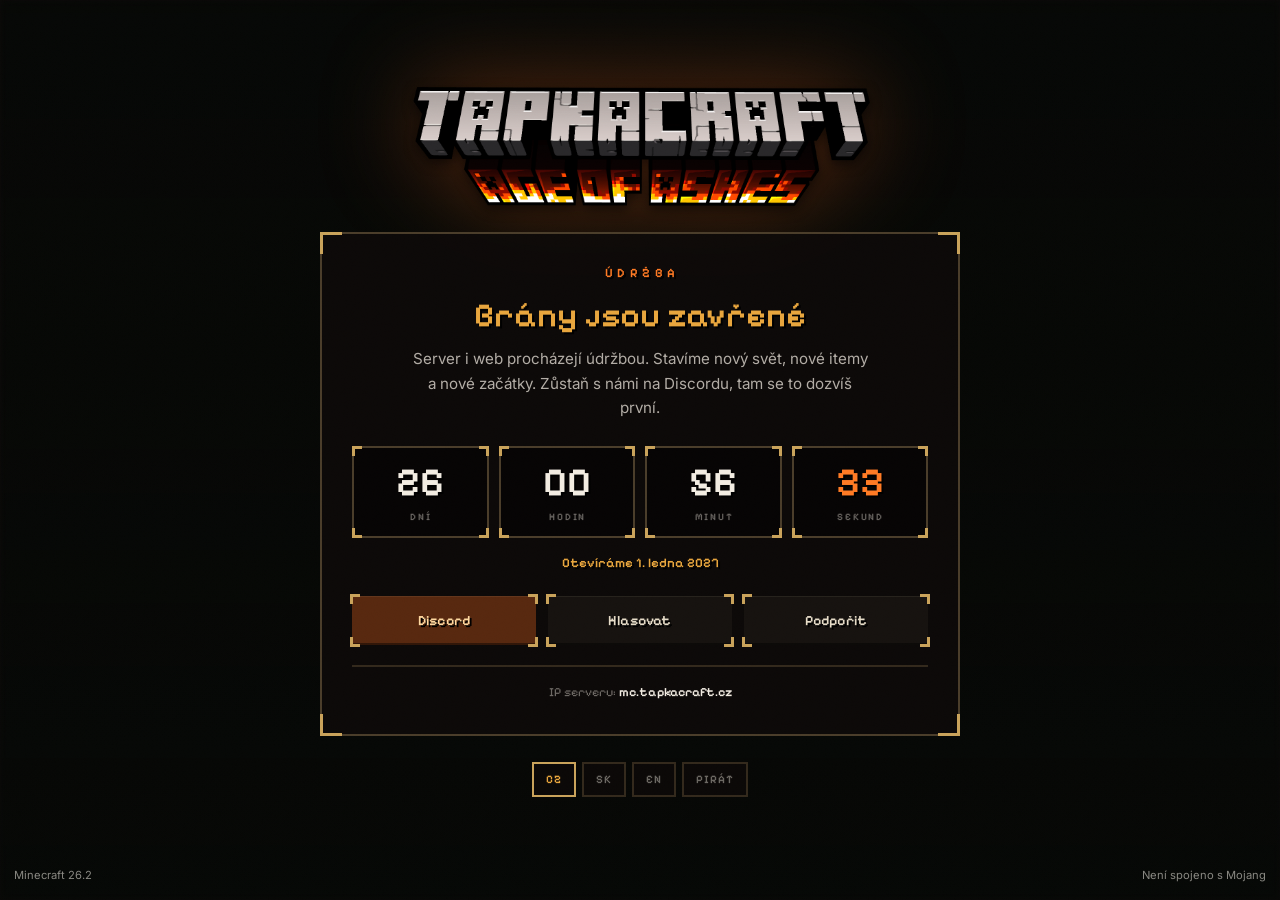
==== commit 4c2eebd3: "Put the maintenance page on the front page The countdown is what tapkacraft.cz serves now. The site " ====
--- a/index.html
+++ b/index.html
@@ -3,7 +3,7 @@
 <head>
 <meta charset="UTF-8">
 <meta name="viewport" content="width=device-width, initial-scale=1.0">
-<title>TapkaCraft · Náš svět, po našem.</title>
+<title>TapkaCraft · Údržba</title>
 
 <link rel="icon" href="favicon.ico" sizes="any">
 <link rel="apple-touch-icon" href="assets/img/apple-touch-icon.png">
@@ -11,12 +11,12 @@
 
 <link rel="preconnect" href="https://fonts.googleapis.com">
 <link rel="preconnect" href="https://fonts.gstatic.com" crossorigin>
-<link href="https://fonts.googleapis.com/css2?family=Press+Start+2P&family=Pixelify+Sans:wght@600&family=Inter:wght@400;500;600;700;800&display=swap" rel="stylesheet">
+<link href="https://fonts.googleapis.com/css2?family=Pixelify+Sans:wght@600&family=Inter:wght@400;500;600;700&display=swap" rel="stylesheet">
 
-<meta name="description" content="TapkaCraft, český Minecraft server s vlastním pluginem. Rarity na vybavení, vlastní pets, joby, aukce i vlastní pozemky. Připoj se na mc.tapkacraft.cz.">
+<meta name="description" content="TapkaCraft je v údržbě. Stavíme nový svět. Brány se otevřou 1. ledna 2027.">
 <meta property="og:type" content="website">
-<meta property="og:title" content="TapkaCraft · Náš svět, po našem.">
-<meta property="og:description" content="Český Minecraft server s vlastním pluginem. Rarity na vybavení, vlastní pets, joby, aukce i vlastní pozemky. Připoj se na mc.tapkacraft.cz.">
+<meta property="og:title" content="TapkaCraft · Údržba">
+<meta property="og:description" content="Stavíme nový svět. Brány se otevřou 1. ledna 2027.">
 <meta property="og:url" content="https://tapkacraft.cz">
 <meta property="og:image" content="https://tapkacraft.cz/assets/img/og-image-v2.jpg">
 <meta property="og:image:width" content="1200">
@@ -24,476 +24,70 @@
 <meta name="twitter:card" content="summary_large_image">
 <meta name="twitter:image" content="https://tapkacraft.cz/assets/img/og-image-v2.jpg">
 
-<!-- ?v= is bumped on every deploy so browsers can't serve a stale cached copy -->
-<link rel="stylesheet" href="css/style.css?v=20260910a">
+<link rel="stylesheet" href="css/style.css?v=20260910b">
+<link rel="stylesheet" href="css/udrzba.css?v=20260910b">
 </head>
-<body data-i18n-title="meta.title.home">
-
-<audio id="bgm" loop preload="none" src="assets/audio/ambient.mp3"></audio>
+<body data-i18n-title="meta.title.maint">
 
 <div class="grain" aria-hidden="true"></div>
+<div class="mc-bg" aria-hidden="true"><i></i><i></i><i></i><i></i></div>
+<div class="mc-scrim" aria-hidden="true"></div>
 
-<main class="mc-app" id="mcApp">
-  <!-- The game cycles a panorama behind its menu, so these four crossfade and
-       drift the same way. Decorative, hence empty elements and aria-hidden. -->
-  <div class="mc-bg" id="mcBg" aria-hidden="true"><i></i><i></i><i></i><i></i></div>
-  <div class="mc-scrim" aria-hidden="true"></div>
+<main class="maint" id="maint" data-state="waiting">
 
-  <!-- ===================== TITLE SCREEN ===================== -->
-  <section class="mc-screen is-active" data-screen="title">
-    <div class="hero-content">
-      <div class="hero-brand">
-        <!-- The wordmark is artwork now, so the h1 keeps the name for search
-             engines and screen readers while the image carries the look. -->
-        <h1 class="hero-title"><img class="hero-logo" src="assets/img/logo-tapkacraft.png" alt="TapkaCraft" width="1340" height="346"></h1>
-        <p class="hero-subtitle" data-i18n="hero.subtitle">Náš svět, po našem.</p>
-        <!-- text is swapped for a random one by script.js; the inline copy is
-             the no-JS fallback. Not a link any more: voting has its own menu
-             button, and a random joke line that opened a vote page was a trap. -->
-        <span class="hero-splash">Hlasuj pro nás!</span>
+  <img class="hero-logo" src="assets/img/logo-tapkacraft.png" alt="TapkaCraft" width="1340" height="346">
+
+  <div class="mp-panel">
+
+    <div class="when-waiting">
+      <p class="maint-kicker" data-i18n="maint.kicker">ÚDRŽBA</p>
+      <h1 class="maint-title" data-i18n="maint.title">Brány jsou zavřené</h1>
+      <p class="maint-lead" data-i18n="maint.lead">Server i web procházejí údržbou. Stavíme nový svět, nové itemy a nové začátky. Zůstaň s námi na Discordu, tam se to dozvíš první.</p>
+
+      <!-- No aria-live: a screen reader announcing four numbers every second
+           is unusable, and the date underneath carries the same fact. Each box
+           reads as its own number plus its translated label. -->
+      <div class="cd" id="cd">
+        <div class="cd-box"><span class="cd-num" id="cdD">00</span><span class="cd-lab" data-i18n="maint.d">Dní</span></div>
+        <div class="cd-box"><span class="cd-num" id="cdH">00</span><span class="cd-lab" data-i18n="maint.h">Hodin</span></div>
+        <div class="cd-box"><span class="cd-num" id="cdM">00</span><span class="cd-lab" data-i18n="maint.m">Minut</span></div>
+        <div class="cd-box sec"><span class="cd-num" id="cdS">00</span><span class="cd-lab" data-i18n="maint.s">Sekund</span></div>
       </div>
 
-      <div class="btnstack">
-        <button type="button" class="mbtn primary bevel3d" data-goto="multiplayer" data-i18n="menu.connect">▶ Připojit se</button>
-        <p class="status-line" id="liveStatus"><span class="dot"></span><span data-i18n="status.loading">Zjišťuji stav serveru…</span></p>
-        <!-- Only Pripojit se runs full width, the way the game's own menu keeps
-             one primary action and pairs the rest. Five stacked buttons had
-             squeezed the wordmark down to a 30px gap. -->
-        <div class="btnrow">
-          <button type="button" class="mbtn bevel3d" data-goto="start" data-i18n="menu.start">🧭 Jak začít</button>
-          <button type="button" class="mbtn bevel3d" data-goto="team" data-i18n="menu.team">👥 Náš tým</button>
-        </div>
-        <div class="btnrow">
-          <button type="button" class="mbtn bevel3d" data-goto="novinky" data-i18n="menu.novinky">📜 Novinky</button>
-          <button type="button" class="mbtn bevel3d" data-goto="vote" data-i18n="menu.vote">🗳️ Hlasuj pro nás</button>
-        </div>
-        <div class="btnrow">
-          <button type="button" class="sbtn bevel3d" data-goto="language" aria-label="Jazyk / Language">🌐</button>
-          <button type="button" class="mbtn bevel3d" data-goto="features" data-i18n="menu.features">Co u nás najdeš</button>
-          <button type="button" class="mbtn bevel3d" data-goto="support" data-i18n="menu.support">Podpořit</button>
-        </div>
-      </div>
-      <!-- Brand marks are inline SVG: there is no emoji for these networks,
-           and an image file each would be four more requests for 20px icons.
-           Share-tracking parameters are stripped from the URLs, or every
-           visitor's click would carry the owner's own share token. -->
-      <div class="smallbtns">
-        <a class="sbtn bevel3d" href="https://discord.gg/dN3UAeU3GV" target="_blank" rel="noopener" aria-label="Discord">💬</a>
-        <a class="sbtn bevel3d" href="https://www.instagram.com/tapkacraft.cz" target="_blank" rel="noopener" aria-label="Instagram">
-          <svg viewBox="0 0 24 24" fill="none" stroke="currentColor" stroke-width="1.9" aria-hidden="true">
-            <rect x="2.5" y="2.5" width="19" height="19" rx="5.2"/>
-            <circle cx="12" cy="12" r="4.3"/>
-            <circle cx="17.6" cy="6.4" r="1.15" fill="currentColor" stroke="none"/>
-          </svg>
-        </a>
-        <a class="sbtn bevel3d" href="https://www.facebook.com/share/192UKsewkM/" target="_blank" rel="noopener" aria-label="Facebook">
-          <svg viewBox="0 0 24 24" fill="currentColor" aria-hidden="true">
-            <path d="M13.6 21.3v-8.2h2.75l.41-3.19H13.6V7.87c0-.92.26-1.55 1.58-1.55h1.69V3.47a22.6 22.6 0 0 0-2.46-.13c-2.43 0-4.1 1.49-4.1 4.22v2.35H7.55v3.19h2.76v8.2h3.29z"/>
-          </svg>
-        </a>
-        <a class="sbtn bevel3d" href="https://www.tiktok.com/@tapkacraft.cz" target="_blank" rel="noopener" aria-label="TikTok">
-          <svg viewBox="0 0 24 24" fill="currentColor" aria-hidden="true">
-            <path d="M16.7 5.82a4.36 4.36 0 0 1-1.06-2.82h-3.06v12.2a2.47 2.47 0 1 1-2.47-2.47c.26 0 .5.04.74.11V9.72a5.6 5.6 0 1 0 4.79 5.53V9.83a7.32 7.32 0 0 0 4.23 1.35V8.13a4.34 4.34 0 0 1-3.17-2.31z"/>
-          </svg>
-        </a>
-        <button type="button" class="sbtn bevel3d" data-goto="rules" aria-label="Pravidla">📋</button>
-        <button type="button" class="sbtn bevel3d" id="muteBtn" aria-label="Ztlumit hudbu" aria-pressed="false">🔊</button>
-      </div>
+      <p class="maint-when" data-i18n="maint.when">Otevíráme 1. ledna 2027</p>
     </div>
-    <span class="corner-left">Minecraft 26.2</span>
-    <span class="corner-right" data-i18n="footer.note">Není spojeno s Mojang</span>
-  </section>
 
-  <!-- ===================== MULTIPLAYER (Připojit se) ===================== -->
-  <section class="mc-screen" data-screen="multiplayer">
-    <div class="mp-panel serverlist">
-      <button type="button" class="back" data-back data-i18n="menu.back">← Zpět</button>
-      <h2 class="mp-title" data-i18n="mp.title">Vyber si edici</h2>
-      <p class="mp-lead" data-i18n="mp.lead">Java i Bedrock hráči se připojí na stejný server.</p>
+    <div class="when-live">
+      <p class="maint-kicker" data-i18n="maint.live.kicker">OTEVŘENO</p>
+      <h1 class="maint-title" data-i18n="maint.live.title">Brány jsou otevřené!</h1>
+      <p class="maint-lead" data-i18n="maint.live.lead">Svět čeká. Připoj se a začni psát vlastní příběh.</p>
+      <div class="maint-cta"><a class="mbtn bevel3d primary" href="web.html" data-i18n="maint.live.cta">Vstoupit na web</a></div>
+    </div>
 
-<div class="srow is-selected" data-select="mp" data-key="java">
-            <div class="icn"><img src="assets/img/apple-touch-icon.png" alt="" width="42" height="42"></div>
-            <div><div class="name" data-i18n="mp.java.name">TapkaCraft Java Edition</div><div class="sub" data-i18n="mp.java.sub">mc.tapkacraft.cz</div></div>
-            <div class="srow-right">
-              <span class="players" data-players>· · ·</span>
-              <div class="ping"><i style="height:5px"></i><i style="height:9px"></i><i style="height:13px"></i><i style="height:16px"></i></div>
-      </div>
-          </div>
-      <div class="detail is-open" data-detail="mp" data-key="java">
-        <span class="kicker" data-i18n="mp.java.kicker">JAVA EDITION</span>
-        <button type="button" class="addr" data-ip="mc.tapkacraft.cz">mc.tapkacraft.cz</button>
-        <ol>
-          <li data-i18n="mp.java.li1">Otevři Minecraft a klikni na Multiplayer</li>
-          <li data-i18n="mp.java.li2">Add Server → zadej libovolný název</li>
-          <li data-i18n="mp.java.li3">Jako adresu napiš mc.tapkacraft.cz</li>
-        </ol>
-      </div>
-      <div class="srow" data-select="mp" data-key="bedrock">
-            <div class="icn"><img src="assets/img/apple-touch-icon.png" alt="" width="42" height="42"></div>
-            <div><div class="name" data-i18n="mp.bedrock.name">TapkaCraft Bedrock Edition</div><div class="sub" data-i18n="mp.bedrock.sub">mobil · konzole · Windows</div></div>
-            <div class="srow-right">
-              <span class="players" data-players>· · ·</span>
-              <div class="ping"><i style="height:5px"></i><i style="height:9px"></i><i style="height:13px"></i><i style="height:16px"></i></div>
-      </div>
-          </div>
-      <div class="detail" data-detail="mp" data-key="bedrock">
-        <span class="kicker" data-i18n="mp.bedrock.kicker">BEDROCK EDITION</span>
-        <button type="button" class="addr" data-ip="mc.tapkacraft.cz:56642">mc.tapkacraft.cz : 56642</button>
-        <ol>
-          <li data-i18n="mp.bedrock.li1">Záložka Servery → Přidat server</li>
-          <li data-i18n="mp.bedrock.li2">Adresa: mc.tapkacraft.cz</li>
-          <li data-i18n="mp.bedrock.li3">Port: 56642</li>
-        </ol>
-      </div>
+    <div class="maint-links">
+      <a class="mbtn bevel3d primary" href="https://discord.gg/dN3UAeU3GV" target="_blank" rel="noopener" data-i18n="maint.discord">Discord</a>
+      <a class="mbtn bevel3d" href="https://craftlist.cz/tapkacraft" target="_blank" rel="noopener" data-i18n="maint.vote">Hlasovat</a>
+      <a class="mbtn bevel3d" href="https://platby.hostify.cz/38701" target="_blank" rel="noopener" data-i18n="maint.store">Podpořit</a>
     </div>
-  </section>
 
-  <!-- ===================== SINGLEPLAYER (Náš tým) ===================== -->
-  <section class="mc-screen" data-screen="team">
-    <div class="mp-panel tablist">
-      <button type="button" class="back" data-back data-i18n="menu.back">← Zpět</button>
-      <h2 class="mp-title" data-i18n="team.title">Admin tým</h2>
-      <p class="mp-lead" data-i18n="team.lead">Lidé, kteří drží TapkaCraft nad vodou.</p>
+    <p class="maint-ip"><span data-i18n="maint.ip">IP serveru</span>: <b>mc.tapkacraft.cz</b></p>
 
-      <div class="tabl">
-        <div class="tabl-head">TapkaCraft &middot; Age of Ashes</div>
-        <p class="tabl-sub" id="teamCount"></p>
-        <div class="tabl-grid">
-          <div class="wrow r-owner is-selected" data-select="team" data-key="owner"><img src="assets/img/avatar-tapkacs.png" alt=""><span class="tag" data-i18n="team.tag.owner">Majitel</span><span class="pname">TapkaCS</span><span class="ping"><i></i><i></i><i></i><i></i><i></i></span></div>
-          <div class="wrow r-headadmin" data-select="team" data-key="headadmin"><img src="assets/img/avatar-kajka000.png" alt=""><span class="tag" data-i18n="team.tag.headadmin">Hlavní admin</span><span class="pname">kajka000</span><span class="ping"><i></i><i></i><i></i><i></i><i></i></span></div>
-          <div class="wrow r-admin" data-select="team" data-key="admin"><img src="assets/img/avatar-tom_in_prime.png" alt=""><span class="tag" data-i18n="team.tag.admin">Admin</span><span class="pname">Tom_in_prime__</span><span class="ping"><i></i><i></i><i></i><i></i><i></i></span></div>
-          <div class="wrow r-designer" data-select="team" data-key="designer"><img src="assets/img/avatar-empty.png" alt=""><span class="tag" data-i18n="team.tag.designer">Design</span><span class="pname">AchiCZ</span><span class="ping"><i></i><i></i><i></i><i></i><i></i></span></div>
-          <div class="wrow r-dev is-free" data-select="team" data-key="dev"><img src="assets/img/avatar-empty.png" alt=""><span class="tag" data-i18n="team.tag.dev">Developer</span><span class="pname" data-i18n="team.empty.name">Volná pozice</span><span class="ping"><i></i><i></i><i></i><i></i><i></i></span></div>
-          <div class="wrow r-helper is-free" data-select="team" data-key="helper"><img src="assets/img/avatar-empty.png" alt=""><span class="tag" data-i18n="team.tag.helper">Helper</span><span class="pname" data-i18n="team.empty.name">Volná pozice</span><span class="ping"><i></i><i></i><i></i><i></i><i></i></span></div>
-          <div class="wrow r-mod is-free" data-select="team" data-key="mod1"><img src="assets/img/avatar-empty.png" alt=""><span class="tag" data-i18n="team.tag.mod">Moderátor</span><span class="pname" data-i18n="team.empty.name">Volná pozice</span><span class="ping"><i></i><i></i><i></i><i></i><i></i></span></div>
-          <div class="wrow r-mod is-free" data-select="team" data-key="mod2"><img src="assets/img/avatar-empty.png" alt=""><span class="tag" data-i18n="team.tag.mod">Moderátor</span><span class="pname" data-i18n="team.empty.name">Volná pozice</span><span class="ping"><i></i><i></i><i></i><i></i><i></i></span></div>
-        </div>
-      </div>
+  </div>
 
-      <div class="detail is-open" data-detail="team" data-key="owner">
-        <p data-i18n="team.owner.desc">Zakladatel a hlavní správce serveru.</p>
-      </div>
-      <div class="detail" data-detail="team" data-key="headadmin">
-        <p data-i18n="team.headadmin.desc">Stará se o chod a pořádek na serveru.</p>
-      </div>
-      <div class="detail" data-detail="team" data-key="admin">
-        <p data-i18n="team.admin.desc">Pomáhá s chodem serveru, řeší hlášení a dohlíží na moderátory.</p>
-      </div>
-      <div class="detail" data-detail="team" data-key="designer">
-        <p data-i18n="team.designer.desc">Dává TapkaCraftu jeho RPG duši. Vytváří itemy, Relic, sety, runy, moby, bossy a jejich schopnosti. Z obyčejného survivalu staví svět plný tajemství a unikátního lootu.</p>
-        <p class="aside" data-i18n="team.designer.aside">(Bugy hledat nemusí. Bug si najde jeho.)</p>
-      </div>
-      <div class="detail" data-detail="team" data-key="dev">
-        <p data-i18n="team.dev.desc">Programuje a ladí náš vlastní plugin. Hodí se ti Java a chuť se učit.</p>
-      </div>
-      <div class="detail" data-detail="team" data-key="helper">
-        <p data-i18n="team.helper.desc">Vítá nové hráče a odpovídá na dotazy ve hře i na Discordu.</p>
-      </div>
-      <div class="detail" data-detail="team" data-key="mod1">
-        <p data-i18n="team.mod.desc">Hlídá chat, řeší hlášení a spory mezi hráči.</p>
-      </div>
-      <div class="detail" data-detail="team" data-key="mod2">
-        <p data-i18n="team.mod.desc">Hlídá chat, řeší hlášení a spory mezi hráči.</p>
-      </div>
+  <div class="maint-langs" id="maintLangs">
+    <button type="button" data-lang="cs">CZ</button>
+    <button type="button" data-lang="sk">SK</button>
+    <button type="button" data-lang="en">EN</button>
+    <button type="button" data-lang="cs-x-pirate">PIRÁT</button>
+  </div>
 
-      <div class="panel-cta">
-        <a href="https://forms.gle/BXt4UdtvaejTZ94a6" target="_blank" rel="noopener" class="mbtn bevel3d">📝 <span data-i18n="team.join.cta">Přihlásit se do týmu</span></a>
-      </div>
-      <p class="panel-note" data-i18n="team.join.note">Máš zájem o některou z volných pozic? Vyplň formulář výš a napiš nám, o kterou stojíš a proč zrovna ty. <b>Podmínkou je minimální věk 16 let.</b></p>
-    </div>
-  </section>
-
-  <!-- ===================== OPTIONS (Podpořit) ===================== -->
-  <section class="mc-screen" data-screen="support">
-    <div class="mp-panel">
-      <button type="button" class="back" data-back data-i18n="menu.back">← Zpět</button>
-      <h2 class="mp-title" data-i18n="support.title">Možnosti podpory</h2>
-      <p class="mp-lead" data-i18n="support.lead">Dobrovolné, hraní zůstává zdarma pro všechny.</p>
-
-      <div class="scroller">
-        <table class="tiertable">
-          <thead>
-            <tr>
-              <th></th>
-              <th><span class="tt-name" data-i18n="tier.1.name">Podporovatel</span><span class="tt-price">99 Kč</span></th>
-              <th class="hot"><span class="tt-name" data-i18n="tier.2.name">Donátor</span><span class="tt-price">249 Kč</span><span class="tt-badge" data-i18n="tier.popular">Nejčastější</span></th>
-              <th><span class="tt-name" data-i18n="tier.3.name">Legenda</span><span class="tt-price">499 Kč</span></th>
-            </tr>
-          </thead>
-          <tbody>
-            <tr><th scope="row" data-i18n="tier.1.li1">Speciální role na Discordu</th><td class="y">✓</td><td class="y">✓</td><td class="y">✓</td></tr>
-            <tr><th scope="row" data-i18n="tier.1.li2">Jméno v seznamu podporovatelů</th><td class="y">✓</td><td class="y">✓</td><td class="y">✓</td></tr>
-            <tr><th scope="row" data-i18n="tier.2.li2">Prefix a barevné jméno v chatu</th><td class="n">·</td><td class="y">✓</td><td class="y">✓</td></tr>
-            <tr><th scope="row" data-i18n="tier.row.money">Herní měna</th><td class="n">·</td><td class="v">1 000</td><td class="v">3 000</td></tr>
-            <tr><th scope="row" data-i18n="tier.row.homes">Home sloty navíc</th><td class="n">·</td><td class="v">+1</td><td class="v">+3</td></tr>
-            <tr><th scope="row" data-i18n="tier.3.li3">Přednostní podpora od A-teamu</th><td class="n">·</td><td class="n">·</td><td class="y">✓</td></tr>
-          </tbody>
-        </table>
-      </div>
-
-      <div class="panel-cta">
-        <a href="https://platby.hostify.cz/38701" target="_blank" rel="noopener" class="mbtn bevel3d">❤️ <span data-i18n="support.cta">Podpořit server</span></a>
-      </div>
-      <p class="panel-note" data-i18n="donate.note">Platba kartou nebo bankovním převodem. Vyber si částku podle úrovně, která tě zaujala. Odměny se ti do hry přidají automaticky po přijetí platby. O speciální roli na Discordu napiš někomu z A-teamu.</p>
-
-      <div class="supporters">
-        <h3 data-i18n="supporters.title">Podporovatelé</h3>
-        <p class="supporters-empty" data-i18n="supporters.empty">Zatím tu nikdo není, buď první, kdo server podpoří!</p>
-      </div>
-    </div>
-  </section>
-
-  <!-- ===================== LANGUAGE ===================== -->
-  <section class="mc-screen" data-screen="language">
-    <div class="mp-panel">
-      <button type="button" class="back" data-back data-i18n="menu.back">← Zpět</button>
-      <h2 class="mp-title">Jazyk / Language</h2>
-      <p class="mp-lead" data-i18n="lang.lead">Vyber si jazyk stránky.</p>
-
-      <div class="srow" data-lang-row="cs">
-        <div class="icn flag">🇨🇿</div>
-        <div><div class="name">Čeština</div><div class="sub">Czech</div></div>
-      </div>
-      <div class="srow" data-lang-row="sk">
-        <div class="icn flag">🇸🇰</div>
-        <div><div class="name">Slovenčina</div><div class="sub">Slovak</div></div>
-      </div>
-      <div class="srow" data-lang-row="en">
-        <div class="icn flag">🇬🇧</div>
-        <div><div class="name">English</div><div class="sub">Angličtina</div></div>
-      </div>
-      <div class="srow" data-lang-row="cs-x-pirate">
-        <div class="icn flag">🏴‍☠️</div>
-        <div><div class="name">Pirátština</div><div class="sub">Pirate Speak</div></div>
-      </div>
-    </div>
-  </section>
-
-  <!-- ===================== PRAVIDLA ===================== -->
-  <section class="mc-screen" data-screen="start">
-    <div class="mp-panel cdx-panel">
-      <button type="button" class="back" data-back data-i18n="menu.back">← Zpět</button>
-      <h2 class="mp-title" data-i18n="start.title">Jak začít</h2>
-      <p class="mp-lead" data-i18n="start.lead">Prvních pár minut na serveru.</p>
-
-      <div class="cdx">
-        <div class="cdx-idx">
-                <div class="srow is-selected" data-select="start" data-key="first">
-            <div class="icn">🚀</div>
-            <div><div class="name" data-i18n="start.first.name">První kroky</div><div class="sub" data-i18n="start.first.sub">Co dělat hned po připojení</div></div>
-          </div>
-                <div class="srow" data-select="start" data-key="jobs">
-            <div class="icn">💼</div>
-            <div><div class="name" data-i18n="start.jobs.name">Joby</div><div class="sub" data-i18n="start.jobs.sub">Vydělávej tím, co stejně děláš</div></div>
-          </div>
-                <div class="srow" data-select="start" data-key="shop">
-            <div class="icn">🏪</div>
-            <div><div class="name" data-i18n="start.shop.name">Shop a prodej</div><div class="sub" data-i18n="start.shop.sub">Nákup od serveru za pevnou cenu</div></div>
-          </div>
-                <div class="srow" data-select="start" data-key="auction">
-            <div class="icn">💰</div>
-            <div><div class="name" data-i18n="start.auction.name">Aukce</div><div class="sub" data-i18n="start.auction.sub">Prodej ostatním hráčům, ne serveru</div></div>
-          </div>
-                <div class="srow" data-select="start" data-key="pets">
-            <div class="icn">🐺</div>
-            <div><div class="name" data-i18n="start.pets.name">Pets</div><div class="sub" data-i18n="start.pets.sub">Vlastní zvíře se jménem i efekty</div></div>
-          </div>
-                <div class="srow" data-select="start" data-key="home">
-            <div class="icn">🏠</div>
-            <div><div class="name" data-i18n="start.home.name">Domov a teleporty</div><div class="sub" data-i18n="start.home.sub">Ať se máš kam vracet</div></div>
-          </div>
-                <div class="srow" data-select="start" data-key="money">
-            <div class="icn">🪙</div>
-            <div><div class="name" data-i18n="start.money.name">Peníze</div><div class="sub" data-i18n="start.money.sub">Zůstatek, placení, žebříček</div></div>
-          </div>
-                <div class="srow" data-select="start" data-key="help">
-            <div class="icn">🆘</div>
-            <div><div class="name" data-i18n="start.help.name">Něco se stalo</div><div class="sub" data-i18n="start.help.sub">Griefing, podvádění, rozbitá věc</div></div>
-          </div>
-        </div>
-        <div class="cdx-pane">
-                <div class="detail is-open" data-detail="start" data-key="first">
-            <span class="kicker" data-i18n="start.first.kicker">PRVNÍ KROKY</span>
-            <ol>
-              <li data-i18n="start.first.li1">Připoj se a rozhlédni se po spawnu.</li>
-              <li data-i18n="start.first.li2">Jdi kopat, kácet nebo rybařit. Joby máš zapnuté od začátku a platí se ti hned.</li>
-              <li data-i18n="start.first.li3">Nastav si domov přes /sethome, ať se máš kam vracet.</li>
-              <li data-i18n="start.first.li4">V /shop nakoupíš základ, přes /sell a /sellhand prodáš, co nasbíráš.</li>
-              <li data-i18n="start.first.li5">Zaskoč na /city za hráčskými obchody.</li>
-            </ol>
-          </div>
-                <div class="detail" data-detail="start" data-key="jobs">
-            <span class="kicker" data-i18n="start.jobs.kicker">JOBY</span>
-            <ul>
-              <li data-i18n="start.jobs.li1">Nikam se nehlásíš, všechny joby máš od začátku.</li>
-              <li data-i18n="start.jobs.li2">Platí se ti za práci: těžení, kácení, zabíjení mobů, rybaření a další.</li>
-              <li data-i18n="start.jobs.li3">Každá kategorie má vlastní level a každý blok svou cenu.</li>
-              <li data-i18n="start.jobs.li4">Čím víc kategorii děláš, tím vyšší level, a tím víc peněz za stejnou práci.</li>
-              <li data-i18n="start.jobs.li5">/jobs ukáže tvoje levely i žebříček nejlepších hráčů.</li>
-            </ul>
-          </div>
-                <div class="detail" data-detail="start" data-key="shop">
-            <span class="kicker" data-i18n="start.shop.kicker">SHOP A PRODEJ</span>
-            <ul>
-              <li data-i18n="start.shop.li1">/shop otevře serverový obchod: bloky, jídlo, nářadí, enchant knížky a další.</li>
-              <li data-i18n="start.shop.li2">Nářadí a zbroj ze shopu má vždycky raritu Common.</li>
-              <li data-i18n="start.shop.li3">Prodávat jde přes /sell a /sellhand, kterým prodáš to, co zrovna držíš.</li>
-            </ul>
-          </div>
-                <div class="detail" data-detail="start" data-key="auction">
-            <span class="kicker" data-i18n="start.auction.kicker">AUKCE</span>
-            <ul>
-              <li data-i18n="start.auction.li1">Hráčský systém: kupuješ a prodáváš mezi hráči.</li>
-              <li data-i18n="start.auction.li2">Hodí se na věci, které shop nevykoupí, třeba legendary netherite krumpáč.</li>
-              <li data-i18n="start.auction.li3">Cenu si určuješ sám.</li>
-            </ul>
-          </div>
-                <div class="detail" data-detail="start" data-key="pets">
-            <span class="kicker" data-i18n="start.pets.kicker">PETS</span>
-            <ul>
-              <li data-i18n="start.pets.li1">Rozmnož zvíře a na mládě klikni se shiftem a pravým tlačítkem. Dostaneš jeho vajíčko.</li>
-              <li data-i18n="start.pets.li2">Vajíčko použij a zvíře se ti objeví v /pets.</li>
-              <li data-i18n="start.pets.li3">Venku můžeš mít jedno zvíře. V /pets mu nastavíš jméno, barvu, dospělou nebo mladou verzi i efekty.</li>
-              <li data-i18n="start.pets.li4">Vajíčka, která nepoužiješ, prodáš v aukci nebo přes villager shop.</li>
-            </ul>
-          </div>
-                <div class="detail" data-detail="start" data-key="home">
-            <span class="kicker" data-i18n="start.home.kicker">DOMOV A TELEPORTY</span>
-            <ul>
-              <li data-i18n="start.home.li1">/sethome nastaví domov, mít jich můžeš dva.</li>
-              <li data-i18n="start.home.li2">/home tě k němu teleportuje.</li>
-              <li data-i18n="start.home.li3">/spawn tě vrátí na spawn.</li>
-              <li data-i18n="start.home.li4">/city tě hodí do bezpečného města s hráčskými obchody.</li>
-              <li data-i18n="start.home.li5">/tpa nick pošle žádost o teleport k jinému hráči.</li>
-            </ul>
-          </div>
-                <div class="detail" data-detail="start" data-key="money">
-            <span class="kicker" data-i18n="start.money.kicker">PENÍZE</span>
-            <ul>
-              <li data-i18n="start.money.li1">/balance ukáže tvůj zůstatek.</li>
-              <li data-i18n="start.money.li2">/pay pošle peníze přímo jinému hráči.</li>
-              <li data-i18n="start.money.li3">/balancetop je žebříček nejbohatších.</li>
-            </ul>
-          </div>
-                <div class="detail" data-detail="start" data-key="help">
-            <span class="kicker" data-i18n="start.help.kicker">NĚCO SE STALO</span>
-            <ul>
-              <li data-i18n="start.help.li1">Napiš /helpop a ozve se ti někdo z týmu.</li>
-              <li data-i18n="start.help.li2">Stejně dobře to funguje přes Discord.</li>
-            </ul>
-          </div>
-        </div>
-      </div>
-    </div>
-  </section>
-
-  <section class="mc-screen" data-screen="rules">
-    <div class="mp-panel">
-      <button type="button" class="back" data-back data-i18n="menu.back">← Zpět</button>
-      <h2 class="mp-title" data-i18n="rules.title">Pravidla</h2>
-      <p class="mp-lead" data-i18n="rules.lead">Ať je hra fér pro všechny.</p>
-
-      <div class="rulerow"><span class="rulenum">1</span><p data-i18n="rules.1"><b>0 srdcí = konec.</b> Když ztratíš poslední srdce, jsi ze serveru permanentně vyřazen.</p></div>
-      <div class="rulerow"><span class="rulenum">2</span><p data-i18n="rules.2"><b>Cheatování se nevyplácí.</b> Server automaticky detekuje cheat klienty a hackování je důvod k banu.</p></div>
-      <div class="rulerow"><span class="rulenum">3</span><p data-i18n="rules.3"><b>Ban se neobchází.</b> Vracet se na druhý účet nebo si tak přihrávat srdce znamená ban i pro ten nový účet.</p></div>
-      <div class="rulerow"><span class="rulenum">4</span><p data-i18n="rules.4"><b>Bugy se hlásí, ne zneužívají.</b> Když najdeš chybu v pluginu, napiš ji adminům. Kdo ji místo toho ždímá, přijde o to, co si tím nahrál.</p></div>
-      <div class="rulerow"><span class="rulenum">5</span><p data-i18n="rules.5"><b>Griefing a kradení se neodpouští.</b> Bourat cizí stavby nebo vybírat cizí truhly mimo férové PvP je důvod k banu.</p></div>
-      <div class="rulerow"><span class="rulenum">6</span><p data-i18n="rules.6"><b>Spawn a bezpečná zóna jsou chráněné.</b> V okolí spawnu neplatí PvP a nejde tam stavět ani bourat.</p></div>
-      <div class="rulerow"><span class="rulenum">7</span><p data-i18n="rules.7"><b>Chat je hlídaný automaticky.</b> Spam a vulgarismy jsou filtrované systémem.</p></div>
-      <div class="rulerow"><span class="rulenum">8</span><p data-i18n="rules.8"><b>Chovej se slušně.</b> Urážky, vyhrožování a shazování ostatních hráčů tu nemají místo.</p></div>
-      <div class="rulerow"><span class="rulenum">9</span><p data-i18n="rules.9"><b>Reklama na jiné servery je zakázaná.</b> Zvaní hráčů jinam v chatu i v soukromých zprávách znamená ban.</p></div>
-    </div>
-  </section>
-
-  <!-- ===================== NOVINKY (Pokroky) ===================== -->
-  <!-- Outbound rows, not the click-to-select kind used elsewhere: these
-       leave the site, so they carry an arrow instead of a selected state. -->
-  <section class="mc-screen" data-screen="vote">
-    <div class="mp-panel">
-      <button type="button" class="back" data-back data-i18n="menu.back">← Zpět</button>
-      <h2 class="mp-title" data-i18n="vote.title">Hlasuj pro server</h2>
-      <p class="mp-lead" data-i18n="vote.lead">Každý hlas nás posune výš v žebříčku.</p>
-
-      <a class="srow linkrow" href="https://czech-craft.eu/server/tapkacraft/" target="_blank" rel="noopener">
-        <div class="icn">🏆</div>
-        <div><div class="name">Czech-Craft</div><div class="sub">czech-craft.eu</div></div>
-        <span class="go" aria-hidden="true">↗</span>
-      </a>
-      <a class="srow linkrow" href="https://craftlist.cz/tapkacraft" target="_blank" rel="noopener">
-        <div class="icn">📋</div>
-        <div><div class="name">CraftList</div><div class="sub">craftlist.cz</div></div>
-        <span class="go" aria-hidden="true">↗</span>
-      </a>
-      <a class="srow linkrow" href="https://www.minecraft-list.cz/server/tapkacraft" target="_blank" rel="noopener">
-        <div class="icn">⭐</div>
-        <div><div class="name">Minecraft-List</div><div class="sub">minecraft-list.cz</div></div>
-        <span class="go" aria-hidden="true">↗</span>
-      </a>
-
-      <p class="panel-note" data-i18n="vote.note">Hlasování zabere pár vteřin a za každý hlas dostaneš odměnu přímo do hry (peníze, itemy). Díky, že podporuješ server! ❤️</p>
-    </div>
-  </section>
-
-  <section class="mc-screen" data-screen="novinky">
-    <div class="mp-panel">
-      <button type="button" class="back" data-back data-i18n="menu.back">← Zpět</button>
-      <h2 class="mp-title" data-i18n="novinky.title">Pokroky</h2>
-      <p class="mp-lead" data-i18n="novinky.lead">Co se v poslední době na serveru změnilo.</p>
-
-      <!-- Tiles and panels are built by script.js from data/novinky.json, so
-           adding a news item means editing that file on github.com, with no
-           HTML or dictionary to touch. -->
-<div class="tilegrid" id="novTiles"></div>
-      <div id="novDetails"></div>
-      <p class="panel-note" id="novError" hidden>Novinky se teď nepodařilo načíst. Zkus to prosím za chvíli.</p>
-
-    </div>
-  </section>
-
-  <!-- ===================== CO NABÍZÍME ===================== -->
-  <section class="mc-screen" data-screen="features">
-    <div class="mp-panel cdx-panel">
-      <button type="button" class="back" data-back data-i18n="menu.back">← Zpět</button>
-      <h2 class="mp-title" data-i18n="features.title">Co u nás najdeš</h2>
-      <p class="mp-lead" data-i18n="features.lead">Vlastní systémy, jeden server.</p>
-
-      <div class="cdx">
-        <div class="cdx-idx">
-          <div class="srow is-selected" data-select="feat" data-key="f1"><div class="icn">🏠</div><div class="name" data-i18n="feat.1.name">Pozemky</div></div>
-          <div class="srow" data-select="feat" data-key="f2"><div class="icn">🛠️</div><div class="name" data-i18n="feat.2.name">Joby</div></div>
-          <div class="srow" data-select="feat" data-key="f3"><div class="icn">🏪</div><div class="name" data-i18n="feat.3.name">Shop</div></div>
-          <div class="srow" data-select="feat" data-key="f4"><div class="icn">💰</div><div class="name" data-i18n="feat.4.name">Aukce</div></div>
-          <div class="srow" data-select="feat" data-key="f5"><div class="icn">🐺</div><div class="name" data-i18n="feat.5.name">Pets</div></div>
-          <div class="srow" data-select="feat" data-key="f6"><div class="icn">💠</div><div class="name" data-i18n="feat.6.name">Rarity</div></div>
-          <div class="srow" data-select="feat" data-key="f7"><div class="icn">👥</div><div class="name" data-i18n="feat.7.name">Teamy</div></div>
-          <div class="srow" data-select="feat" data-key="f8"><div class="icn">🎙️</div><div class="name" data-i18n="feat.8.name">Hlasový chat</div></div>
-          <div class="cdx-sep" data-i18n="events.title">Události</div>
-          <div class="srow" data-select="feat" data-key="doubledrop"><div class="icn">⏳</div><div class="name" data-i18n="ev.1.name">Double drop hour</div></div>
-          <div class="srow" data-select="feat" data-key="bloodmoon"><div class="icn">🌕</div><div class="name" data-i18n="ev.2.name">Bloodmoon</div></div>
-          <div class="srow" data-select="feat" data-key="blackmarket"><div class="icn">💼</div><div class="name" data-i18n="ev.3.name">Víkendový blackmarket</div></div>
-          <div class="srow" data-select="feat" data-key="treasure"><div class="icn">🗺️</div><div class="name" data-i18n="ev.4.name">Treasure</div></div>
-        </div>
-        <div class="cdx-pane">
-          <div class="detail is-open" data-detail="feat" data-key="f1"><b data-i18n="feat.1.name">Pozemky</b><p data-i18n="feat.1.desc">Chráněná parcela u spawnu, stavět v ní může jen ten, kdo ji koupil.</p></div>
-          <div class="detail" data-detail="feat" data-key="f2"><b data-i18n="feat.2.name">Joby</b><p data-i18n="feat.2.desc">5 povolání najednou, bez přihlašování a cooldownů.</p></div>
-          <div class="detail" data-detail="feat" data-key="f3"><b data-i18n="feat.3.name">Shop</b><p data-i18n="feat.3.desc">Nakupuj v přehledném server shopu.</p></div>
-          <div class="detail" data-detail="feat" data-key="f4"><b data-i18n="feat.4.name">Aukce</b><p data-i18n="feat.4.desc">Vystav item a nastav si vlastní cenu.</p></div>
-          <div class="detail" data-detail="feat" data-key="f5"><b data-i18n="feat.5.name">Pets</b><p data-i18n="feat.5.desc">Vlastní zvíře se jménem, barvou i efekty.</p></div>
-          <div class="detail" data-detail="feat" data-key="f6"><b data-i18n="feat.6.name">Rarity</b><p data-i18n="feat.6.desc">Common až Legendary vybavení i mobové.</p></div>
-          <div class="detail" data-detail="feat" data-key="f7"><b data-i18n="feat.7.name">Teamy</b><p data-i18n="feat.7.desc">Sdílený home i chat s partou, ochrana v PvP.</p></div>
-          <div class="detail" data-detail="feat" data-key="f8"><b data-i18n="feat.8.name">Hlasový chat</b><p data-i18n="feat.8.desc">Mluv s hráči v okolí přímo ve hře. Potřebuješ k tomu mod Simple Voice Chat.</p></div>
-          <div class="detail" data-detail="feat" data-key="doubledrop"><b data-i18n="ev.1.name">Double drop hour</b><p data-i18n="ev.1.desc">V náhodný čas se na hodinu zapne double drop. Po celou tu dobu z mobů padá dvakrát víc věcí, takže se vyplatí být zrovna venku a mlátit do všeho, co se hýbe.</p></div>
-          <div class="detail" data-detail="feat" data-key="bloodmoon"><b data-i18n="ev.2.name">Bloodmoon</b><p data-i18n="ev.2.desc">V náhodných intervalech je 10% šance, že se spustí bloodmoon. Mobové pak dávají 1,5× víc damage a spawnují se jenom high tier, od rare po mythic. Během bloodmoonu se navíc nedá spát, takže ho musíš přečkat.</p></div>
-          <div class="detail" data-detail="feat" data-key="blackmarket"><b data-i18n="ev.3.name">Víkendový blackmarket</b><p data-i18n="ev.3.desc">Každý pátek se někde ve světě spawne dostavník s blackmarket villagerem. Prodává a vykupuje high tier věci, netherite a podobně. Souřadnice vždycky najdeš v chatu. V pondělí o půlnoci dostavník i s villagerem mizí.</p></div>
-          <div class="detail" data-detail="feat" data-key="treasure"><b data-i18n="ev.4.name">Treasure</b><p data-i18n="ev.4.desc">Náhodně se ve světě objeví poklad s itemy a penězi. Souřadnice se jednou ukážou v chatu a pak už jde jen o rychlost, protože poklad patří tomu, kdo dorazí první. Na místě vydrží maximálně 15 minut.</p></div>
-        </div>
-      </div>
-    </div>
-  </section>
-
+  <!-- same two notes the title screen carries, so the page still reads as the
+       game's own menu and the Mojang disclaimer stays on every public page -->
+  <span class="corner-left">Minecraft 26.2</span>
+  <span class="corner-right" data-i18n="footer.note">Není spojeno s Mojang</span>
 </main>
 
-<script src="js/i18n.js?v=20260910a"></script>
-<script src="js/script.js?v=20260910a"></script>
+<script src="js/i18n.js?v=20260910b"></script>
+<script src="js/udrzba.js?v=20260910b"></script>
 </body>
 </html>
--- a/css/udrzba.css
+++ b/css/udrzba.css
@@ -0,0 +1,146 @@
+/* =========================================================
+   TapkaCraft: maintenance / countdown page
+   Loaded only by udrzba.html. Everything shared with the rest
+   of the site (panorama, panel fittings, buttons) comes from
+   style.css, so this file only holds what the countdown needs.
+   ========================================================= */
+
+.maint{
+  position:relative; z-index:2;
+  min-height:100svh;
+  display:flex; flex-direction:column; align-items:center; justify-content:center;
+  gap:26px; padding:40px 20px 32px; text-align:center;
+}
+
+.maint .hero-logo{ width:min(460px,72vw); margin:0 auto; }
+
+/* The shared panel is built for the in-app screens, which hang from the top
+   of the viewport and scroll inside themselves. Here it is the whole page,
+   so it centres and grows with its content instead. */
+.maint .mp-panel{
+  margin-top:0; max-height:none; overflow:visible;
+  width:640px; padding:30px 30px 32px;
+}
+
+.maint-kicker{
+  font-family:var(--font-ui); font-size:.8rem; font-weight:600;
+  letter-spacing:.34em; text-indent:.34em;
+  color:var(--ember); text-shadow:2px 2px 0 #000;
+  margin-bottom:12px;
+}
+.maint-title{
+  font-family:var(--font-ui); font-weight:600;
+  font-size:clamp(1.5rem,4.6vw,2.1rem); line-height:1.2;
+  color:var(--gold); text-shadow:2px 2px 0 #000;
+  margin-bottom:12px;
+}
+.maint-lead{
+  color:var(--muted); font-size:.95rem; line-height:1.6;
+  max-width:46ch; margin:0 auto;
+}
+
+/* ===== countdown ===== */
+.cd{
+  display:grid; grid-template-columns:repeat(4,1fr); gap:10px;
+  margin:26px 0 16px;
+}
+.cd-box{
+  position:relative;
+  background:rgba(0,0,0,.5); border:2px solid #4a3d2a;
+  padding:14px 4px 11px;
+}
+/* same brass corner fittings the menu buttons and the panel wear */
+.cd-box::before{
+  content:""; position:absolute; inset:-2px; pointer-events:none; --f:#c9a25a;
+  background:
+    linear-gradient(var(--f),var(--f)) left  top   /10px 3px no-repeat,
+    linear-gradient(var(--f),var(--f)) left  top   /3px 10px no-repeat,
+    linear-gradient(var(--f),var(--f)) right top   /10px 3px no-repeat,
+    linear-gradient(var(--f),var(--f)) right top   /3px 10px no-repeat,
+    linear-gradient(var(--f),var(--f)) left  bottom/10px 3px no-repeat,
+    linear-gradient(var(--f),var(--f)) left  bottom/3px 10px no-repeat,
+    linear-gradient(var(--f),var(--f)) right bottom/10px 3px no-repeat,
+    linear-gradient(var(--f),var(--f)) right bottom/3px 10px no-repeat;
+}
+.cd-num{
+  display:block;
+  font-family:var(--font-ui); font-weight:600;
+  font-size:clamp(1.6rem,6vw,2.5rem); line-height:1;
+  color:var(--ink); text-shadow:2px 2px 0 #000;
+  /* Pixelify Sans has no tabular figures, so a ticking seconds column would
+     shuffle the box width every second. Fixed columns hold it still. */
+  font-variant-numeric:tabular-nums;
+}
+.cd-lab{
+  display:block; margin-top:8px;
+  font-family:var(--font-ui); font-size:.62rem; font-weight:600;
+  letter-spacing:.18em; text-indent:.18em;
+  color:var(--muted-2); text-transform:uppercase;
+}
+/* the seconds box is the only one that moves, so it gets the ember tint */
+.cd-box.sec .cd-num{ color:var(--ember); }
+
+.maint-when{
+  font-family:var(--font-ui); font-size:.82rem; font-weight:600;
+  color:var(--gold); text-shadow:2px 2px 0 #000;
+  margin-bottom:22px;
+}
+
+/* ===== links ===== */
+.maint-links{ display:flex; gap:12px; justify-content:center; flex-wrap:wrap; }
+.maint-links .mbtn{ flex:1 1 150px; font-size:.88rem; padding:14px 12px; --fit-l:10px; }
+
+.maint-ip{
+  margin-top:20px; padding-top:16px; border-top:2px solid #33291c;
+  font-family:var(--font-ui); font-size:.78rem; color:var(--muted-2);
+}
+.maint-ip b{ color:var(--ink); font-weight:600; }
+
+/* ===== language row ===== */
+.maint-langs{
+  position:relative; z-index:2;
+  display:flex; gap:6px; justify-content:center; flex-wrap:wrap;
+}
+.maint-langs button{
+  font-family:var(--font-ui); font-size:.72rem; font-weight:600;
+  letter-spacing:.08em; cursor:pointer;
+  padding:7px 12px; color:var(--muted-2);
+  background:rgba(14,11,9,.72); border:2px solid #33291c;
+  transition:color .16s ease, border-color .16s ease;
+}
+.maint-langs button:hover{ color:var(--ink); border-color:#4a3d2a; }
+.maint-langs button[aria-current="true"]{ color:var(--gold); border-color:#c9a25a; }
+
+/* ===== states ===== */
+/* Both states ship in the markup so the language pass can translate either
+   one; the countdown script picks which is shown. */
+.maint[data-state="live"] .when-waiting{ display:none; }
+.maint[data-state="waiting"] .when-live{ display:none; }
+
+@media (max-width:520px){
+  .maint{ gap:20px; padding:28px 14px 24px; }
+  .maint .mp-panel{ padding:22px 16px 24px; }
+  .cd{ gap:6px; }
+  .cd-box{ padding:11px 2px 9px; }
+  .cd-lab{ font-size:.54rem; letter-spacing:.1em; text-indent:.1em; }
+  .maint-links .mbtn{ flex:1 1 100%; }
+}
+
+/* ===== title-screen corner notes =====
+   Absolute inside .maint, which already establishes a containing block. The
+   extra bottom padding keeps them clear of the language row. */
+.maint{ padding-bottom:56px; }
+.maint .corner-left, .maint .corner-right{ bottom:16px; }
+
+@media (max-width:520px){
+  /* absolute corners would land on top of the language row once the panel
+     grows past the viewport, so below this width they simply sit in flow */
+  .maint{ padding-bottom:24px; }
+  .maint .corner-left, .maint .corner-right{
+    position:static; display:block; text-align:center; max-width:none; margin-top:2px;
+  }
+  .maint .corner-left{ margin-top:14px; }
+}
+
+/* the reopened state has one action instead of a countdown */
+.maint-cta{ margin:26px 0 22px; }
